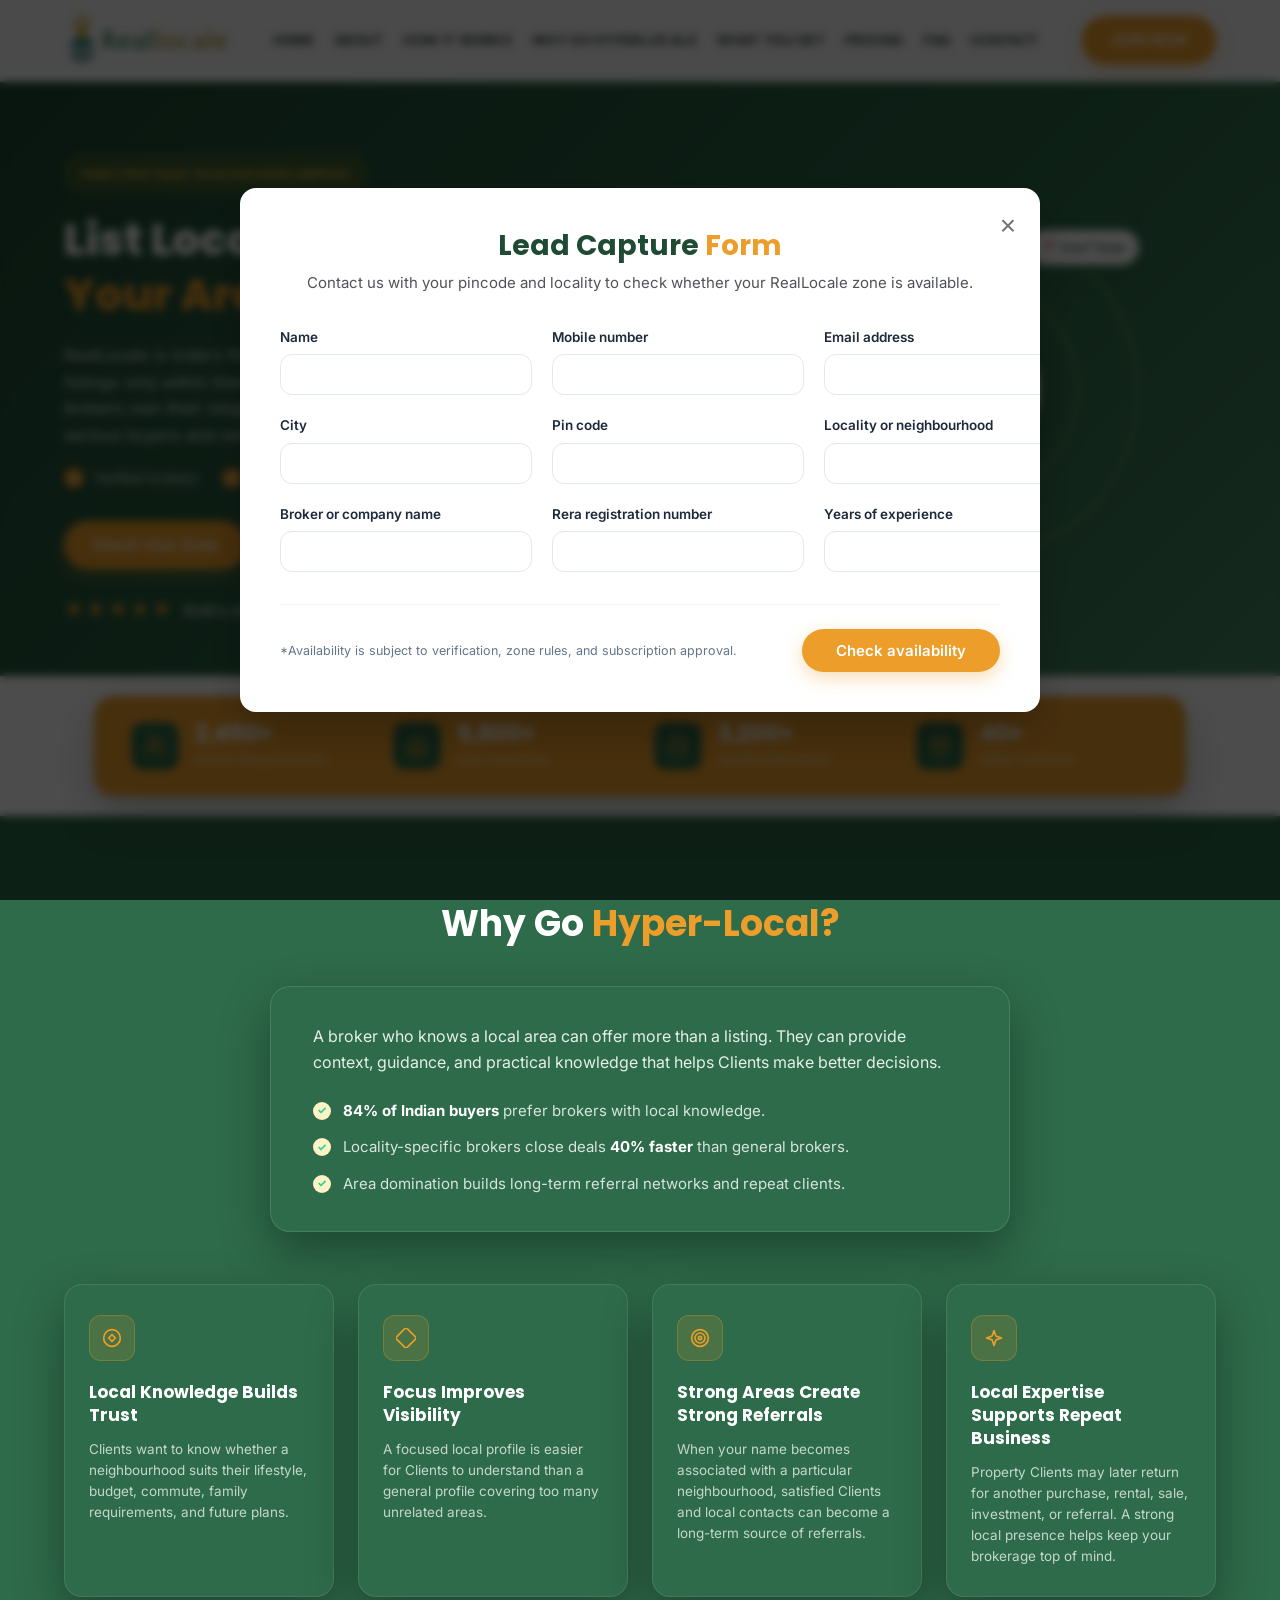
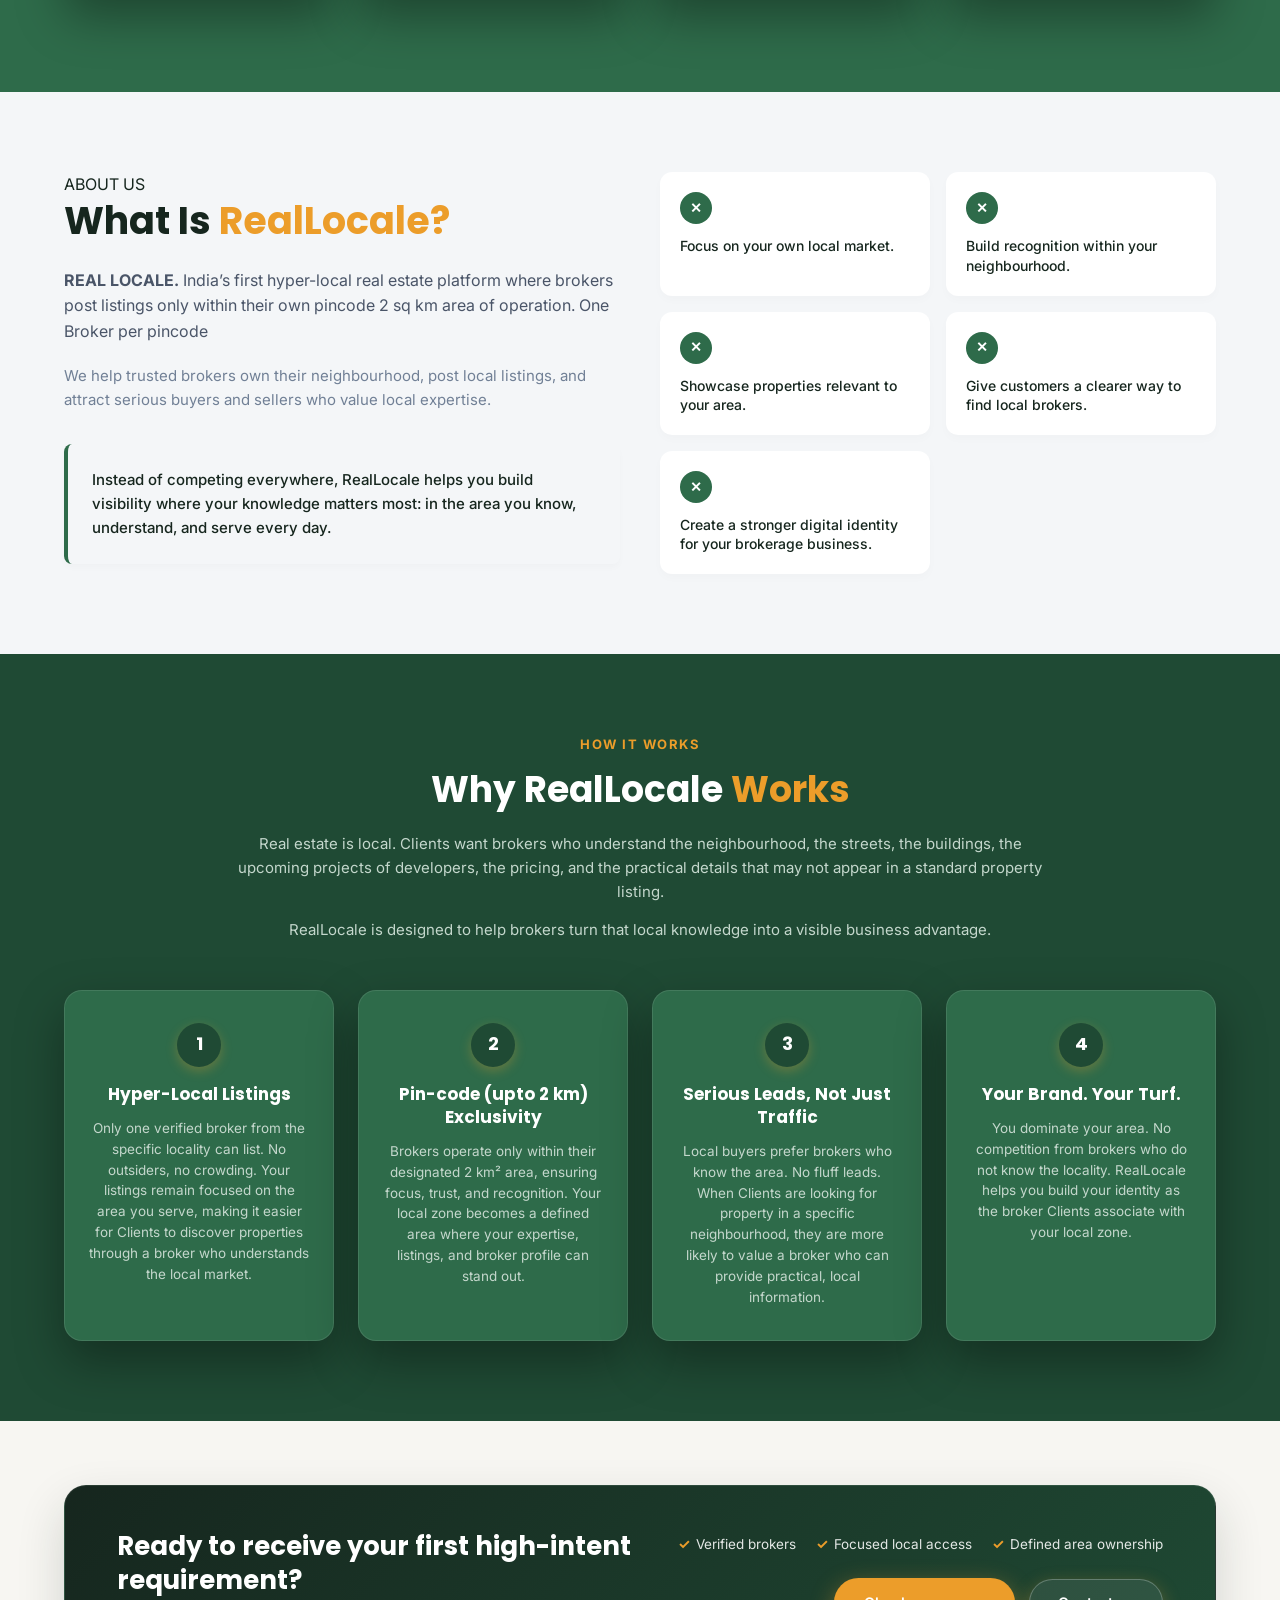
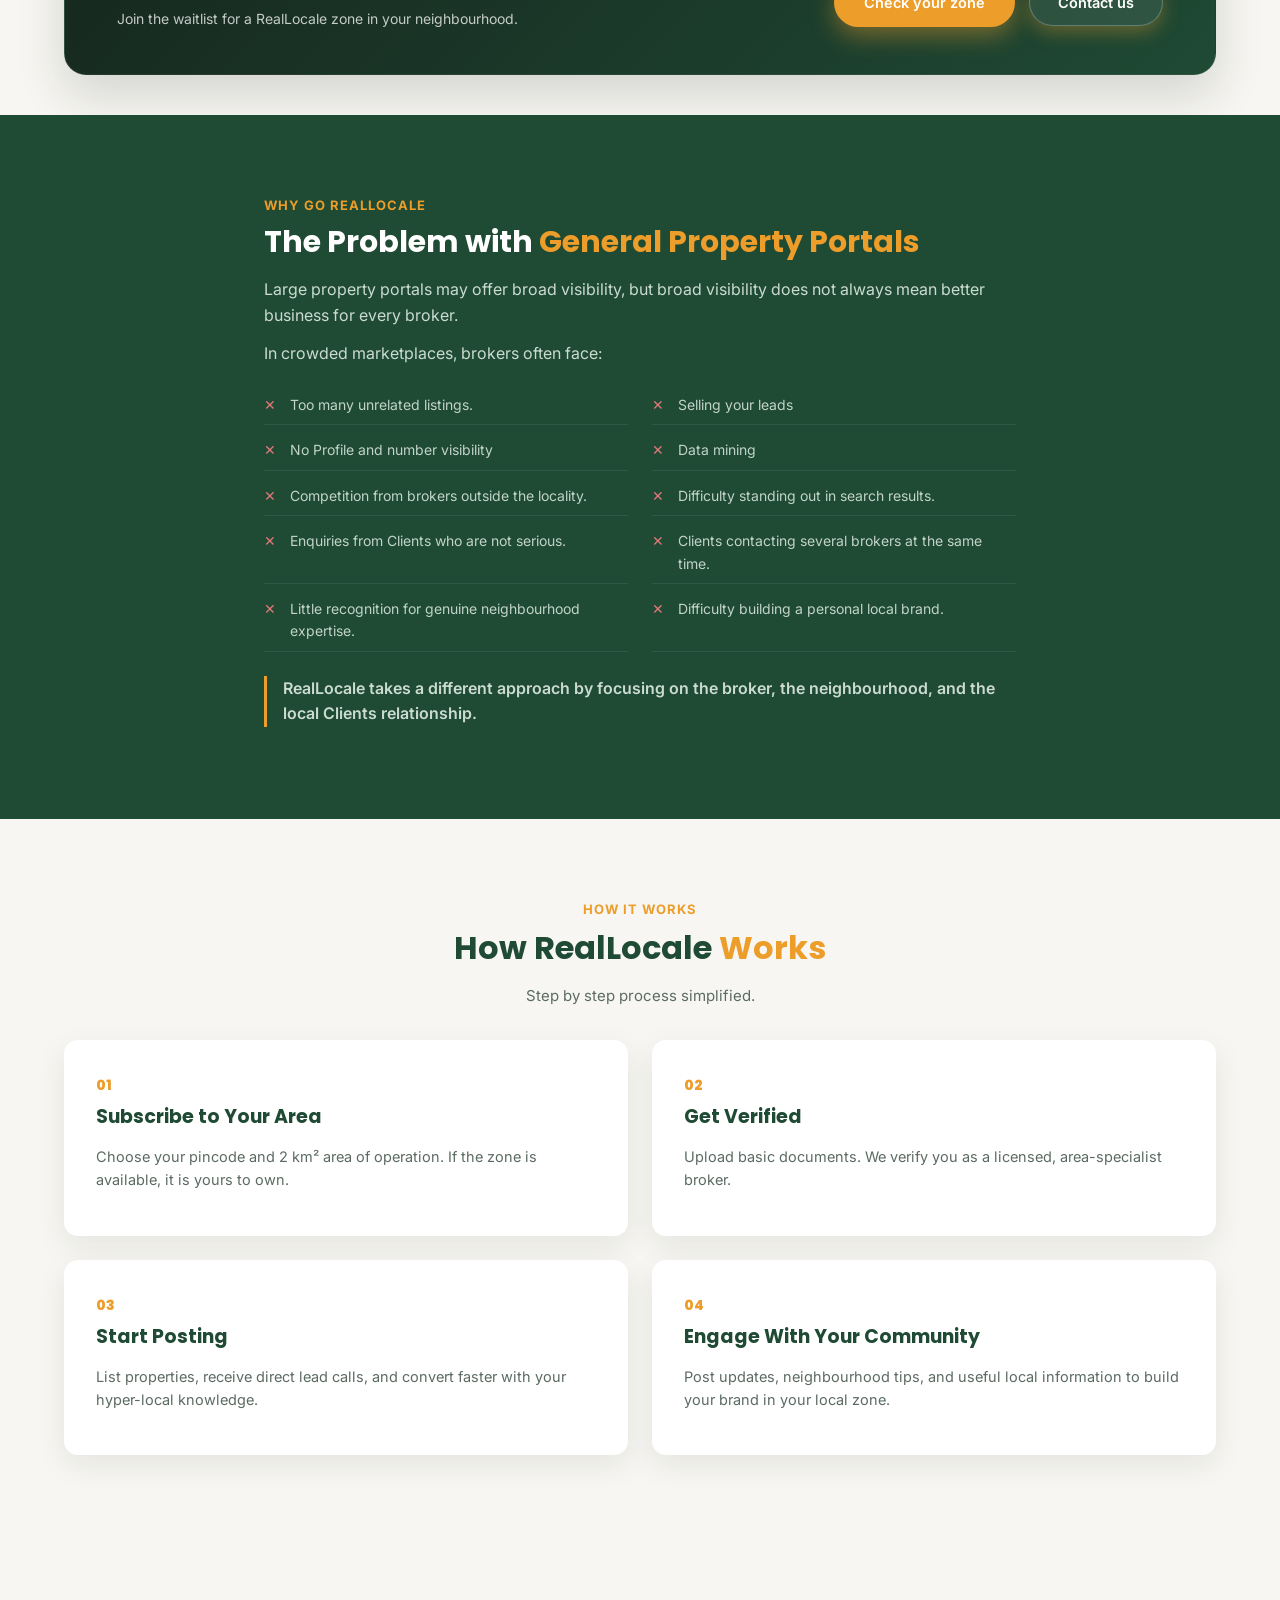
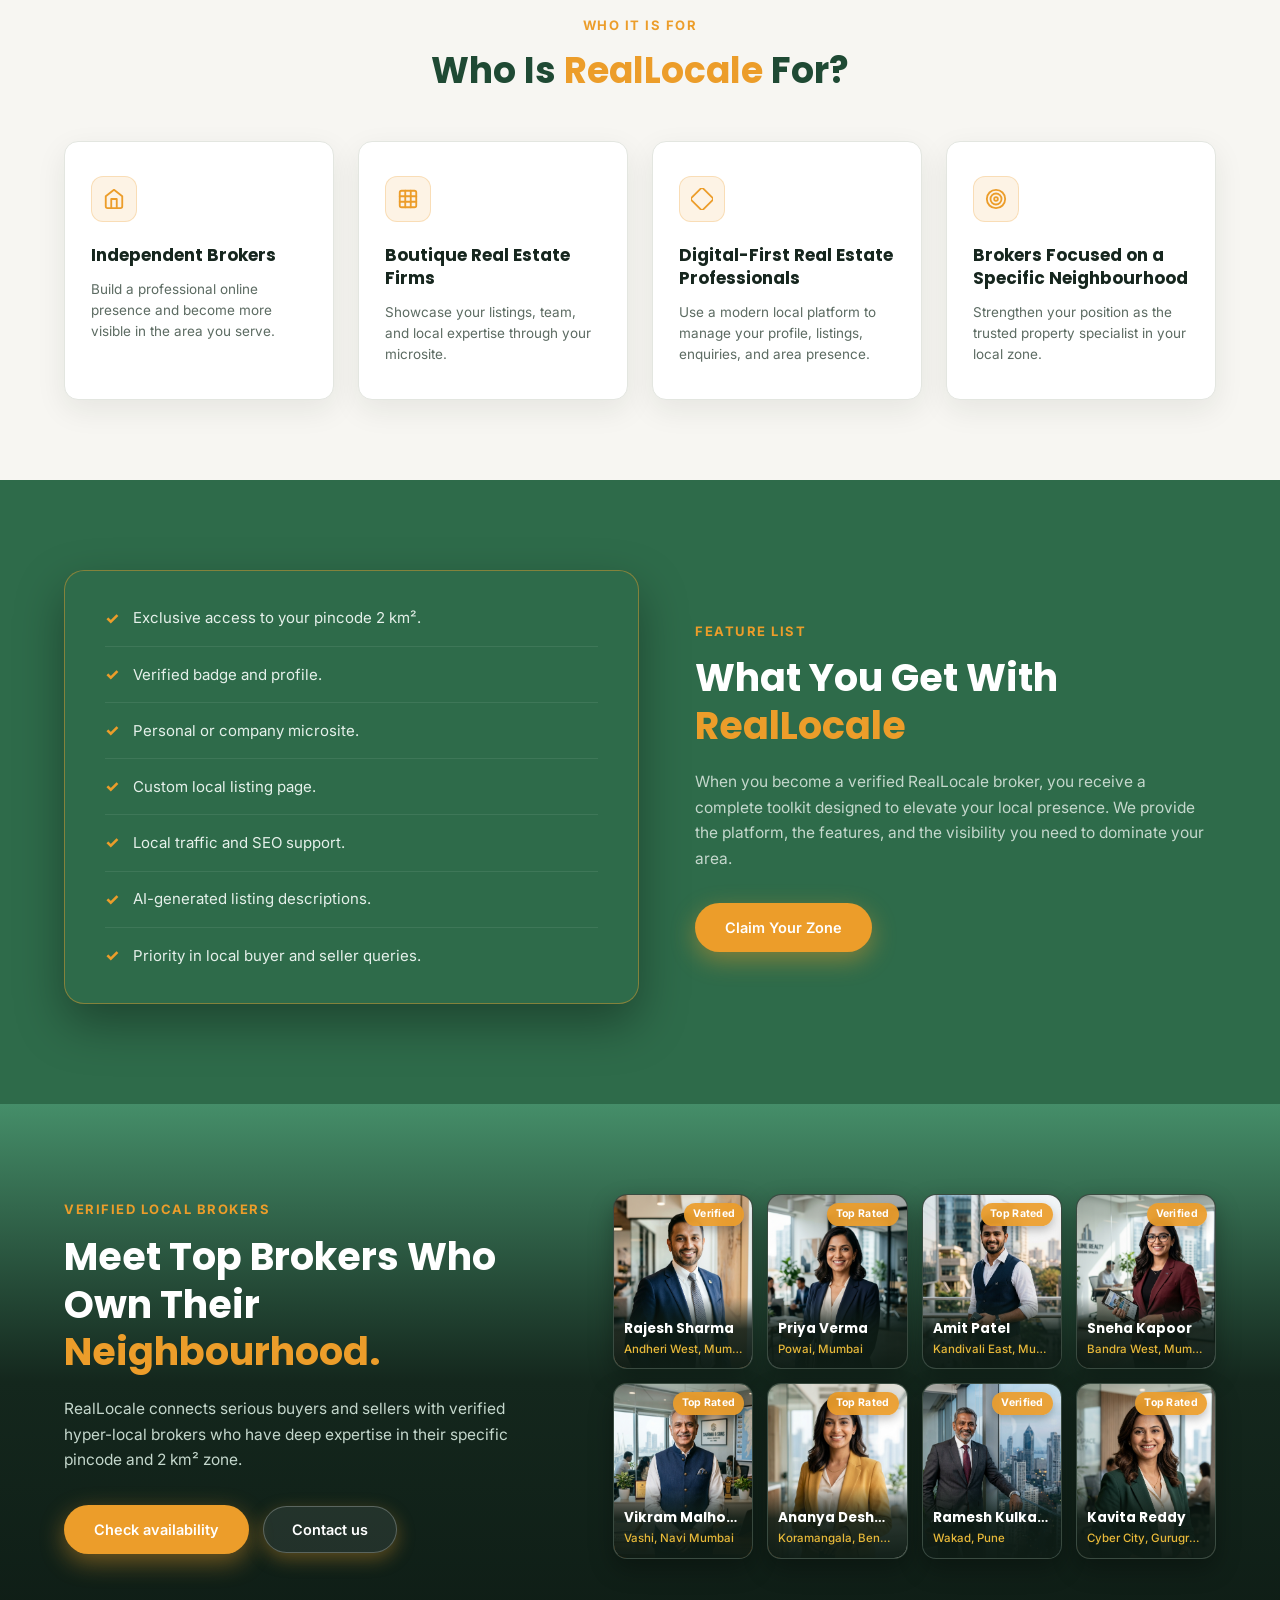
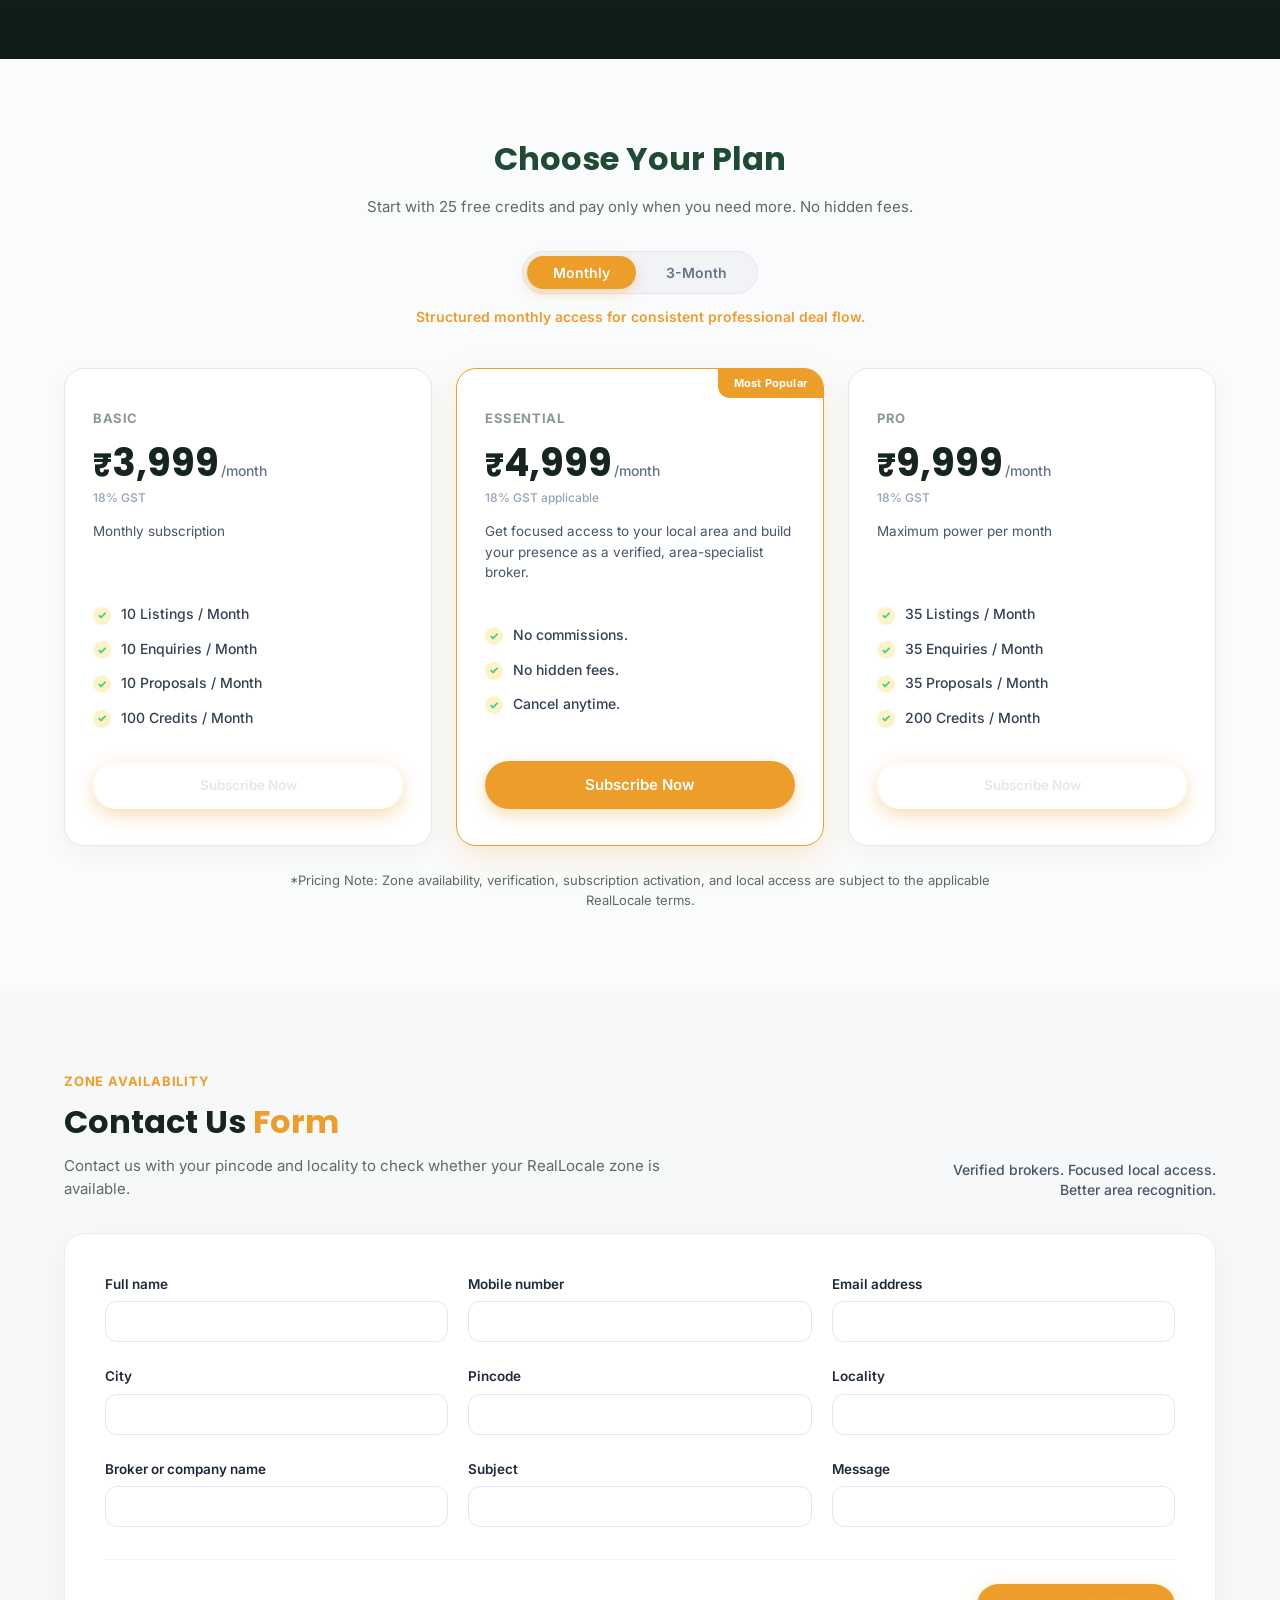
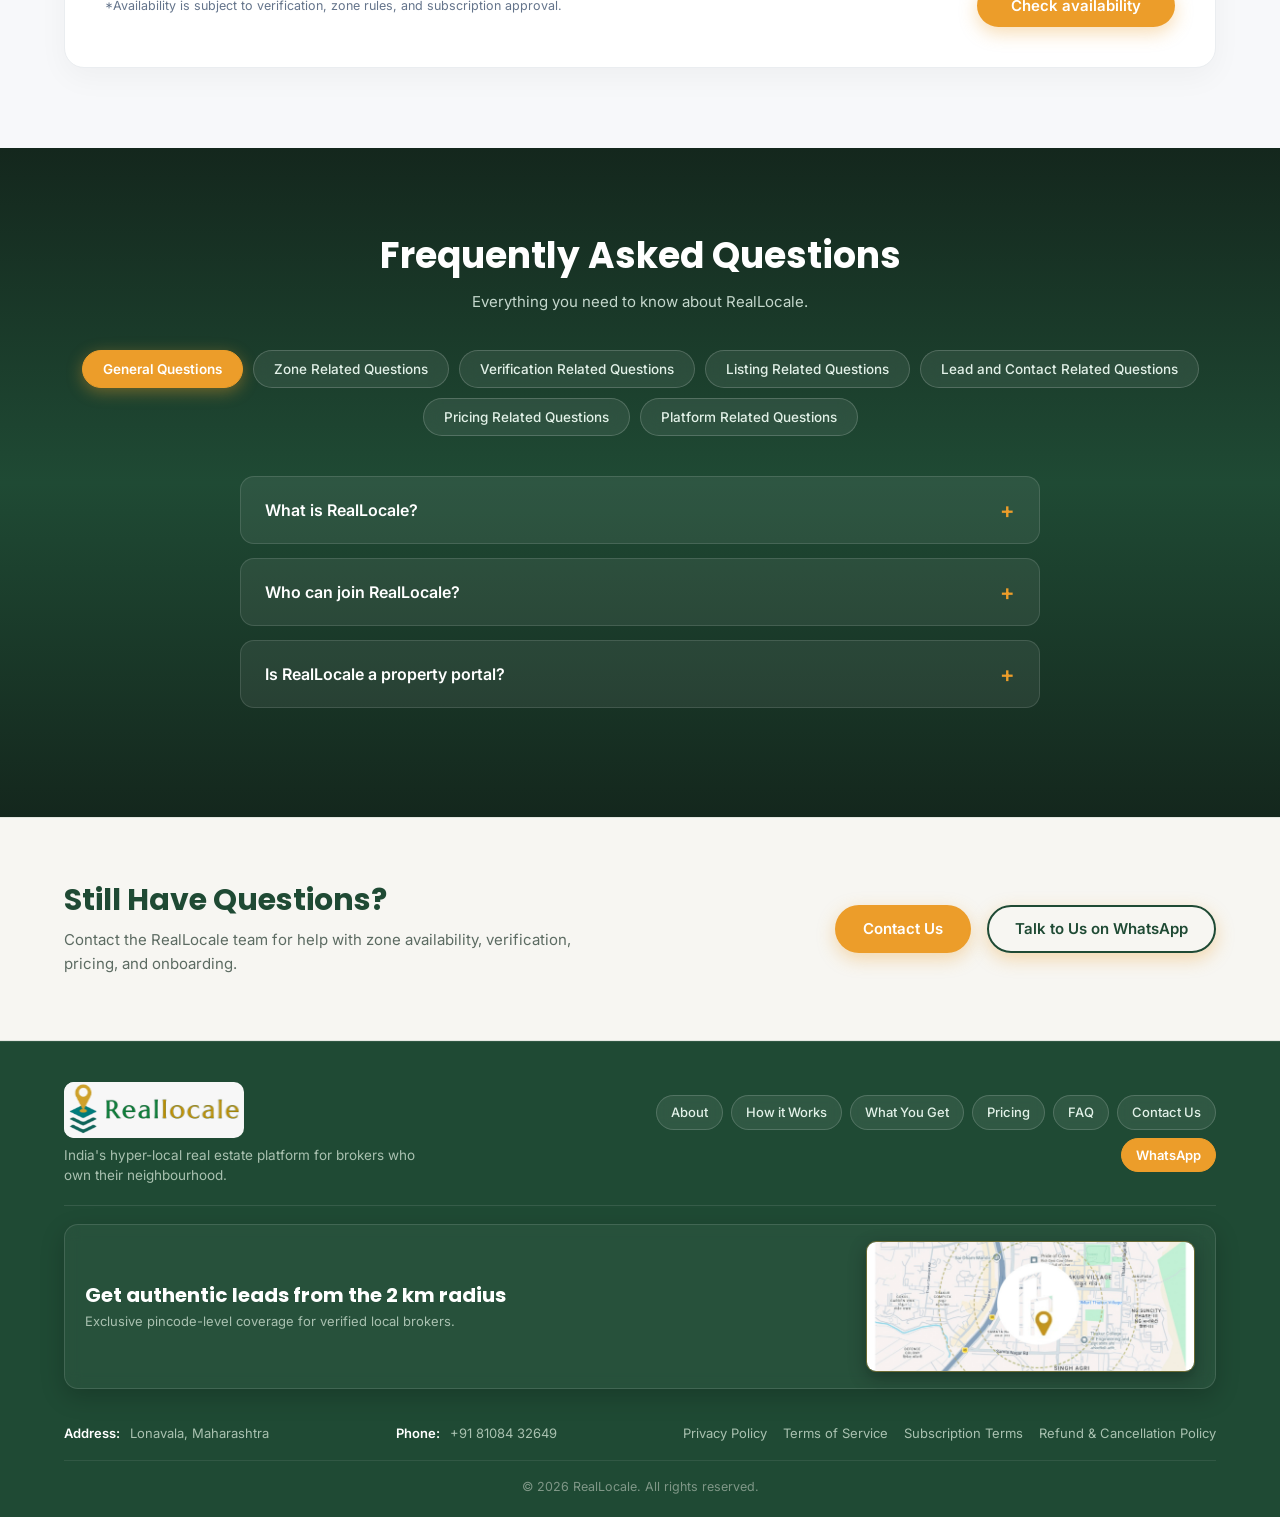
==== index.html @ e0f41b7f "text right popap code" ====
<!DOCTYPE html>
<html lang="en">

<head>
  <meta charset="UTF-8" />
  <meta name="viewport" content="width=device-width, initial-scale=1.0" />
  <title>RealLocale — List Local. Sell Fast. Own Your Area.</title>
  <meta name="description"
    content="RealLocale is India's first hyper-local real estate platform where brokers post listings only within their own pincode 2 sq km area of operation." />
  <link rel="icon" href="assets/favicon-icon.png" />
  <link rel="preconnect" href="https://fonts.googleapis.com">
  <link rel="preconnect" href="https://fonts.gstatic.com" crossorigin>
  <link
    href="https://fonts.googleapis.com/css2?family=Poppins:wght@500;600;700;800&family=Inter:wght@400;500;600;700&display=swap"
    rel="stylesheet">
  <link rel="stylesheet" href="css/style.css" />
</head>

<body>
  <!-- Header -->
  <header class="site-header" id="top">
    <div class="container header-inner">
      <a href="index.html" class="logo">
        <img src="assets/logo-mark.svg" alt="RealLocale" />
      </a>

      <nav class="main-nav" id="mainNav">
        <a href="index.html">Home</a>
        <a href="index.html#about">About</a>
        <a href="index.html#how-it-works">How it Works</a>
        <a href="index.html#why-hyperlocale">Why Go HyperLocale</a>
        <a href="index.html#what-you-get">What you get</a>
        <a href="index.html#pricing">Pricing</a>
        <a href="index.html#faq">FAQ</a>
        <a href="index.html#contact">Contact</a>
      </nav>

      <div class="header-actions">
        <a href="index.html#lead-form" class="btn btn-primary">Join Now</a>
        <button class="nav-toggle" id="navToggle" aria-label="Toggle menu">
          <span></span><span></span><span></span>
        </button>
      </div>
    </div>
  </header>
  <!-- Hero -->
  <section class="hero">
    <div class="container hero-inner">
      <div class="hero-copy">
        <span class="badge">India's first hyper-local real estate platform
        </span>
        <h1>List Local.Sell Fast. <span class="text-gold">Own Your Area.</span></h1>
        <p class="hero-lead">RealLocale is India's first hyper-local real estate platform where brokers post listings
          only within their own pincode 2 sq km area of operation. We help brokers own their neighbourhood, showcase
          local properties, and attract serious buyers and sellers who value genuine area expertise.</p>

        <ul class="hero-points">
          <li><span class="check">✓</span> Verified brokers</li>
          <li><span class="check">✓</span> Focused local access</li>
          <li><span class="check">✓</span> Better area recognition</li>
        </ul>

        <div class="hero-cta">
          <a href="#lead-form" class="btn btn-primary">Check Your Zone</a>
          <a href="#how-it-works" class="btn btn-outline-light">See the benefits</a>
        </div>
        <div class="rating">
          <span class="stars">★★★★★</span>
          <span>Build a stronger presence in the neighbourhood you know best</span>
        </div>
      </div>

      <div class="hero-visual">
        <div class="zone-card">
          <div class="zone-ring ring-1"></div>
          <div class="zone-ring ring-2"></div>
          <div class="zone-pin">
            <img src="assets/hero-home-logo.png" alt="RealLocale zone" />
          </div>
          <div class="float-card fc-1">📍 2 km² Zone</div>
          <div class="float-card fc-2">✓ 1 Broker / Pincode</div>
        </div>
      </div>
    </div>
  </section>
  <!-- wrap-custom-stats-wrap  -->
  <section class="wrap-custom-stats-wrap">
    <div class="container custom-stats-container">
      <div class="custom-stats-inner">
        <div class="stat-item">
          <div class="stat-icon-wrap">
            <svg xmlns="http://www.w3.org/2000/svg" width="22" height="22" viewBox="0 0 24 24" fill="none"
              stroke="currentColor" stroke-width="2" stroke-linecap="round" stroke-linejoin="round">
              <path d="M16 21v-2a4 4 0 0 0-4-4H6a4 4 0 0 0-4 4v2"></path>
              <circle cx="9" cy="7" r="4"></circle>
              <path d="M22 21v-2a4 4 0 0 0-3-3.87"></path>
              <path d="M16 3.13a4 4 0 0 1 0 7.75"></path>
            </svg>
          </div>
          <div class="stat-content">
            <h4>2,450+</h4>
            <p>Active Requirements</p>
          </div>
        </div>
        <div class="stat-item">
          <div class="stat-icon-wrap">
            <svg xmlns="http://www.w3.org/2000/svg" width="22" height="22" viewBox="0 0 24 24" fill="none"
              stroke="currentColor" stroke-width="2" stroke-linecap="round" stroke-linejoin="round">
              <path d="m3 9 9-7 9 7v11a2 2 0 0 1-2 2H5a2 2 0 0 1-2-2z"></path>
              <polyline points="9 22 9 12 15 12 15 22"></polyline>
            </svg>
          </div>
          <div class="stat-content">
            <h4>5,800+</h4>
            <p>Live Inventory</p>
          </div>
        </div>
        <div class="stat-item">
          <div class="stat-icon-wrap">
            <svg xmlns="http://www.w3.org/2000/svg" width="22" height="22" viewBox="0 0 24 24" fill="none"
              stroke="currentColor" stroke-width="2" stroke-linecap="round" stroke-linejoin="round">
              <path d="M22 11.08V12a10 10 0 1 1-5.93-9.14"></path>
              <polyline points="22 4 12 14.01 9 11.01"></polyline>
            </svg>
          </div>
          <div class="stat-content">
            <h4>3,200+</h4>
            <p>Verified Members</p>
          </div>
        </div>
        <div class="stat-item">
          <div class="stat-icon-wrap">
            <svg xmlns="http://www.w3.org/2000/svg" width="22" height="22" viewBox="0 0 24 24" fill="none"
              stroke="currentColor" stroke-width="2" stroke-linecap="round" stroke-linejoin="round">
              <path d="M21 10c0 7-9 13-9 13s-9-6-9-13a9 9 0 0 1 18 0z"></path>
              <circle cx="12" cy="10" r="3"></circle>
            </svg>
          </div>
          <div class="stat-content">
            <h4>40+</h4>
            <p>Cities Covered</p>
          </div>
        </div>
      </div>
    </div>
  </section>
  <!-- Why Hyperlocal -->
  <section class="hyperlocal-why" id="why-hyperlocale">
    <div class="container">
      <h2 class="section-title center">Why Go <span class="text-gold">Hyper-Local?</span></h2>

      <div class="hyperlocal-hero-card">
        <p class="hyperlocal-lead">A broker who knows a local area can offer more than a listing. They can provide
          context, guidance, and practical knowledge that helps Clients make better decisions.</p>
        <ul class="hyperlocal-bullet-list">
          <li><span class="check-icon">✓</span> <span><strong>84% of Indian buyers</strong> prefer brokers with local
              knowledge.</span></li>
          <li><span class="check-icon">✓</span> <span>Locality-specific brokers close deals <strong>40% faster</strong>
              than general brokers.</span></li>
          <li><span class="check-icon">✓</span> <span>Area domination builds long-term referral networks and repeat
              clients.</span></li>
        </ul>
      </div>

      <div class="reason-grid">
        <div class="reason-card">
          <div class="reason-icon-wrap">
            <svg xmlns="http://www.w3.org/2000/svg" width="20" height="20" viewBox="0 0 24 24" fill="none"
              stroke="currentColor" stroke-width="2" stroke-linecap="round" stroke-linejoin="round">
              <circle cx="12" cy="12" r="10"></circle>
              <polygon points="12 8 8 12 12 16 16 12 12 8"></polygon>
            </svg>
          </div>
          <h3>Local Knowledge Builds Trust</h3>
          <p>Clients want to know whether a neighbourhood suits their lifestyle, budget, commute, family requirements,
            and future plans.</p>
        </div>

        <div class="reason-card">
          <div class="reason-icon-wrap">
            <svg xmlns="http://www.w3.org/2000/svg" width="20" height="20" viewBox="0 0 24 24" fill="none"
              stroke="currentColor" stroke-width="2" stroke-linecap="round" stroke-linejoin="round">
              <rect x="3" y="3" width="18" height="18" rx="2" ry="2" transform="rotate(45 12 12)"></rect>
            </svg>
          </div>
          <h3>Focus Improves Visibility</h3>
          <p>A focused local profile is easier for Clients to understand than a general profile covering too many
            unrelated areas.</p>
        </div>

        <div class="reason-card">
          <div class="reason-icon-wrap">
            <svg xmlns="http://www.w3.org/2000/svg" width="20" height="20" viewBox="0 0 24 24" fill="none"
              stroke="currentColor" stroke-width="2" stroke-linecap="round" stroke-linejoin="round">
              <circle cx="12" cy="12" r="10"></circle>
              <circle cx="12" cy="12" r="6"></circle>
              <circle cx="12" cy="12" r="2"></circle>
            </svg>
          </div>
          <h3>Strong Areas Create Strong Referrals</h3>
          <p>When your name becomes associated with a particular neighbourhood, satisfied Clients and local contacts can
            become a long-term source of referrals.</p>
        </div>

        <div class="reason-card">
          <div class="reason-icon-wrap">
            <svg xmlns="http://www.w3.org/2000/svg" width="20" height="20" viewBox="0 0 24 24" fill="none"
              stroke="currentColor" stroke-width="2" stroke-linecap="round" stroke-linejoin="round">
              <path
                d="m12 3-1.9 5.8a2 2 0 0 1-1.3 1.3L3 12l5.8 1.9a2 2 0 0 1 1.3 1.3L12 21l1.9-5.8a2 2 0 0 1 1.3-1.3L21 12l-5.8-1.9a2 2 0 0 1-1.3-1.3Z">
              </path>
            </svg>
          </div>
          <h3>Local Expertise Supports Repeat Business</h3>
          <p>Property Clients may later return for another purchase, rental, sale, investment, or referral. A strong
            local presence helps keep your brokerage top of mind.</p>
        </div>
      </div>
    </div>
  </section>
  <!-- About -->
  <section class="problem-redesign" id="about">
    <div class="container problem-redesign-inner">
      <div class="problem-redesign-copy">
        <span class="eyebrow">ABOUT US</span>
        <h2>What Is <span class="text-gold">RealLocale?</span></h2>
        <p><strong>REAL LOCALE.</strong> India’s first hyper-local real estate platform where brokers post listings only
          within their own pincode 2 sq km area of operation. One Broker per pincode</p>
        <p class="sub-text">We help trusted brokers own their neighbourhood, post local listings, and attract serious
          buyers and sellers who value local expertise.</p>

        <div class="problem-callout">
          <p>Instead of competing everywhere, RealLocale helps you build visibility where your knowledge matters most:
            in the area you know, understand, and serve every day.</p>
        </div>
      </div>

      <div class="problem-cards-grid">
        <div class="problem-card">
          <div class="problem-icon"></div>
          <p>Focus on your own local market.</p>
        </div>
        <div class="problem-card">
          <div class="problem-icon"></div>
          <p>Build recognition within your neighbourhood.</p>
        </div>
        <div class="problem-card">
          <div class="problem-icon"></div>
          <p>Showcase properties relevant to your area.</p>
        </div>
        <div class="problem-card">
          <div class="problem-icon"></div>
          <p>Give customers a clearer way to find local brokers.</p>
        </div>
        <div class="problem-card">
          <div class="problem-icon"></div>
          <p>Create a stronger digital identity for your brokerage business.</p>
        </div>
      </div>
    </div>
  </section>
  <!-- How it works steps -->
  <section class="how-it-works" id="how-it-works">
    <div class="container">
      <span class="eyebrow center">HOW IT WORKS</span>
      <h2 class="section-title center">Why RealLocale <span class="text-gold">Works</span></h2>
      <p class="section-sub center">Real estate is local. Clients want brokers who understand the neighbourhood, the
        streets, the buildings, the upcoming projects of developers, the pricing, and the practical details that may not
        appear in a standard property listing.</p>
      <p class="section-sub center">RealLocale is designed to help brokers turn that local knowledge into a visible
        business advantage.</p>

      <div class="steps-grid">
        <div class="step-card">
          <div class="step-num">1</div>
          <h3>Hyper-Local Listings</h3>
          <p>Only one verified broker from the specific locality can list. No outsiders, no crowding. Your listings
            remain focused on the area you serve, making it easier for Clients to discover properties through a broker
            who understands the local market.</p>
        </div>
        <div class="step-card">
          <div class="step-num">2</div>
          <h3>Pin-code (upto 2 km) Exclusivity</h3>
          <p>Brokers operate only within their designated 2 km² area, ensuring focus, trust, and recognition. Your local
            zone becomes a defined area where your expertise, listings, and broker profile can stand out.</p>
        </div>
        <div class="step-card">
          <div class="step-num">3</div>
          <h3>Serious Leads, Not Just Traffic</h3>
          <p>Local buyers prefer brokers who know the area. No fluff leads. When Clients are looking for property in a
            specific neighbourhood, they are more likely to value a broker who can provide practical, local information.
          </p>
        </div>
        <div class="step-card">
          <div class="step-num">4</div>
          <h3>Your Brand. Your Turf.</h3>
          <p>You dominate your area. No competition from brokers who do not know the locality. RealLocale helps you
            build your identity as the broker Clients associate with your local zone.</p>
        </div>
      </div>
    </div>
  </section>
  <!-- Dark Content CTA Banner -->
  <section class="section-dark-content_sec">
    <div class="container">
      <div class="dark-content-banner">
        <div class="dark-content-left">
          <h2>Ready to receive your first high-intent requirement?</h2>
          <p>Join the waitlist for a RealLocale zone in your neighbourhood.</p>
        </div>
        <div class="dark-content-right">
          <ul class="dark-content-features">
            <li><span class="gold-check">✓</span> Verified brokers</li>
            <li><span class="gold-check">✓</span> Focused local access</li>
            <li><span class="gold-check">✓</span> Defined area ownership</li>
          </ul>
          <div class="dark-content-cta">
            <a href="#lead-form" class="btn btn-gold-glow">Check your zone</a>
            <a href="#contact" class="btn btn-outline-white">Contact us</a>
          </div>
        </div>
      </div>
    </div>
  </section>
  <section class="problem">
    <div class="container problem-inner">
      <div class="problem-copy">
        <span class="eyebrow text-white">Why Go RealLocale</span>
        <h2>The Problem with <span class="text-gold">General Property Portals</span></h2>
        <p>Large property portals may offer broad visibility, but broad visibility does not always mean better business
          for every broker.</p>
        <p>In crowded marketplaces, brokers often face:</p>
        <ul class="cross-list">
          <li>Too many unrelated listings.</li>
          <li>Selling your leads</li>
          <li>No Profile and number visibility</li>
          <li>Data mining</li>
          <li>Competition from brokers outside the locality.</li>
          <li>Difficulty standing out in search results.</li>
          <li>Enquiries from Clients who are not serious.</li>
          <li>Clients contacting several brokers at the same time.</li>
          <li>Little recognition for genuine neighbourhood expertise.</li>
          <li>Difficulty building a personal local brand.</li>
        </ul>
        <p class="callout">RealLocale takes a different approach by focusing on the broker, the neighbourhood, and the
          local Clients relationship.</p>
      </div>
    </div>
  </section>
  <section class="benefits">
    <div class="container">
      <span class="eyebrow center">How it Works</span>
      <h2 class="section-title center">How RealLocale <span class="text-gold">Works</span></h2>
      <p class="section-sub center">Step by step process simplified.</p>

      <div class="benefits-grid">
        <div class="benefit-card">
          <span class="benefit-num">01</span>
          <h3>Subscribe to Your Area</h3>
          <p>Choose your pincode and 2 km² area of operation. If the zone is available, it is yours to own.</p>
        </div>
        <div class="benefit-card">
          <span class="benefit-num">02</span>
          <h3>Get Verified</h3>
          <p>Upload basic documents. We verify you as a licensed, area-specialist broker.</p>
        </div>
        <div class="benefit-card">
          <span class="benefit-num">03</span>
          <h3>Start Posting</h3>
          <p>List properties, receive direct lead calls, and convert faster with your hyper-local knowledge.</p>
        </div>
        <div class="benefit-card">
          <span class="benefit-num">04</span>
          <h3>Engage With Your Community</h3>
          <p>Post updates, neighbourhood tips, and useful local information to build your brand in your local zone.</p>
        </div>
      </div>
    </div>
  </section>
  <!-- Who it's for -->
  <section class="who-for">
    <div class="container">
      <span class="eyebrow center">WHO IT IS FOR</span>
      <h2 class="section-title center">Who Is <span class="text-gold">RealLocale</span> For?</h2>

      <div class="who-grid">
        <div class="who-card">
          <div class="who-icon">
            <svg xmlns="http://www.w3.org/2000/svg" width="22" height="22" viewBox="0 0 24 24" fill="none"
              stroke="currentColor" stroke-width="2" stroke-linecap="round" stroke-linejoin="round">
              <path d="m3 9 9-7 9 7v11a2 2 0 0 1-2 2H5a2 2 0 0 1-2-2z"></path>
              <polyline points="9 22 9 12 15 12 15 22"></polyline>
            </svg>
          </div>
          <h3>Independent Brokers</h3>
          <p>Build a professional online presence and become more visible in the area you serve.</p>
        </div>
        <div class="who-card">
          <div class="who-icon">
            <svg xmlns="http://www.w3.org/2000/svg" width="22" height="22" viewBox="0 0 24 24" fill="none"
              stroke="currentColor" stroke-width="2" stroke-linecap="round" stroke-linejoin="round">
              <rect x="3" y="3" width="18" height="18" rx="2"></rect>
              <line x1="3" y1="9" x2="21" y2="9"></line>
              <line x1="3" y1="15" x2="21" y2="15"></line>
              <line x1="9" y1="3" x2="9" y2="21"></line>
              <line x1="15" y1="3" x2="15" y2="21"></line>
            </svg>
          </div>
          <h3>Boutique Real Estate Firms</h3>
          <p>Showcase your listings, team, and local expertise through your microsite.</p>
        </div>
        <div class="who-card">
          <div class="who-icon">
            <svg xmlns="http://www.w3.org/2000/svg" width="22" height="22" viewBox="0 0 24 24" fill="none"
              stroke="currentColor" stroke-width="2" stroke-linecap="round" stroke-linejoin="round">
              <rect x="3" y="3" width="18" height="18" rx="2" ry="2" transform="rotate(45 12 12)"></rect>
            </svg>
          </div>
          <h3>Digital-First Real Estate Professionals</h3>
          <p>Use a modern local platform to manage your profile, listings, enquiries, and area presence.</p>
        </div>
        <div class="who-card">
          <div class="who-icon">
            <svg xmlns="http://www.w3.org/2000/svg" width="22" height="22" viewBox="0 0 24 24" fill="none"
              stroke="currentColor" stroke-width="2" stroke-linecap="round" stroke-linejoin="round">
              <circle cx="12" cy="12" r="10"></circle>
              <circle cx="12" cy="12" r="6"></circle>
              <circle cx="12" cy="12" r="2"></circle>
            </svg>
          </div>
          <h3>Brokers Focused on a Specific Neighbourhood</h3>
          <p>Strengthen your position as the trusted property specialist in your local zone.</p>
        </div>
      </div>
    </div>
  </section>
  <!-- What You Get Section -->
  <section class="features" id="what-you-get">
    <div class="container features-container-inner">
      <!-- Left Column: Feature List Card -->
      <div class="features-list-card">
        <ul class="features-bullet-list">
          <li><span class="gold-check">✓</span> <span>Exclusive access to your pincode 2 km².</span></li>
          <li><span class="gold-check">✓</span> <span>Verified badge and profile.</span></li>
          <li><span class="gold-check">✓</span> <span>Personal or company microsite.</span></li>
          <li><span class="gold-check">✓</span> <span>Custom local listing page.</span></li>
          <li><span class="gold-check">✓</span> <span>Local traffic and SEO support.</span></li>
          <li><span class="gold-check">✓</span> <span>AI-generated listing descriptions.</span></li>
          <li><span class="gold-check">✓</span> <span>Priority in local buyer and seller queries.</span></li>
        </ul>
      </div>

      <!-- Right Column: Heading & Content -->
      <div class="features-copy">
        <span class="eyebrow">FEATURE LIST</span>
        <h2 class="section-title">What You Get With <span class="text-gold">RealLocale</span></h2>
        <p class="features-lead">When you become a verified RealLocale broker, you receive a complete toolkit designed
          to elevate your local presence. We provide the platform, the features, and the visibility you need to dominate
          your area.</p>
        <a href="#lead-form" class="btn btn-gold-glow">Claim Your Zone</a>
      </div>

    </div>
  </section>
  <!-- Local Advantage Gallery Section -->
  <section class="galary_img">
    <div class="container gallery-container-inner">
      <div class="gallery-copy">
        <span class="eyebrow">VERIFIED LOCAL BROKERS</span>
        <h2 class="section-title">Meet Top Brokers Who Own Their <span class="text-gold">Neighbourhood.</span></h2>
        <p class="gallery-lead">RealLocale connects serious buyers and sellers with verified hyper-local brokers who
          have deep expertise in their specific pincode and 2 km² zone.</p>
        <div class="gallery-cta">
          <a href="#lead-form" class="btn btn-gold-glow">Check availability</a>
          <a href="#contact" class="btn btn-outline-white">Contact us</a>
        </div>
      </div>

      <!-- Right 8-Broker Grid -->
      <div class="gallery-grid">
        <div class="gallery-card">
          <img src="assets/broker-1.jpg" alt="Rajesh Sharma" />
          <span class="gallery-badge">Verified</span>
          <div class="gallery-info">
            <h4 class="gallery-name">Rajesh Sharma</h4>
            <p class="gallery-location">Andheri West, Mumbai</p>
          </div>
        </div>
        <div class="gallery-card">
          <img src="assets/broker-2.jpg" alt="Priya Verma" />
          <span class="gallery-badge">Top Rated</span>
          <div class="gallery-info">
            <h4 class="gallery-name">Priya Verma</h4>
            <p class="gallery-location"> Powai, Mumbai</p>
          </div>
        </div>
        <div class="gallery-card">
          <img src="assets/broker-3.jpg" alt="Amit Patel" />
          <span class="gallery-badge">Top Rated</span>
          <div class="gallery-info">
            <h4 class="gallery-name">Amit Patel</h4>
            <p class="gallery-location"> Kandivali East, Mumbai</p>
          </div>
        </div>
        <div class="gallery-card">
          <img src="assets/broker-4.jpg" alt="Sneha Kapoor" />
          <span class="gallery-badge"> Verified</span>
          <div class="gallery-info">
            <h4 class="gallery-name">Sneha Kapoor</h4>
            <p class="gallery-location"> Bandra West, Mumbai</p>
          </div>
        </div>
        <div class="gallery-card">
          <img src="assets/broker-5.jpg" alt="Vikram Malhotra" />
          <span class="gallery-badge">Top Rated</span>
          <div class="gallery-info">
            <h4 class="gallery-name">Vikram Malhotra</h4>
            <p class="gallery-location"> Vashi, Navi Mumbai</p>
          </div>
        </div>
        <div class="gallery-card">
          <img src="assets/broker-6.jpg" alt="Ananya Deshmukh" />
          <span class="gallery-badge">Top Rated</span>
          <div class="gallery-info">
            <h4 class="gallery-name">Ananya Deshmukh</h4>
            <p class="gallery-location"> Koramangala, Bengaluru</p>
          </div>
        </div>
        <div class="gallery-card">
          <img src="assets/broker-7.jpg" alt="Ramesh Kulkarni" />
          <span class="gallery-badge">Verified</span>
          <div class="gallery-info">
            <h4 class="gallery-name">Ramesh Kulkarni</h4>
            <p class="gallery-location"> Wakad, Pune</p>
          </div>
        </div>
        <div class="gallery-card">
          <img src="assets/broker-8.jpg" alt="Kavita Reddy" />
          <span class="gallery-badge">Top Rated</span>
          <div class="gallery-info">
            <h4 class="gallery-name">Kavita Reddy</h4>
            <p class="gallery-location"> Cyber City, Gurugram</p>
          </div>
        </div>
      </div>

    </div>
  </section>
  <!-- Pricing -->
  <section class="pricing" id="pricing">
    <div class="container">
      <h2 class="section-title center">Choose Your Plan</h2>
      <p class="section-sub center">Start with 25 free credits and pay only when you need more. No hidden fees.</p>

      <!-- Billing Cycle Toggle Switcher -->
      <div class="pricing-toggle-wrap">
        <div class="pricing-toggle-pill" id="pricingToggle">
          <button class="pricing-toggle-btn active" data-cycle="monthly">Monthly</button>
          <button class="pricing-toggle-btn" data-cycle="quarterly">3-Month</button>
        </div>
      </div>
      <p class="pricing-toggle-subnote center">Structured monthly access for consistent professional deal flow.</p>

      <!-- Pricing Cards Grid -->
      <div class="pricing-grid-wrap monthly-active" id="pricingGrid">

        <!-- Card 1: BASIC -->
        <div class="pricing-plan-card">
          <div class="plan-header">
            <span class="plan-name">BASIC</span>
          </div>
          <!-- Price Monthly -->
          <div class="plan-price-block cycle-monthly">
            <div class="price-main">
              <span class="currency">₹</span><span class="amount">3,999</span><span class="period">/month</span>
            </div>
            <div class="price-gst">18% GST</div>
            <p class="plan-desc">Monthly subscription</p>
          </div>

          <!-- Price 3-Month -->
          <div class="plan-price-block cycle-quarterly">
            <div class="price-discount-row">
              <span class="strike-price">₹11,999</span>
              <span class="discount-badge">12.5% OFF</span>
            </div>
            <div class="price-main">
              <span class="currency">₹</span><span class="amount">10,499</span><span class="period">/3 months</span>
            </div>
            <div class="price-gst">18% GST</div>
            <p class="plan-desc">3 Month subscription</p>
          </div>

          <!-- Features List Monthly -->
          <ul class="plan-features cycle-monthly">
            <li><span class="check-icon">✓</span> 10 Listings / Month</li>
            <li><span class="check-icon">✓</span> 10 Enquiries / Month</li>
            <li><span class="check-icon">✓</span> 10 Proposals / Month</li>
            <li><span class="check-icon">✓</span> 100 Credits / Month</li>
          </ul>

          <!-- Features List 3-Month -->
          <ul class="plan-features cycle-quarterly">
            <li><span class="check-icon">✓</span> 10 Listings / Month</li>
            <li><span class="check-icon">✓</span> 10 Enquiries / Month</li>
            <li><span class="check-icon">✓</span> 10 Proposals / Month</li>
            <li><span class="check-icon">✓</span> 300 Credits (Upfront)</li>
          </ul>

          <div class="plan-cta">
            <a href="#lead-form" class="btn plan-btn plan-btn-secondary cycle-monthly">Subscribe Now</a>
            <a href="#lead-form" class="btn plan-btn plan-btn-secondary cycle-quarterly">Subscribe Quarterly</a>
          </div>
        </div>

        <!-- Card 2: ESSENTIAL (Featured / Most Popular) -->
        <div class="pricing-plan-card featured">
          <div class="popular-ribbon">Most Popular</div>

          <div class="plan-header">
            <span class="plan-name">ESSENTIAL</span>
          </div>

          <!-- Price Monthly -->
          <div class="plan-price-block cycle-monthly">
            <div class="price-main">
              <span class="currency">₹</span><span class="amount">4,999</span><span class="period">/month</span>
            </div>
            <div class="price-gst">18% GST applicable</div>
            <p class="plan-desc">Get focused access to your local area and build your presence as a verified,
              area-specialist broker.</p>
          </div>

          <!-- Price 3-Month -->
          <div class="plan-price-block cycle-quarterly">
            <div class="price-discount-row">
              <span class="strike-price">₹18,022</span>
              <span class="discount-badge">14% OFF</span>
            </div>
            <div class="price-main">
              <span class="currency">₹</span><span class="amount">15,499</span><span class="period">/3 months</span>
            </div>
            <div class="price-gst">18% GST</div>
            <p class="plan-desc">Best value quarterly plan</p>
          </div>

          <!-- Features List Monthly -->
          <ul class="plan-features cycle-monthly">
            <li><span class="check-icon">✓</span> No commissions.</li>
            <li><span class="check-icon">✓</span> No hidden fees.</li>
            <li><span class="check-icon">✓</span> Cancel anytime.</li>
          </ul>

          <!-- Features List 3-Month -->
          <ul class="plan-features cycle-quarterly">
            <li><span class="check-icon">✓</span> 20 Listings / Month</li>
            <li><span class="check-icon">✓</span> 20 Enquiries / Month</li>
            <li><span class="check-icon">✓</span> 20 Proposals / Month</li>
            <li><span class="check-icon">✓</span> 450 Credits (Upfront)</li>
          </ul>

          <div class="plan-cta">
            <a href="#lead-form" class="btn plan-btn plan-btn-primary cycle-monthly">Subscribe Now</a>
            <a href="#lead-form" class="btn plan-btn plan-btn-primary cycle-quarterly">Subscribe Quarterly</a>
          </div>
        </div>

        <!-- Card 3: PRO -->
        <div class="pricing-plan-card">
          <div class="plan-header">
            <span class="plan-name">PRO</span>
          </div>

          <!-- Price Monthly -->
          <div class="plan-price-block cycle-monthly">
            <div class="price-main">
              <span class="currency">₹</span><span class="amount">9,999</span><span class="period">/month</span>
            </div>
            <div class="price-gst">18% GST</div>
            <p class="plan-desc">Maximum power per month</p>
          </div>

          <!-- Price 3-Month -->
          <div class="plan-price-block cycle-quarterly">
            <div class="price-discount-row">
              <span class="strike-price">₹30,064</span>
              <span class="discount-badge">23.5% OFF</span>
            </div>
            <div class="price-main">
              <span class="currency">₹</span><span class="amount">22,999</span><span class="period">/3 months</span>
            </div>
            <div class="price-gst">18% GST</div>
            <p class="plan-desc">Maximum power for 3 months</p>
          </div>

          <!-- Features List Monthly -->
          <ul class="plan-features cycle-monthly">
            <li><span class="check-icon">✓</span> 35 Listings / Month</li>
            <li><span class="check-icon">✓</span> 35 Enquiries / Month</li>
            <li><span class="check-icon">✓</span> 35 Proposals / Month</li>
            <li><span class="check-icon">✓</span> 200 Credits / Month</li>
          </ul>

          <!-- Features List 3-Month -->
          <ul class="plan-features cycle-quarterly">
            <li><span class="check-icon">✓</span> 35 Listings / Month</li>
            <li><span class="check-icon">✓</span> 35 Enquiries / Month</li>
            <li><span class="check-icon">✓</span> 35 Proposals / Month</li>
            <li><span class="check-icon">✓</span> 600 Credits (Upfront)</li>
          </ul>

          <div class="plan-cta">
            <a href="#lead-form" class="btn plan-btn plan-btn-secondary cycle-monthly">Subscribe Now</a>
            <a href="#lead-form" class="btn plan-btn plan-btn-secondary cycle-quarterly">Subscribe Quarterly</a>
          </div>
        </div>

      </div>

      <p class="section-sub center small">*Pricing Note: Zone availability, verification, subscription activation, and
        local access are subject to the applicable RealLocale terms.</p>
    </div>
  </section>
  <!-- Zone Availability / Contact Section -->
  <section class="contact-zone-sec" id="contact">
    <div class="container" id="lead-form">
      <!-- Section Header with Left Title and Right Tagline -->
      <div class="zone-sec-header">
        <div class="zone-sec-header-left">
          <span class="eyebrow">ZONE AVAILABILITY</span>
          <h2 class="zone-sec-title">Contact Us <span class="text-gold">Form</span></h2>
          <p class="zone-sec-sub">Contact us with your pincode and locality to check whether your RealLocale zone is
            available.</p>
        </div>
        <div class="zone-sec-header-right">
          <p class="zone-tagline">Verified brokers. Focused local access. Better area recognition.</p>
        </div>
      </div>

      <!-- Form Card -->
      <div class="zone-form-card">
        <form class="zone-form" id="contactForm">
          <div class="zone-form-grid">
            <div class="form-field">
              <label for="zf-name">Full name</label>
              <input type="text" id="zf-name" name="name" required />
            </div>
            <div class="form-field">
              <label for="zf-mobile">Mobile number</label>
              <input type="tel" id="zf-mobile" name="mobile" required />
            </div>
            <div class="form-field">
              <label for="zf-email">Email address</label>
              <input type="email" id="zf-email" name="email" required />
            </div>
            <div class="form-field">
              <label for="zf-city">City</label>
              <input type="text" id="zf-city" name="city" required />
            </div>
            <div class="form-field">
              <label for="zf-pincode">Pincode</label>
              <input type="text" id="zf-pincode" name="pincode" required />
            </div>
            <div class="form-field">
              <label for="zf-locality">Locality</label>
              <input type="text" id="zf-locality" name="locality" required />
            </div>
            <div class="form-field">
              <label for="zf-broker">Broker or company name</label>
              <input type="text" id="zf-broker" name="broker" />
            </div>
            <div class="form-field">
              <label for="zf-subject">Subject</label>
              <input type="text" id="zf-subject" name="subject" required />
            </div>
            <div class="form-field">
              <label for="zf-message">Message</label>
              <input type="text" id="zf-message" name="message" required />
            </div>
          </div>

          <!-- Form Footer Row -->
          <div class="zone-form-footer">
            <p class="zone-footer-disclaimer">
              *Availability is subject to verification, zone rules, and subscription approval.
            </p>
            <div class="zone-footer-action">
              <button type="submit" class="btn btn-primary-gold zone-submit-btn">Check availability</button>
            </div>
          </div>
          <p class="form-success" id="contactSuccess">Thank you for reaching out! Our team will respond shortly.</p>
        </form>
      </div>

    </div>
  </section>
  <!-- FAQ -->
  <section class="faq" id="faq">
    <div class="container">
      <h2 class="section-title center">Frequently Asked Questions</h2>
      <p class="section-sub center">Everything you need to know about RealLocale.</p>

      <div class="faq-tabs" id="faqTabs">
        <button class="faq-tab active" data-tab="general">General Questions</button>
        <button class="faq-tab" data-tab="zone">Zone Related Questions</button>
        <button class="faq-tab" data-tab="verification">Verification Related Questions</button>
        <button class="faq-tab" data-tab="listing">Listing Related Questions</button>
        <button class="faq-tab" data-tab="leads">Lead and Contact Related Questions</button>
        <button class="faq-tab" data-tab="pricing-faq">Pricing Related Questions</button>
        <button class="faq-tab" data-tab="platform">Platform Related Questions</button>
      </div>

      <div class="faq-panels">
        <div class="faq-panel active" data-panel="general">
          <div class="faq-item">
            <button class="faq-q">What is RealLocale?</button>
            <div class="faq-a">
              <p>REAL LOCALE is India's first hyper-local real estate platform where brokers post listings only within
                their own 2 sq km area of operation.</p>
              <p>We help trusted brokers own their neighbourhood, post local listings, and attract serious buyers and
                sellers who value local expertise.</p>
            </div>
          </div>
          <div class="faq-item">
            <button class="faq-q">Who can join RealLocale?</button>
            <div class="faq-a">
              <p>RealLocale is designed for:</p>
              <ul>
                <li>Independent brokers.</li>
                <li>Boutique real estate firms.</li>
                <li>Digital-first real estate professionals.</li>
                <li>Brokers focused on a specific neighbourhood.</li>
                <li>Rental and property specialists.</li>
              </ul>
              <p>All applications are subject to verification and approval.</p>
            </div>
          </div>
          <div class="faq-item">
            <button class="faq-q">Is RealLocale a property portal?</button>
            <div class="faq-a">
              <p>RealLocale is a hyper-local platform for verified brokers, broker profiles, local listings, and
                customer enquiries.</p>
            </div>
          </div>
        </div>

        <div class="faq-panel" data-panel="zone">
          <div class="faq-item">
            <button class="faq-q">What is a local zone?</button>
            <div class="faq-a">
              <p>A local zone is the designated pincode and 2 km² area assigned to a broker for local property activity.
              </p>
            </div>
          </div>
          <div class="faq-item">
            <button class="faq-q">Can I choose my own area?</button>
            <div class="faq-a">
              <p>You can request your preferred pincode and locality. Approval depends on availability, zone rules,
                verification, and subscription terms.</p>
            </div>
          </div>
          <div class="faq-item">
            <button class="faq-q">How many brokers can claim one zone?</button>
            <div class="faq-a">
              <p>The current model states that only one broker per pincode 2 km² can claim a zone.</p>
              <p>The final number of brokers permitted in each area will be governed by RealLocale's operating policies.
              </p>
            </div>
          </div>
          <div class="faq-item">
            <button class="faq-q">Can I list properties outside my area?</button>
            <div class="faq-a">
              <p>RealLocale is designed around local-area focus. Your listing permissions may be limited to your
                approved zone.</p>
            </div>
          </div>
        </div>

        <div class="faq-panel" data-panel="verification">
          <div class="faq-item">
            <button class="faq-q">Why does RealLocale verify brokers?</button>
            <div class="faq-a">
              <p>Verification helps maintain trust, accountability, and quality within the local broker network.</p>
            </div>
          </div>
          <div class="faq-item">
            <button class="faq-q">What documents are required?</button>
            <div class="faq-a">
              <p>Applicants may be asked to provide identity details, business information, professional information,
                and other documents required by the verification process.</p>
            </div>
          </div>
          <div class="faq-item">
            <button class="faq-q">Will I receive a verified badge?</button>
            <div class="faq-a">
              <p>Approved brokers may receive a verified badge on their profile according to RealLocale's verification
                standards.</p>
            </div>
          </div>
        </div>

        <div class="faq-panel" data-panel="listing">
          <div class="faq-item">
            <button class="faq-q">How many properties can I list?</button>
            <div class="faq-a">
              <p>The number of listings at present is 30 but may depend on the applicable plan and platform rules. The
                broker should receive the final limit before subscription.</p>
            </div>
          </div>
          <div class="faq-item">
            <button class="faq-q">What types of properties can I post?</button>
            <div class="faq-a">
              <p>You may be able to post:</p>
              <ul>
                <li>Residential properties.</li>
                <li>Rental properties.</li>
                <li>Commercial properties.</li>
                <li>Land and plots.</li>
                <li>Other property categories supported by the platform.</li>
              </ul>
            </div>
          </div>
          <div class="faq-item">
            <button class="faq-q">Can I edit or remove my listings?</button>
            <div class="faq-a">
              <p>Yes. Approved brokers should be able to update, replace, pause, or remove listings according to
                platform rules.</p>
            </div>
          </div>
          <div class="faq-item">
            <button class="faq-q">Can I use AI-generated listing descriptions?</button>
            <div class="faq-a">
              <p>Yes. RealLocale may provide AI-assisted tools for creating listing descriptions. You are responsible
                for checking that all information is accurate before publishing.</p>
            </div>
          </div>
        </div>

        <div class="faq-panel" data-panel="leads">
          <div class="faq-item">
            <button class="faq-q">How can Clients contact me?</button>
            <div class="faq-a">
              <p>Clients may contact you through the contact options made available on your profile or property listing.
              </p>
            </div>
          </div>
          <div class="faq-item">
            <button class="faq-q">Does RealLocale share leads with other brokers?</button>
            <div class="faq-a">
              <p>RealLocale is designed around focused local broker access and direct customer contact. The final
                lead-distribution and enquiry rules will be stated in the platform terms.</p>
            </div>
          </div>
          <div class="faq-item">
            <button class="faq-q">Are leads guaranteed?</button>
            <div class="faq-a">
              <p>No platform can guarantee a specific number of enquiries, sales, rentals, or income. RealLocale is
                designed to improve local visibility and help Clients discover relevant brokers.</p>
            </div>
          </div>
        </div>

        <div class="faq-panel" data-panel="pricing-faq">
          <div class="faq-item">
            <button class="faq-q">How much does RealLocale cost?</button>
            <div class="faq-a">
              <p>The limited-time launch offer is ₹4,999 per month.</p>
            </div>
          </div>
          <div class="faq-item">
            <button class="faq-q">Does RealLocale charge commission?</button>
            <div class="faq-a">
              <p>The proposed model includes no commission sharing. RealLocale operates through subscription-based
                access.</p>
            </div>
          </div>
          <div class="faq-item">
            <button class="faq-q">Are there hidden fees?</button>
            <div class="faq-a">
              <p>No hidden fees should apply. Any applicable tax, upgrade, payment, or additional service charge should
                be displayed before payment.</p>
            </div>
          </div>
          <div class="faq-item">
            <button class="faq-q">Can I cancel my subscription?</button>
            <div class="faq-a">
              <p>You may cancel according to the subscription terms and cancellation policy.</p>
            </div>
          </div>
          <div class="faq-item">
            <button class="faq-q">What happens if my zone is unavailable?</button>
            <div class="faq-a">
              <p>Our team will inform you if the zone is unavailable. You may be placed on a waiting list or advised
                about other available options.</p>
            </div>
          </div>
        </div>

        <div class="faq-panel" data-panel="platform">
          <div class="faq-item">
            <button class="faq-q">Will I get a broker profile?</button>
            <div class="faq-a">
              <p>Yes. Approved brokers can receive a verified profile with their business details, service area,
                experience, property specialities, and listings.</p>
            </div>
          </div>
          <div class="faq-item">
            <button class="faq-q">Will I receive a microsite?</button>
            <div class="faq-a">
              <p>The RealLocale feature list includes a personal or company microsite, subject to the selected plan and
                platform availability.</p>
            </div>
          </div>
        </div>
      </div>
    </div>
  </section>
  <!-- Still have questions -->
  <section class="cta-banner">
    <div class="container cta-banner-inner">
      <div>
        <h2>Still Have Questions?</h2>
        <p>Contact the RealLocale team for help with zone availability, verification, pricing, and onboarding.</p>
      </div>
      <div class="cta-banner-actions">
        <a href="#contact" class="btn btn-primary">Contact Us</a>
        <a href="https://wa.me/918108432649" class="btn btn-outline-dark" target="_blank" rel="noopener">
          Talk to Us on WhatsApp
        </a>
      </div>
    </div>
  </section>
  <!-- Footer -->
  <footer class="site-footer">
    <div class="container">
      <div class="footer-top-wrap">
        <div class="footer-brand-block">
          <img src="assets/footer-logo.svg" alt="RealLocale" class="footer-logo" />
          <p class="footer-brand-tag">India's hyper-local real estate platform for brokers who own their neighbourhood.
          </p>
        </div>

        <!-- Sleek Pill Links Navigation (Matching FAQ style) -->
        <div class="footer-nav-pills">
          <a href="index.html#about" class="footer-pill">About</a>
          <a href="index.html#how-it-works" class="footer-pill">How it Works</a>
          <a href="index.html#what-you-get" class="footer-pill">What You Get</a>
          <a href="index.html#pricing" class="footer-pill">Pricing</a>
          <a href="index.html#faq" class="footer-pill">FAQ</a>
          <a href="index.html#contact" class="footer-pill">Contact Us</a>
          <a href="https://wa.me/918108432649" target="_blank" rel="noopener"
            class="footer-pill footer-pill-gold">WhatsApp</a>
        </div>
      </div>
      <!-- Footer Map Card Widget -->
      <div class="footer-map-widget">
        <div class="footer-map-content">
          <h3 class="footer-map-title">Get authentic leads from the 2 km radius</h3>
          <p class="footer-map-sub">Exclusive pincode-level coverage for verified local brokers.</p>
        </div>
        <a href="assets/mapimg.jpg" target="_blank" rel="noopener" class="footer-map-img-box">
          <img src="assets/mapimg.jpg" alt="Get authentic leads from the 2 km radius" />
        </a>
      </div>
      <!-- Contact Info & Legal Links Row -->
      <div class="footer-middle-row">
        <div class="footer-info-item">
          <strong>Address:</strong> Lonavala, Maharashtra
        </div>
        <div class="footer-info-item">
          <strong>Phone:</strong> +91 81084 32649
        </div>
        <div class="footer-legal-links">
          <a href="privacy-policy.html">Privacy Policy</a>
          <a href="terms-of-service.html">Terms of Service</a>
          <a href="subscription-terms.html">Subscription Terms</a>
          <a href="refund-cancellation.html">Refund &amp; Cancellation Policy</a>
        </div>
      </div>
      <div class="footer-bottom">
        <p>© 2026 RealLocale. All rights reserved.</p>
      </div>
    </div>
  </footer>

  <!-- Lead Capture Modal Popup -->
  <div class="modal-overlay" id="leadModal">
    <div class="modal-content">
      <button class="modal-close" id="closeModal">&times;</button>
      <div class="modal-header">
        <h2>Lead Capture <span class="text-gold">Form</span></h2>
        <p>Contact us with your pincode and locality to check whether your RealLocale zone is available.</p>
      </div>
      <form class="zone-form" id="popupLeadForm">
        <div class="zone-form-grid">
          <div class="form-field">
            <label for="pm-name">Name</label>
            <input type="text" id="pm-name" name="name" required />
          </div>
          <div class="form-field">
            <label for="pm-mobile">Mobile number</label>
            <input type="tel" id="pm-mobile" name="mobile" required />
          </div>
          <div class="form-field">
            <label for="pm-email">Email address</label>
            <input type="email" id="pm-email" name="email" required />
          </div>
          <div class="form-field">
            <label for="pm-city">City</label>
            <input type="text" id="pm-city" name="city" required />
          </div>
          <div class="form-field">
            <label for="pm-pincode">Pin code</label>
            <input type="text" id="pm-pincode" name="pincode" required />
          </div>
          <div class="form-field">
            <label for="pm-locality">Locality or neighbourhood</label>
            <input type="text" id="pm-locality" name="locality" required />
          </div>
          <div class="form-field">
            <label for="pm-broker">Broker or company name</label>
            <input type="text" id="pm-broker" name="broker" />
          </div>
          <div class="form-field">
            <label for="pm-rera">Rera registration number</label>
            <input type="text" id="pm-rera" name="rera" />
          </div>
          <div class="form-field">
            <label for="pm-exp">Years of experience</label>
            <input type="text" id="pm-exp" name="experience" />
          </div>
        </div>
        <div class="zone-form-footer" style="margin-top: 32px;">
          <p class="zone-footer-disclaimer">*Availability is subject to verification, zone rules, and subscription approval.</p>
          <div class="zone-footer-action">
            <button type="submit" class="btn btn-primary-gold zone-submit-btn">Check availability</button>
          </div>
        </div>
      </form>
    </div>
  </div>
  <script src="js/script.js"></script>
</body>

</html>
---- css/style.css ----
* {
  box-sizing: border-box;
  margin: 0;
  padding: 0;
}

:root {
  --green-dark: #1f4a34;
  --green: #2e6b4a;
  --green-light: #5a9e7a;
  --gold: #ec9d2a;
  --gold-light: #e8b93a;
  --cream: #f7f6f2;
  --white: #ffffff;
  --text: #16261e;
  --muted: #5c6b62;
  --border: #e3e6e0;
  --radius: 14px;
  --shadow: 0 10px 30px rgba(22, 38, 30, 0.08);
  --font-head: 'Poppins', sans-serif;
  --font-body: 'Inter', sans-serif;
}

html {
  scroll-behavior: smooth;
}

body {
  font-family: var(--font-body);
  color: var(--text);
  background: var(--white);
  line-height: 1.6;
}

img {
  max-width: 100%;
  display: block;
}

a {
  text-decoration: none;
  color: inherit;
}

ul {
  list-style: none;
  margin: 0;
  padding: 0;
}

h1,
h2,
h3 {
  font-family: var(--font-head);
  line-height: 1.25;
  margin: 0 0 16px;
  font-weight: 700;
}

p {
  margin: 0 0 12px;
}

.container {
  width: 100%;
  max-width: 1200px;
  margin: 0 auto;
  padding: 0 24px;
}

.text-gold {
  color: var(--gold);
}

/* ===== Buttons ===== */
.btn {
  display: inline-flex;
  align-items: center;
  justify-content: center;
  padding: 10px 26px;
  border-radius: 999px;
  font-weight: 600;
  font-size: 15px;
  cursor: pointer;
  border: 2px solid transparent;
  transition: all .2s ease;
  white-space: nowrap;
  font-family: var(--font-body);
  box-shadow: 0 6px 18px rgba(236, 157, 42, 0.35);
}

.btn-primary {
  background: var(--gold);
  color: var(--white);
}

.btn-primary:hover {
  background: var(--gold-light);
  transform: translateY(-2px);
}

.btn-outline-light {
  border-color: rgba(255, 255, 255, .5);
  color: #fff;
}

.btn-outline-light:hover {
  background: rgba(255, 255, 255, .12);
}

.btn-outline-dark {
  border-color: var(--green-dark);
  color: var(--green-dark);
}

.btn-outline-dark:hover {
  background: var(--green-dark);
  color: #fff;
}

.btn.full {
  width: 100%;
}

/* ===== Header ===== */
.site-header {
  position: sticky;
  top: 0;
  z-index: 1000;
  background: #f7f7f7;
  /* backdrop-filter: blur(12px); */
  /* -webkit-backdrop-filter: blur(12px); */
  border-bottom: 1px solid var(--border);
  transition: all 0.3s ease;
}

.stars {
  color: var(--gold);
  letter-spacing: 2px;
  font-size: 19px;
}

.rating {
  display: flex;
  align-items: center;
  gap: 10px;
  font-size: 13.5px;
  color: var(--text-muted);
}

.header-inner {
  display: flex;
  align-items: center;
  justify-content: space-between;
  padding: 14px 24px;
  gap: 20px;
  position: relative;
}

.logo {
  display: flex;
  align-items: center;
  gap: 10px;
  flex-shrink: 0;
}

.logo img {
  width: 165px;
  height: auto;
  transition: width 0.3s ease;
}

.logo span {
  font-family: var(--font-head);
  font-weight: 700;
  font-size: 20px;
  color: var(--green-dark);
}

.main-nav {
  display: flex;
  align-items: center;
  gap: 20px;
  flex-wrap: nowrap;
}

.main-nav a {
  font-size: 13.5px;
  font-weight: 600;
  color: var(--text);
  transition: all 0.2s ease;
  text-transform: uppercase;
  letter-spacing: 0.3px;
  position: relative;
  padding: 4px 0;
  white-space: nowrap;
}

.main-nav a::after {
  content: '';
  position: absolute;
  bottom: 0;
  left: 0;
  width: 0%;
  height: 2px;
  background: var(--gold);
  border-radius: 2px;
  transition: width 0.25s ease;
}

.main-nav a:hover {
  color: var(--gold);
}

.main-nav a:hover::after {
  width: 100%;
}

.header-actions {
  display: flex;
  align-items: center;
  gap: 14px;
  flex-shrink: 0;
}

.header-actions a {
  text-transform: uppercase;
  box-shadow: 0 6px 18px rgba(236, 157, 42, 0.35);
}

.nav-toggle {
  display: none;
  flex-direction: column;
  justify-content: center;
  align-items: center;
  gap: 5px;
  background: transparent;
  border: 1px solid var(--border);
  border-radius: 8px;
  cursor: pointer;
  padding: 8px;
  width: 42px;
  height: 42px;
  transition: all 0.25s ease;
}

.nav-toggle:hover {
  background: rgba(0, 0, 0, 0.04);
  border-color: var(--green-dark);
}

.nav-toggle span {
  display: block;
  width: 22px;
  height: 3px;
  background: var(--green-dark);
  border-radius: 2px;
  transition: transform 0.3s ease, opacity 0.3s ease, background-color 0.3s ease;
  transform-origin: center;
}

/* Animated Hamburger to X */
.nav-toggle.active span:nth-child(1) {
  transform: translateY(7px) rotate(45deg);
  background: var(--gold);
}

.nav-toggle.active span:nth-child(2) {
  opacity: 0;
  transform: scaleX(0);
}

.nav-toggle.active span:nth-child(3) {
  transform: translateY(-7px) rotate(-45deg);
  background: var(--gold);
}

/* ===== Hero ===== */
.hero {
  background: linear-gradient(135deg, var(--green-dark) 0%, var(--green) 60%, var(--green-light) 130%);
  color: #fff;
  padding: 72px 0 50px;
  overflow: hidden;
}

.hero-inner {
  display: grid;
  grid-template-columns: 1.1fr .9fr;
  gap: 56px;
  align-items: center;
}

.badge {
  display: inline-block;
  background: rgba(209, 160, 19, .16);
  color: var(--gold-light);
  border: 1px solid rgba(209, 160, 19, .4);
  padding: 8px 16px;
  border-radius: 999px;
  font-size: 13px;
  font-weight: 600;
  margin-bottom: 20px;
}

.hero h1 {
  font-size: 44px;
  font-weight: 800;
  color: #fff;
  margin-bottom: 20px;
}

.hero-lead {
  font-size: 16.5px;
  color: #e4ecE7;
  margin-bottom: 10px;
}

.hero-sub {
  font-size: 14.5px;
  color: #c4d3c9;
  margin-bottom: 22px;
}

.hero-points {
  display: flex;
  flex-wrap: wrap;
  gap: 16px 24px;
  margin-top: 19px;
  margin-bottom: 32px;
}

.hero-points li {
  display: flex;
  align-items: center;
  gap: 10px;
  font-size: 14px;
  color: #dbe8de;
}

.check {
  width: 20px;
  height: 20px;
  flex-shrink: 0;
  background: var(--gold);
  color: #fff;
  border-radius: 50%;
  display: flex;
  align-items: center;
  justify-content: center;
  font-size: 12px;
  font-weight: 700;
}

.hero-cta {
  display: flex;
  gap: 16px;
  flex-wrap: wrap;
  margin-bottom: 26px;
}

/* Hero visual */
.hero-visual {
  display: flex;
  justify-content: center;
}

.zone-card {
  position: relative;
  width: 340px;
  height: 340px;
  display: flex;
  align-items: center;
  justify-content: center;
}

.zone-ring {
  position: absolute;
  border: 2px dashed rgba(232, 185, 58, .5);
  border-radius: 50%;
}

@keyframes spin {
  from {
    transform: rotate(0deg);
  }

  to {
    transform: rotate(360deg);
  }
}

@keyframes spin-reverse {
  from {
    transform: rotate(0deg);
  }

  to {
    transform: rotate(-360deg);
  }
}

.ring-1 {
  width: 340px;
  height: 340px;
  animation: spin 30s linear infinite;
}

.ring-2 {
  width: 220px;
  height: 220px;
  animation: spin-reverse 20s linear infinite;
}

.zone-pin {
  position: relative;
  z-index: 2;
  width: 140px;
  height: 140px;
  border-radius: 50%;
  background: #f7f7f7;
  overflow: hidden;
  display: flex;
  align-items: center;
  justify-content: center;
  box-shadow: 0 20px 40px rgba(0, 0, 0, .25);
  padding: 16px;
}

.zone-pin img {
  width: 100%;
  height: 100%;
  object-fit: contain;
}

.float-card {
  position: absolute;
  background: #fff;
  color: var(--green-dark);
  font-size: 12px;
  font-weight: 600;
  padding: 8px 14px;
  border-radius: 50px;
  box-shadow: var(--shadow);
}

.fc-1 {
  top: 10px;
  right: 0;
}

.fc-2 {
  bottom: 10px;
  left: 0;
}

/* ===== Custom Stats Section ===== */
.wrap-custom-stats-wrap {
  position: relative;
  z-index: 20;
  margin-top: 20px;
  margin-bottom: 20px;
  padding: 0 16px;
}

.custom-stats-container {
  max-width: 1140px;
}

.custom-stats-inner {
  background: linear-gradient(135deg, #ec9d2a 0%, #ec9d2a 100%);
  border-radius: 20px;
  padding: 24px 36px;
  display: grid;
  grid-template-columns: repeat(4, 1fr);
  gap: 28px;
  align-items: center;
  box-shadow: 0 18px 45px rgba(15, 38, 26, 0.22), 0 4px 12px rgba(0, 0, 0, 0.08);
  border: 1px solid rgba(255, 255, 255, 0.08);
}

.stat-item {
  display: flex;
  align-items: center;
  gap: 16px;
}

.stat-icon-wrap {
  width: 48px;
  height: 48px;
  background: var(--green);
  border-radius: 12px;
  display: flex;
  align-items: center;
  justify-content: center;
  flex-shrink: 0;
  color: var(--gold);
  border: 1px solid rgba(236, 157, 42, 0.25);
  transition: transform 0.25s ease, background-color 0.25s ease, border-color 0.25s ease;
}

.stat-item:hover .stat-icon-wrap {
  transform: translateY(-2px);
  background: rgb(255, 255, 255);
  border-color: var(--gold);
}

.stat-icon-wrap svg {
  width: 22px;
  height: 22px;
  stroke: var(--gold);
}

.stat-content h4 {
  font-family: var(--font-head);
  font-size: 22px;
  font-weight: 700;
  color: var(--white);
  margin: 0 0 2px;
  line-height: 1.2;
}

.stat-content p {
  font-family: var(--font-body);
  font-size: 13.5px;
  color: rgba(255, 255, 255, 0.72);
  margin: 0;
  white-space: nowrap;
}

/* ===== Lead form section ===== */
.lead-form-section {
  padding: 72px 0;
  background: var(--cream);
}

.lead-inner {
  display: grid;
  grid-template-columns: .9fr 1.1fr;
  gap: 48px;
  align-items: flex-start;
}

.lead-copy {
  position: sticky;
  top: 93px;
}

.lead-copy h2 {
  font-size: 28px;
  color: var(--green-dark);
}

.lead-copy p {
  color: var(--muted);
}

.fine-print {
  font-size: 12.5px;
  color: #8a988f;
}

.lead-form {
  background: #fff;
  padding: 32px;
  border-radius: var(--radius);
  box-shadow: var(--shadow);
}

.form-grid {
  display: grid;
  grid-template-columns: 1fr 1fr;
  gap: 16px;
  margin-bottom: 20px;
}

.form-field {
  display: flex;
  flex-direction: column;
  gap: 6px;
}

.form-field.full {
  grid-column: 1 / -1;
}

.form-field label {
  font-size: 13px;
  font-weight: 600;
  color: var(--text);
}

.form-field input,
.form-field textarea {
  padding: 11px 14px;
  border: 1px solid var(--border);
  border-radius: 8px;
  font-family: var(--font-body);
  font-size: 14px;
  color: var(--text);
  background: #fbfbfa;
}

.form-field input:focus,
.form-field textarea:focus {
  outline: 2px solid var(--gold-light);
  border-color: var(--gold);
}

.form-success {
  display: none;
  margin-top: 14px;
  padding: 12px 16px;
  background: #e9f6ee;
  color: var(--green-dark);
  border-radius: 8px;
  font-size: 13.5px;
  text-align: center;
}

.form-success.show {
  display: block;
}

/* ===== Why Go Hyper-Local Section ===== */
.hyperlocal-why {
  padding: 85px 0 95px;
  /* background: linear-gradient(180deg, #0e1c15 0%, #14271d 50%, #0e1c15 100%); */
  background-color: var(--green);
  color: var(--white);
  position: relative;
}

.hyperlocal-why .section-title {
  color: #ffffff !important;
  font-size: 36px;
  margin-bottom: 40px;
}

.hyperlocal-hero-card {
  max-width: 740px;
  margin: 0 auto 52px;
  background: var(--green) !important;
  border: 1px solid rgba(255, 255, 255, 0.12);
  border-radius: 20px;
  padding: 36px 42px;
  box-shadow: 0 20px 48px rgba(0, 0, 0, 0.35);
}

.hyperlocal-lead {
  font-family: var(--font-body);
  font-size: 16px;
  color: #e5f0ea !important;
  line-height: 1.65;
  margin-bottom: 24px;
}

.hyperlocal-bullet-list {
  display: flex;
  flex-direction: column;
  gap: 14px;
  list-style: none;
  padding: 0;
  margin: 0;
}

.hyperlocal-bullet-list li {
  display: flex;
  align-items: flex-start;
  gap: 12px;
  font-size: 15px;
  color: #d6e5dd !important;
  line-height: 1.5;
}

.hyperlocal-bullet-list li strong {
  color: #ffffff !important;
}

.check-icon {
  color: #34d399 !important;
  font-weight: 800;
  font-size: 17px;
  line-height: 1;
  margin-top: 2px;
  flex-shrink: 0;
}

.reason-grid {
  display: grid;
  grid-template-columns: repeat(4, 1fr);
  gap: 24px;
}

.reason-card {
  background: var(--green) !important;
  border: 1px solid rgba(255, 255, 255, 0.1);
  border-radius: 18px;
  padding: 30px 24px;
  display: flex;
  flex-direction: column;
  transition: transform 0.3s ease, border-color 0.3s ease, box-shadow 0.3s ease;
  box-shadow: 0 20px 48px rgba(0, 0, 0, 0.35);
}

.reason-card:hover {
  transform: translateY(-6px);
  border-color: rgba(236, 157, 42, 0.5);
  box-shadow: 0 18px 40px rgba(0, 0, 0, 0.4);
}

.reason-icon-wrap {
  width: 46px;
  height: 46px;
  background: rgba(236, 157, 42, 0.15);
  border: 1px solid rgba(236, 157, 42, 0.3);
  border-radius: 12px;
  display: flex;
  align-items: center;
  justify-content: center;
  margin-bottom: 20px;
  color: var(--gold);
  flex-shrink: 0;
  transition: background-color 0.3s ease, transform 0.3s ease;
}

.reason-card:hover .reason-icon-wrap {
  background: rgba(236, 157, 42, 0.28);
  transform: scale(1.06);
}

.reason-icon-wrap svg {
  stroke: var(--gold);
}

.reason-card h3 {
  font-family: var(--font-head);
  font-size: 17px;
  font-weight: 700;
  color: #ffffff !important;
  line-height: 1.35;
  margin: 0 0 12px;
}

.reason-card p {
  font-family: var(--font-body);
  font-size: 13.5px;
  color: #c4d7cc !important;
  line-height: 1.55;
  margin: 0;
}

/* ===== How RealLocale Works Section ===== */
.how-it-works {
  padding: 85px 0 95px;
  background: linear-gradient(180deg, #0e1c15 0%, #14271d 50%, #0e1c15 100%);
  color: var(--white);
  position: relative;
}

.how-it-works .eyebrow {
  color: var(--gold) !important;
  font-size: 13px;
  font-weight: 700;
  letter-spacing: 1.5px;
  text-transform: uppercase;
  margin-bottom: 12px;
  display: block;
  text-align: center;
}

.how-it-works .section-title {
  color: #ffffff !important;
  font-size: 36px;
  margin-bottom: 20px;
}

.how-it-works .section-sub {
  color: #c4d7cc !important;
  max-width: 820px;
  font-size: 15px;
  margin: 0 auto 14px;
  text-align: center;
  line-height: 1.6;
}

.how-it-works .step-sub-lead {
  color: #ffffff !important;
  font-weight: 600;
  font-size: 16.5px;
  margin-bottom: 16px;
}

.steps-grid {
  display: grid;
  grid-template-columns: repeat(4, 1fr);
  gap: 24px;
  margin-top: 48px;
}

.step-card {
  background: var(--green) !important;
  border: 1px solid rgba(255, 255, 255, 0.1);
  border-radius: 18px;
  padding: 32px 24px;
  display: flex;
  flex-direction: column;
  align-items: flex-start;
  box-shadow: 0 20px 48px rgba(0, 0, 0, 0.35);
  transition: transform 0.3s ease, border-color 0.3s ease, box-shadow 0.3s ease;
}

.step-card:hover {
  transform: translateY(-6px);
  border-color: rgba(236, 157, 42, 0.5);
  box-shadow: 0 24px 50px rgba(0, 0, 0, 0.45);
}

.step-num {
  width: 38px;
  height: 38px;
  background: var(--gold);
  color: #ffffff;
  border-radius: 50%;
  display: flex;
  align-items: center;
  justify-content: center;
  font-family: var(--font-head);
  font-weight: 700;
  font-size: 16px;
  margin-bottom: 20px;
  flex-shrink: 0;
  box-shadow: 0 4px 12px rgba(236, 157, 42, 0.3);
}

.step-card h3 {
  font-family: var(--font-head);
  font-size: 17px;
  font-weight: 700;
  color: #ffffff !important;
  line-height: 1.35;
  margin: 0 0 12px;
  width: 100%;
  text-align: center;
}

.step-card p {
  font-family: var(--font-body);
  font-size: 13.5px;
  color: #c4d7cc !important;
  text-align: center;
  line-height: 1.55;
  margin: 0;
}

/* ===== Section Dark Content Banner ===== */
.section-dark-content_sec {
  padding: 64px 0px 40px 0px;
  background: var(--cream);
}

.dark-content-banner {
  background: linear-gradient(135deg, var(--text) 0%, var(--green-dark) 100%);
  border-radius: 22px;
  padding: 44px 52px;
  display: flex;
  align-items: center;
  justify-content: space-between;
  gap: 36px;
  box-shadow: 0 20px 48px rgba(22, 38, 30, 0.16);
  border: 1px solid rgba(255, 255, 255, 0.08);
}

.dark-content-left {
  max-width: 520px;
}

.dark-content-left h2 {
  font-family: var(--font-head);
  font-size: 26px;
  font-weight: 700;
  color: var(--white);
  line-height: 1.3;
  margin: 0 0 10px;
}

.dark-content-left p {
  font-family: var(--font-body);
  font-size: 14px;
  color: rgba(255, 255, 255, 0.75);
  margin: 0;
}

.dark-content-right {
  display: flex;
  flex-direction: column;
  align-items: flex-end;
  gap: 22px;
}

.dark-content-features {
  display: flex;
  align-items: center;
  gap: 20px;
  list-style: none;
  padding: 0;
  margin: 0;
  flex-wrap: wrap;
}

.dark-content-features li {
  display: flex;
  align-items: center;
  gap: 6px;
  font-size: 13.5px;
  color: rgba(255, 255, 255, 0.88);
  white-space: nowrap;
}

.gold-check {
  color: var(--gold);
  font-weight: 700;
  font-size: 14px;
}

.dark-content-cta {
  display: flex;
  align-items: center;
  gap: 14px;
  flex-wrap: wrap;
}

.btn-gold-glow {
  background: var(--gold);
  color: var(--white);
  box-shadow: 0 8px 24px rgba(236, 157, 42, 0.45);
  border-radius: 999px;
  padding: 11px 28px;
  font-weight: 600;
  font-size: 14.5px;
  transition: transform 0.2s ease, background-color 0.2s ease, box-shadow 0.2s ease;
}

.btn-gold-glow:hover {
  background: var(--gold-light);
  transform: translateY(-2px);
  box-shadow: 0 12px 28px rgba(236, 157, 42, 0.55);
}

.btn-outline-white {
  background: rgba(255, 255, 255, 0.08);
  border: 1px solid rgba(255, 255, 255, 0.25);
  color: var(--white);
  border-radius: 999px;
  padding: 11px 28px;
  font-weight: 600;
  font-size: 14.5px;
  transition: transform 0.2s ease, background-color 0.2s ease, border-color 0.2s ease;
}

.btn-outline-white:hover {
  background: rgba(255, 255, 255, 0.18);
  border-color: rgba(255, 255, 255, 0.4);
  transform: translateY(-2px);
}

/* ===== Who Is RealLocale For Section ===== */
.who-for {
  padding: 85px 0 95px;
  background: var(--cream);
}

.who-for .eyebrow {
  color: var(--gold) !important;
  font-size: 13px;
  font-weight: 700;
  letter-spacing: 1.5px;
  text-transform: uppercase;
  margin-bottom: 12px;
  display: block;
  text-align: center;
}

.who-for .section-title {
  color: var(--green-dark) !important;
  font-size: 36px;
  margin-bottom: 48px;
  text-align: center;
}

.who-grid {
  display: grid;
  grid-template-columns: repeat(4, 1fr);
  gap: 24px;
}



.who-icon {
  width: 46px;
  height: 46px;
  background: rgba(236, 157, 42, 0.12);
  border: 1px solid rgba(236, 157, 42, 0.25);
  border-radius: 12px;
  display: flex;
  align-items: center;
  justify-content: center;
  margin-bottom: 22px;
  color: var(--gold);
  flex-shrink: 0;
  transition: background-color 0.3s ease, transform 0.3s ease;
}







.who-card {

  border-radius: var(--radius);
  background: var(--white);
  border: 1px solid var(--border);
  padding: 34px 26px;
  display: flex;
  flex-direction: column;
  box-shadow: var(--shadow);
  transition: transform 0.3s ease, border-color 0.3s ease, box-shadow 0.3s ease;
}

.who-card:hover {
  transform: translateY(-6px);
  border-color: rgba(236, 157, 42, 0.4);
  box-shadow: 0 16px 40px rgba(22, 38, 30, 0.1);
}



.who-card:hover .who-icon {
  background: rgba(236, 157, 42, 0.22);
  transform: scale(1.06);
}

.who-icon svg {
  width: 22px;
  height: 22px;
  stroke: var(--gold);
}

.who-card h3 {
  font-family: var(--font-head);
  font-size: 17px;
  font-weight: 700;
  color: var(--text) !important;
  line-height: 1.35;
  margin: 0 0 12px;
}

.who-card p {
  font-family: var(--font-body);
  font-size: 13.5px;
  color: var(--muted) !important;
  line-height: 1.55;
  margin: 0;
}

/* ===== What You Get Section ===== */
.features {
  padding: 90px 0 100px;
  background: linear-gradient(135deg, var(--green) 0%, var(--green) 60%, var(--green) 130%);
  color: var(--white);
  position: relative;
}

.features-container-inner {
  display: grid;
  grid-template-columns: 1.05fr 0.95fr;
  gap: 56px;
  align-items: center;
}

/* Left Card */
.features-list-card {
  background: var(--green) !important;
  border: 1.5px solid rgba(236, 157, 42, 0.45);
  border-radius: 20px;
  padding: 36px 40px;
  box-shadow: 0 20px 48px rgba(0, 0, 0, 0.35);
  transition: border-color 0.3s ease, box-shadow 0.3s ease;
}

.features-list-card:hover {
  border-color: var(--gold);
  box-shadow: 0 24px 54px rgba(0, 0, 0, 0.45);
}

.features-bullet-list {
  display: flex;
  flex-direction: column;
  list-style: none;
  padding: 0;
  margin: 0;
}

.features-bullet-list li {
  display: flex;
  align-items: center;
  gap: 14px;
  padding: 16px 0;
  border-bottom: 1px solid rgba(255, 255, 255, 0.08);
  font-family: var(--font-body);
  font-size: 15px;
  color: #e5f0ea !important;
  line-height: 1.45;
}

.features-bullet-list li:last-child {
  border-bottom: none;
  padding-bottom: 0;
}

.features-bullet-list li:first-child {
  padding-top: 0;
}

.features-bullet-list .gold-check {
  color: var(--gold) !important;
  font-weight: 800;
  font-size: 16px;
  flex-shrink: 0;
}

/* Right Copy */
.features-copy {
  display: flex;
  flex-direction: column;
  align-items: flex-start;
}

.features-copy .eyebrow {
  color: var(--gold) !important;
  font-size: 13px;
  font-weight: 700;
  letter-spacing: 1.5px;
  text-transform: uppercase;
  margin-bottom: 12px;
  display: block;
}

.features-copy .section-title {
  color: #ffffff !important;
  font-size: 38px;
  line-height: 1.25;
  margin-bottom: 20px;
  text-align: left;
}

.features-lead {
  font-family: var(--font-body);
  font-size: 15.5px;
  color: #c4d7cc !important;
  line-height: 1.65;
  margin-bottom: 32px;
}

/* ===== Local Advantage Gallery Section ===== */
.galary_img {
  padding: 90px 0 100px;
  background: linear-gradient(180deg, #458e69 0%, #14271d 50%, #0e1c15 100%);
  color: var(--white);
  position: relative;
}

.gallery-container-inner {
  display: grid;
  grid-template-columns: 0.9fr 1.1fr;
  gap: 56px;
  align-items: center;
}

.gallery-copy {
  display: flex;
  flex-direction: column;
  align-items: flex-start;
}

.gallery-copy .eyebrow {
  color: var(--gold) !important;
  font-size: 13px;
  font-weight: 700;
  letter-spacing: 1.5px;
  text-transform: uppercase;
  margin-bottom: 14px;
  display: block;
}

.gallery-copy .section-title {
  color: #ffffff !important;
  font-size: 38px;
  line-height: 1.25;
  margin-bottom: 20px;
  text-align: left;
}

.gallery-lead {
  font-family: var(--font-body);
  font-size: 15.5px;
  color: #c4d7cc !important;
  line-height: 1.65;
  margin-bottom: 32px;
  max-width: 480px;
}

.gallery-cta {
  display: flex;
  align-items: center;
  gap: 14px;
  flex-wrap: wrap;
}

/* 8 Image Grid (Verified Local Brokers) */
.gallery-grid {
  display: grid;
  grid-template-columns: repeat(4, 1fr);
  gap: 14px;
}

.gallery-card {
  position: relative;
  overflow: hidden;
  border-radius: 14px;
  aspect-ratio: 4 / 5;
  border: 1px solid rgba(255, 255, 255, 0.15);
  box-shadow: 0 10px 25px rgba(0, 0, 0, 0.3);
  background: #172c20;
  display: flex;
  flex-direction: column;
  justify-content: flex-end;
  transition: transform 0.3s ease, border-color 0.3s ease;
}

.gallery-card:hover {
  transform: translateY(-4px);
  border-color: rgba(236, 157, 42, 0.6);
}

.gallery-card img {
  position: absolute;
  top: 0;
  left: 0;
  width: 100%;
  height: 100%;
  object-fit: cover;
  display: block;
  transition: transform 0.4s ease;
}

.gallery-card:hover img {
  transform: scale(1.08);
}

.gallery-badge {
  position: absolute;
  top: 8px;
  right: 8px;
  background: rgba(236, 157, 42, 0.92);
  color: #ffffff;
  font-size: 10.5px;
  font-weight: 700;
  padding: 3px 9px;
  border-radius: 999px;
  letter-spacing: 0.3px;
  pointer-events: none;
  z-index: 2;
  box-shadow: 0 4px 10px rgba(0, 0, 0, 0.25);
  backdrop-filter: blur(4px);
}

.gallery-info {
  position: relative;
  z-index: 2;
  padding: 24px 10px 10px;
  background: linear-gradient(180deg, rgba(14, 28, 21, 0) 0%, rgba(14, 28, 21, 0.88) 45%, rgba(14, 28, 21, 0.98) 100%);
  width: 100%;
  box-sizing: border-box;
}

.gallery-name {
  font-family: var(--font-head);
  font-size: 13.5px;
  font-weight: 700;
  color: #ffffff;
  margin: 0 0 2px;
  line-height: 1.25;
  white-space: nowrap;
  overflow: hidden;
  text-overflow: ellipsis;
}

.gallery-location {
  font-family: var(--font-body);
  font-size: 11.5px;
  color: var(--gold-light);
  margin: 0;
  white-space: nowrap;
  overflow: hidden;
  text-overflow: ellipsis;
  font-weight: 500;
}

/* ===== Section titles ===== */
.section-title {
  font-size: 32px;
  font-weight: 700;
  color: var(--green-dark);
}

.section-title.center {
  text-align: center;
  max-width: 760px;
  margin-left: auto;
  margin-right: auto;
}

.section-sub {
  color: var(--muted);
  font-size: 15px;
  max-width: 740px;
  margin: 0 auto 32px;
}

.section-sub11 {
  justify-content: center;
}

.section-sub11 li {
  color: var(--muted);
}

.section-sub.center {
  text-align: center;
}

.section-sub.small {
  margin-top: 24px;
  margin-bottom: 0;
  font-size: 13px;
}

.problem .eyebrow {
  color: var(--gold);
  font-weight: 700;
  font-size: 13px;
  letter-spacing: 1px;
  text-transform: uppercase;
  display: block;
  margin-bottom: 8px;
}



.benefits .eyebrow {
  color: var(--gold);
  font-weight: 700;
  font-size: 13px;
  letter-spacing: 1px;
  text-transform: uppercase;
  display: block;
  margin-bottom: 8px;
}

.eyebrow.center {
  text-align: center;
}

/* ===== Problem Redesign (Replacing About) ===== */
.problem-redesign {
  padding: 80px 0;
  background: #f4f6f8;
}

.problem-redesign-inner {
  display: grid;
  grid-template-columns: 1fr 1fr;
  gap: 40px;
  align-items: flex-start;
}

.problem-redesign-copy h2 {
  font-size: 38px;
  color: var(--text);
  margin-bottom: 24px;
  line-height: 1.2;
}

.problem-redesign-copy p {
  color: #4a5568;
  font-size: 16px;
  margin-bottom: 20px;
}

.problem-redesign-copy .sub-text {
  color: #718096;
  font-size: 15px;
}

.problem-callout {
  border-left: 4px solid var(--green);
  padding: 24px;
  border-radius: 8px;
  margin-top: 32px;
  box-shadow: 0 4px 6px rgba(0, 0, 0, 0.02);
}

.problem-callout p {
  margin: 0;
  color: var(--text);
  font-weight: 500;
  font-size: 15px;
}

.problem-cards-grid {
  display: grid;
  grid-template-columns: 1fr 1fr;
  gap: 16px;
}

.problem-card {
  background: #fff;
  padding: 20px;
  border-radius: 12px;
  box-shadow: 0 4px 10px rgba(0, 0, 0, 0.02);
  display: flex;
  flex-direction: column;
  align-items: flex-start;
}

.problem-card p {
  margin: 0;
  font-size: 14px;
  font-weight: 500;
  color: var(--text);
  line-height: 1.4;
}

.problem-card .problem-icon {
  width: 32px;
  height: 32px;
  background: var(--green);
  color: #fff;
  border-radius: 50px;
  display: flex;
  align-items: center;
  justify-content: center;
  font-size: 14px;
  font-weight: 700;
  margin-bottom: 12px;
}

.problem-card .problem-icon::after {
  content: "✕";
}



/* ===== Benefits ===== */
.benefits {
  padding: 80px 0;
  background: var(--cream);
}

.benefits-grid {
  display: grid;
  grid-template-columns: repeat(2, 1fr);
  gap: 24px;
}

.benefit-card {
  background: #fff;
  border-radius: var(--radius);
  padding: 32px;
  box-shadow: var(--shadow);
}

.benefit-num {
  font-family: var(--font-head);
  font-size: 14px;
  font-weight: 800;
  color: var(--gold);
}

.benefit-card h3 {
  font-size: 19px;
  margin-top: 8px;
  color: var(--green-dark);
}

.benefit-card p {
  color: var(--muted);
  font-size: 14.5px;
}

/* ===== Problem ===== */
.problem {
  padding: 80px 0;
  background: var(--green-dark);
  color: #fff;
}

.problem-inner {
  max-width: 800px;
  margin: 0 auto;
}

.problem-copy h2 {
  color: #fff;
  font-size: 30px;
}

.problem-copy>p {
  color: #cbdccf;
}

.cross-list {
  display: grid;
  grid-template-columns: 1fr 1fr;
  gap: 6px 24px;
  margin: 20px 0 24px;
}

.cross-list li {
  position: relative;
  padding: 8px 0 8px 26px;
  font-size: 14px;
  color: #c1d4c6;
  border-bottom: 1px solid rgba(255, 255, 255, .08);
}

.cross-list li::before {
  content: "✕";
  position: absolute;
  left: 0;
  color: #e07a7a;
}

.callout {
  font-size: 16px;
  font-weight: 600;
  color: var(--gold-light);
  border-left: 3px solid var(--gold);
  padding-left: 16px;
}

/* ===== How it works ===== */
.how-it-works {
  padding: 80px 0;
  background: var(--green-dark);
}

.steps-grid {
  display: grid;
  grid-template-columns: repeat(4, 1fr);
  gap: 24px;
}

/* .step-card {
  background-color: var(--green);
  border-radius: var(--radius);
  padding: 28px;
  text-align: center;
} */

.step-num {
  width: 44px;
  height: 44px;
  background: var(--green-dark);
  color: var(--white);
  border-radius: 50%;
  display: flex;
  align-items: center;
  justify-content: center;
  font-family: var(--font-head);
  font-weight: 700;
  font-size: 18px;
  margin: 0 auto 16px;
}




/* ===== Who it's for ===== */
.who-for {
  padding: 80px 0;
  background: var(--cream);
}

.who-grid {
  display: grid;
  grid-template-columns: repeat(4, 1fr);
  gap: 24px;
}




/* ===== Features ===== */

.features-grid {
  display: grid;
  grid-template-columns: repeat(3, 1fr);
  gap: 24px;
}

.feature-card {
  background: #fff;
  border-radius: var(--radius);
  padding: 28px;
  transition: .2s;
  box-shadow: var(--shadow);
}

.feature-card:hover {
  transform: translateY(-4px);
}

.feature-icon {
  font-size: 26px;
  margin-bottom: 12px;
}

.feature-card h3 {
  font-size: 16.5px;
  color: var(--green-dark);
}

.feature-card p {
  color: var(--muted);
  font-size: 13.5px;
}

/* ===== Pricing ===== */
.pricing {
  padding: 80px 0;
  background: #fafbfc;
}

/* Pricing Toggle Pill Switcher */
.pricing-toggle-wrap {
  display: flex;
  justify-content: center;
  margin-bottom: 12px;
}

.pricing-toggle-pill {
  display: inline-flex;
  align-items: center;
  background: #f1f3f6;
  border-radius: 999px;
  padding: 4px;
  gap: 4px;
  border: 1px solid #e5e7eb;
}

.pricing-toggle-btn {
  padding: 8px 26px;
  border-radius: 999px;
  font-family: var(--font-body);
  font-size: 14px;
  font-weight: 600;
  border: none;
  background: transparent;
  color: #64748b;
  cursor: pointer;
  transition: all 0.25s ease;
}

.pricing-toggle-btn.active {
  background: var(--gold);
  color: #ffffff;
  box-shadow: 0 4px 12px rgba(236, 157, 42, 0.35);
}

.pricing-toggle-subnote {
  color: var(--gold);
  font-size: 14px;
  font-weight: 600;
  margin-bottom: 40px;
  text-align: center;
}

/* Pricing Grid Layout */
.pricing-grid-wrap {
  display: grid;
  grid-template-columns: repeat(3, 1fr);
  gap: 24px;
  align-items: stretch;
  margin-bottom: 24px;
}

.pricing-plan-card {
  background: #ffffff;
  border-radius: 20px;
  border: 1px solid #e2e8f0;
  padding: 36px 28px;
  display: flex;
  flex-direction: column;
  position: relative;
  box-shadow: 0 8px 24px rgba(0, 0, 0, 0.04);
  transition: transform 0.3s ease, box-shadow 0.3s ease;
}

.pricing-plan-card:hover {
  transform: translateY(-4px);
  box-shadow: 0 16px 36px rgba(0, 0, 0, 0.08);
}

.pricing-plan-card.featured {
  border: 1.5px solid var(--gold);
  box-shadow: 0 12px 32px rgba(236, 157, 42, 0.18);
}

.popular-ribbon {
  position: absolute;
  top: 0;
  right: 0;
  background: var(--gold);
  color: #ffffff;
  font-size: 11px;
  font-weight: 700;
  padding: 6px 16px;
  border-bottom-left-radius: 12px;
  border-top-right-radius: 18px;
  letter-spacing: 0.2px;
}

.plan-header {
  margin-bottom: 12px;
}

.plan-name {
  font-size: 13px;
  font-weight: 700;
  letter-spacing: 0.6px;
  color: #8a988f;
  text-transform: uppercase;
}

.plan-price-block {
  margin-bottom: 16px;
}

.price-discount-row {
  display: flex;
  align-items: center;
  gap: 8px;
  margin-bottom: 4px;
  min-height: 24px;
}

.strike-price {
  text-decoration: line-through;
  color: #94a3b8;
  font-size: 14px;
  font-weight: 500;
}

.discount-badge {
  background: #dcfce7;
  color: #16a34a;
  font-size: 11px;
  font-weight: 700;
  padding: 2px 8px;
  border-radius: 999px;
}

.price-main {
  font-family: var(--font-head);
  font-size: 38px;
  font-weight: 700;
  color: var(--text);
  line-height: 1.1;
  display: flex;
  align-items: baseline;
}

.price-main .currency {
  font-size: 32px;
  font-weight: 700;
}

.price-main .period {
  font-family: var(--font-body);
  font-size: 14px;
  font-weight: 500;
  color: #64748b;
  margin-left: 2px;
}

.price-gst {
  font-size: 12px;
  color: #94a3b8;
  margin-top: 4px;
  font-weight: 500;
}

.plan-desc {
  font-size: 13.5px;
  color: #475569;
  line-height: 1.5;
  margin-top: 14px;
  margin-bottom: 20px;
  min-height: 40px;
}

.plan-features {
  list-style: none;
  padding: 0;
  margin: 0 0 28px 0;
  flex-grow: 1;
}

.plan-features li {
  font-size: 14px;
  color: #334155;
  padding: 6px 0;
  display: flex;
  align-items: center;
  gap: 10px;
  font-weight: 500;
}

.check-icon {
  width: 18px;
  height: 18px;
  border-radius: 50%;
  background: #fef3c7;
  color: var(--gold);
  display: inline-flex;
  align-items: center;
  justify-content: center;
  font-size: 11px;
  font-weight: 800;
  flex-shrink: 0;
}

.plan-cta {
  margin-top: auto;
}

.plan-btn {
  width: 100%;
  padding: 12px 20px;
  border-radius: 999px;
  font-size: 15px;
  font-weight: 600;
  text-align: center;
  justify-content: center;
  display: flex;
  transition: all 0.2s ease;
}

.plan-btn-primary {
  background: var(--gold);
  color: #ffffff;
  border: none;
  box-shadow: 0 6px 16px rgba(236, 157, 42, 0.35);
}

.plan-btn-primary:hover {
  background: var(--gold-light);
  transform: translateY(-2px);
  box-shadow: 0 8px 20px rgba(236, 157, 42, 0.45);
}

.plan-btn-secondary {
  background: transparent;
  color: #e2e8f0;
  border: none;
  font-size: 13.5px;
}

.plan-btn-secondary:hover {
  color: #94a3b8;
}

/* Visibility Toggles based on Active Cycle */
.pricing-grid-wrap.monthly-active .cycle-quarterly {
  display: none !important;
}

.pricing-grid-wrap.monthly-active .cycle-monthly {
  display: block;
}

.pricing-grid-wrap.monthly-active ul.cycle-monthly {
  display: flex;
  flex-direction: column;
}

.pricing-grid-wrap.quarterly-active .cycle-monthly {
  display: none !important;
}

.pricing-grid-wrap.quarterly-active .cycle-quarterly {
  display: block;
}

.pricing-grid-wrap.quarterly-active ul.cycle-quarterly {
  display: flex;
  flex-direction: column;
}



/* ===== FAQ ===== */
.faq {
  padding: 85px 0 95px;
  background-color: var(--green);
  background: linear-gradient(180deg, #14271d 0%, #1f4a34 50%, #14271d 100%);
  color: #ffffff;
}

.faq .section-title {
  color: #ffffff !important;
  font-size: 36px;
  margin-bottom: 12px;
}

.faq .section-sub {
  color: #c4d7cc !important;
  font-size: 15px;
  max-width: 740px;
  margin: 0 auto 36px;
}

.faq-tabs {
  display: flex;
  flex-wrap: wrap;
  gap: 10px;
  justify-content: center;
  margin-bottom: 40px;
}

.faq-tab {
  border: 1px solid rgba(255, 255, 255, 0.18);
  background: rgba(255, 255, 255, 0.08);
  color: #e2f1e8;
  padding: 10px 20px;
  border-radius: 999px;
  font-size: 13.5px;
  font-weight: 500;
  cursor: pointer;
  font-family: var(--font-body);
  transition: all 0.25s ease;
  backdrop-filter: blur(8px);
}

.faq-tab:hover {
  background: rgba(255, 255, 255, 0.18);
  color: #ffffff;
  border-color: rgba(255, 255, 255, 0.35);
}

.faq-tab.active {
  background: var(--gold);
  color: #ffffff;
  border-color: var(--gold);
  font-weight: 600;
  box-shadow: 0 4px 16px rgba(236, 157, 42, 0.4);
}

.faq-panel {
  display: none;
  max-width: 800px;
  margin: 0 auto;
}

.faq-panel.active {
  display: block;
}

.faq-item {
  background: rgba(255, 255, 255, 0.07);
  border-radius: 14px;
  margin-bottom: 14px;
  overflow: hidden;
  border: 1px solid rgba(255, 255, 255, 0.12);
  transition: background-color 0.25s ease, border-color 0.25s ease, box-shadow 0.25s ease;
}

.faq-item:hover {
  background: rgba(255, 255, 255, 0.1);
  border-color: rgba(236, 157, 42, 0.4);
}

.faq-q {
  width: 100%;
  text-align: left;
  background: none;
  border: none;
  padding: 20px 24px;
  font-size: 16px;
  font-weight: 600;
  font-family: var(--font-body);
  cursor: pointer;
  display: flex;
  justify-content: space-between;
  align-items: center;
  color: #ffffff;
}

.faq-q::after {
  content: "+";
  font-size: 22px;
  font-weight: 600;
  color: var(--gold);
  transition: transform 0.2s ease, color 0.2s ease;
}

.faq-item.open {
  background: rgba(255, 255, 255, 0.11);
  border-color: rgba(236, 157, 42, 0.6);
  box-shadow: 0 10px 30px rgba(0, 0, 0, 0.25);
}

.faq-item.open .faq-q::after {
  content: "−";
  color: var(--gold-light);
}

.faq-a {
  max-height: 0;
  overflow: hidden;
  transition: max-height 0.3s ease, padding 0.3s ease;
  padding: 0 24px;
}

.faq-item.open .faq-a {
  padding-bottom: 22px;
}

.faq-a p {
  color: #c4d7cc;
  font-size: 14.5px;
  line-height: 1.65;
  margin: 0 0 10px;
}

.faq-a p:last-child {
  margin-bottom: 0;
}

.faq-a ul {
  margin: 10px 0 14px 20px;
  color: #c4d7cc;
  font-size: 14px;
}

.faq-a li {
  margin-bottom: 6px;
  list-style-type: disc;
}

/* ===== CTA banner ===== */
.cta-banner {
  background: var(--cream);
  color: var(--text);
  padding: 64px 0;
  border-top: 1px solid var(--border);
  border-bottom: 1px solid var(--border);
}

.cta-banner-inner {
  display: flex;
  justify-content: space-between;
  align-items: center;
  gap: 32px;
  flex-wrap: wrap;
}

.cta-banner h2 {
  color: var(--green-dark);
  font-size: 30px;
  font-weight: 700;
  max-width: 480px;
  margin-bottom: 8px;
}

.cta-banner p {
  color: var(--muted);
  font-size: 15px;
  margin: 0;
  max-width: 540px;
}

.cta-banner-actions {
  display: flex;
  gap: 16px;
  align-items: center;
  flex-wrap: wrap;
}

.cta-banner .btn-outline-light {
  border-color: var(--green-dark);
  color: var(--green-dark);
}

.cta-banner .btn-outline-light:hover {
  background: var(--green-dark);
  color: #fff;
}

/* ===== Zone Availability / Contact Section ===== */
.contact-zone-sec {
  padding: 80px 0;
  background: #f7f8fa;
}

.zone-sec-header {
  display: flex;
  justify-content: space-between;
  align-items: flex-end;
  gap: 32px;
  margin-bottom: 32px;
}

.zone-sec-header-left {
  max-width: 620px;
}

.zone-sec-header-left .eyebrow {
  color: var(--gold);
  font-size: 13px;
  font-weight: 700;
  letter-spacing: 0.8px;
  text-transform: uppercase;
  margin-bottom: 10px;
  display: block;
}

.zone-sec-title {
  font-family: var(--font-head);
  font-size: 32px;
  font-weight: 700;
  color: var(--text);
  line-height: 1.25;
  margin: 0 0 12px;
}

.zone-sec-sub {
  color: #5c6b62;
  font-size: 15px;
  line-height: 1.55;
  margin: 0;
}

.zone-sec-header-right {
  max-width: 280px;
  text-align: right;
  flex-shrink: 0;
}

.zone-tagline {
  font-size: 14px;
  color: #475569;
  font-weight: 500;
  line-height: 1.45;
  margin: 0;
}

/* Card Form Container */
.zone-form-card {
  background: #ffffff;
  border-radius: 20px;
  padding: 40px;
  box-shadow: 0 10px 30px rgba(0, 0, 0, 0.04);
  border: 1px solid #eaedf0;
}

.zone-form-grid {
  display: grid;
  grid-template-columns: repeat(3, 1fr);
  gap: 24px 20px;
}

.zone-form-grid .form-field {
  display: flex;
  flex-direction: column;
  gap: 6px;
}

.zone-form-grid label {
  font-size: 13.5px;
  font-weight: 600;
  color: #1e293b;
}

.zone-form-grid input {
  padding: 11px 16px;
  border: 1px solid #e2e8f0;
  border-radius: 12px;
  font-family: var(--font-body);
  font-size: 14px;
  color: var(--text);
  background: #ffffff;
  transition: border-color 0.2s ease, box-shadow 0.2s ease;
}

.zone-form-grid input:focus {
  outline: none;
  border-color: var(--gold);
  box-shadow: 0 0 0 3px rgba(236, 157, 42, 0.18);
}

.zone-form-footer {
  margin-top: 32px;
  padding-top: 24px;
  border-top: 1px solid #f1f5f9;
  display: flex;
  align-items: center;
  justify-content: space-between;
  gap: 24px;
}

.zone-footer-disclaimer {
  font-size: 12.5px;
  color: #64748b;
  line-height: 1.55;
  margin: 0;
  max-width: 580px;
}

.zone-submit-btn {
  background: var(--gold);
  color: #ffffff;
  font-weight: 600;
  font-size: 15px;
  padding: 12px 34px;
  border-radius: 999px;
  border: none;
  cursor: pointer;
  box-shadow: 0 6px 18px rgba(236, 157, 42, 0.35);
  transition: all 0.2s ease;
  white-space: nowrap;
}

.zone-submit-btn:hover {
  background: var(--gold-light);
  transform: translateY(-2px);
  box-shadow: 0 8px 22px rgba(236, 157, 42, 0.45);
}


/* ===== Legal Pages ===== */
.legal-page {
  padding: 120px 0 80px;
  background: var(--cream);
  min-height: calc(100vh - 300px);
}

.legal-page .container {
  max-width: 800px;
  background: var(--white);
  padding: 64px;
  border-radius: var(--radius);
  box-shadow: var(--shadow);
}

.legal-back {
  display: inline-block;
  font-size: 14px;
  font-weight: 600;
  color: var(--gold);
  margin-bottom: 24px;
  text-decoration: none;
  transition: 0.2s ease;
}

.legal-back:hover {
  color: var(--green-dark);
  transform: translateX(-4px);
}

.legal-page h1 {
  font-size: 42px;
  color: var(--green-dark);
  margin-bottom: 16px;
  letter-spacing: -1px;
}

.legal-page .updated {
  font-size: 15px;
  color: var(--muted);
  margin-bottom: 48px;
  padding-bottom: 32px;
  border-bottom: 1px solid var(--border);
  line-height: 1.6;
}

.legal-page h2 {
  font-size: 24px;
  color: var(--green-dark);
  margin-top: 48px;
  margin-bottom: 20px;
}

.legal-page p {
  color: var(--text);
  line-height: 1.7;
  margin-bottom: 20px;
  font-size: 16px;
}

/* ===== Footer ===== */
.site-footer {
  background: var(--green-dark);
  color: #cbdccf;
  padding: 40px 0 20px;
  border-top: 1px solid rgba(255, 255, 255, 0.08);
}

.footer-top-wrap {
  display: flex;
  justify-content: space-between;
  align-items: center;
  gap: 24px;
  padding-bottom: 20px;
  border-bottom: 1px solid rgba(255, 255, 255, 0.1);
  flex-wrap: wrap;
}

.footer-brand-block {
  max-width: 380px;
}

.footer-logo {
  width: 180px;
  margin-bottom: 8px;
  border-radius: 10px;
}

.footer-brand-tag {
  color: #a9c1b0;
  font-size: 13.5px;
  line-height: 1.45;
  margin: 0;
}

/* Category Pill Links (Matching FAQ Pills) */
.footer-nav-pills {
  display: flex;
  flex-wrap: wrap;
  gap: 8px;
  align-items: center;
  justify-content: flex-end;
  margin-left: auto;
  max-width: 650px;
}

.footer-pill {
  display: inline-flex;
  align-items: center;
  padding: 6px 14px;
  border-radius: 999px;
  background: rgba(255, 255, 255, 0.08);
  border: 1px solid rgba(255, 255, 255, 0.16);
  color: #e2f1e8;
  font-size: 13px;
  font-weight: 500;
  transition: all 0.25s ease;
  backdrop-filter: blur(6px);
}

.footer-pill:hover {
  background: rgba(255, 255, 255, 0.18);
  color: #ffffff;
  border-color: rgba(255, 255, 255, 0.35);
  transform: translateY(-2px);
}

.footer-pill-gold {
  background: var(--gold);
  color: #ffffff;
  border-color: var(--gold);
  font-weight: 600;
}

.footer-pill-gold:hover {
  background: var(--gold-light);
  color: #ffffff;
  box-shadow: 0 4px 14px rgba(236, 157, 42, 0.4);
}

/* ===== Footer Map Card Widget ===== */
.footer-map-widget {
  background: rgba(255, 255, 255, 0.04);
  border: 1px solid rgba(255, 255, 255, 0.12);
  border-radius: 14px;
  padding: 16px 20px;
  margin: 18px 0;
  display: flex;
  align-items: center;
  justify-content: space-between;
  gap: 20px;
  backdrop-filter: blur(8px);
  box-shadow: 0 8px 24px rgba(0, 0, 0, 0.2);
  transition: transform 0.3s ease, border-color 0.3s ease;
}

.footer-map-widget:hover {
  border-color: rgba(236, 157, 42, 0.4);
}

.footer-map-content {
  max-width: 540px;
}

.footer-map-title {
  font-family: var(--font-head);
  font-size: 20px;
  font-weight: 700;
  color: #ffffff;
  margin: 0 0 4px;
  line-height: 1.3;
}

.footer-map-sub {
  font-family: var(--font-body);
  font-size: 13px;
  color: #a9c1b0;
  margin: 0;
  line-height: 1.45;
}

.footer-map-img-box {
  width: 329px;
  height: 131px;
  border-radius: 10px;
  overflow: hidden;
  border: 1.5px solid rgba(236, 157, 42, 0.35);
  box-shadow: 0 6px 18px rgba(0, 0, 0, 0.3);
  flex-shrink: 0;
}

.footer-map-img-box img {
  width: 100%;
  height: 100%;
  object-fit: cover;
  display: block;
  transition: transform 0.3s ease;
}

.footer-map-img-box:hover img {
  transform: scale(1.05);
}


/* Middle Row: Contact Info & Legal Links */
.footer-middle-row {
  display: flex;
  justify-content: space-between;
  align-items: center;
  padding: 16px 0;
  border-bottom: 1px solid rgba(255, 255, 255, 0.08);
  gap: 18px;
  flex-wrap: wrap;
  font-size: 13px;
  color: #a9c1b0;
}

.footer-info-item strong {
  color: #ffffff;
  font-weight: 600;
  margin-right: 6px;
}

.footer-legal-links {
  display: flex;
  gap: 16px;
  flex-wrap: wrap;
}

.footer-legal-links a {
  color: #a9c1b0;
  transition: color 0.2s ease;
}

.footer-legal-links a:hover {
  color: var(--gold);
}

.footer-bottom {
  padding-top: 16px;
  text-align: center;
  font-size: 12.5px;
  color: #7f9787;
}

.footer-bottom p {
  margin: 0;
}

/* ===== Legal pages ===== */
.legal-page {
  padding: 64px 0 96px;
}

.legal-page h1 {
  font-size: 32px;
  color: var(--green-dark);
  margin-bottom: 8px;
}

.legal-page .updated {
  color: var(--muted);
  font-size: 13px;
  margin-bottom: 40px;
}

.legal-page h2 {
  font-size: 19px;
  color: var(--green-dark);
  margin-top: 36px;
}

.legal-page p {
  color: var(--muted);
  font-size: 14.5px;
}

.legal-back {
  display: inline-block;
  margin-bottom: 24px;
  font-size: 13.5px;
  color: var(--gold);
  font-weight: 600;
}

/* Popup Modal Styles */
.modal-overlay {
  position: fixed;
  top: 0;
  left: 0;
  width: 100%;
  height: 100%;
  background: rgba(0, 0, 0, 0.7);
  backdrop-filter: blur(4px);
  z-index: 9999;
  display: flex;
  align-items: center;
  justify-content: center;
  opacity: 0;
  visibility: hidden;
  transition: opacity 0.3s ease, visibility 0.3s ease;
}

.modal-overlay.active {
  opacity: 1;
  visibility: visible;
}

.modal-content {
  background: #fff;
  border-radius: 16px;
  width: 90%;
  max-width: 800px;
  max-height: 90vh;
  overflow-y: auto;
  position: relative;
  padding: 40px;
  box-shadow: 0 20px 40px rgba(0, 0, 0, 0.2);
  transform: translateY(20px);
  transition: transform 0.3s ease;
}

.modal-overlay.active .modal-content {
  transform: translateY(0);
}

.modal-close {
  position: absolute;
  top: 20px;
  right: 20px;
  background: transparent;
  border: none;
  font-size: 28px;
  color: #71717a;
  cursor: pointer;
  transition: color 0.2s;
  padding: 4px;
  line-height: 1;
}

.modal-close:hover {
  color: #18181b;
}

.modal-header {
  margin-bottom: 32px;
  text-align: center;
}

.modal-header h2 {
  font-size: 28px;
  color: var(--green-dark);
  margin-bottom: 8px;
}

.modal-header p {
  color: #52525b;
  font-size: 15px;
}

.modal-content .zone-form-grid {
  display: grid;
  grid-template-columns: repeat(3, 1fr);
  gap: 20px;
  margin-bottom: 24px;
}

/* ===== Responsive ===== */
/* ===== Medium Laptop Header Fix ===== */
@media (max-width: 1199px) and (min-width: 992px) {
  .header-inner {
    padding: 12px 15px;
    gap: 14px;
  }

  .logo img {
    width: 145px;
  }

  .main-nav {
    gap: 14px;
  }

  .main-nav a {
    font-size: 12.5px;
    letter-spacing: 0.2px;
  }

  .header-actions .btn-primary {
    padding: 8px 18px;
    font-size: 13.5px;
  }
}

@media (max-width:960px) {

  .hero-inner,
  .lead-inner,
  .about-inner,
  .contact-inner {
    grid-template-columns: 1fr;
  }

  .hero-visual {
    order: -1;
    margin-bottom: 20px;
  }

  .benefits-grid,
  .reason-grid,
  .features-grid,
  .stats-grid,
  .steps-grid,
  .who-grid {
    grid-template-columns: repeat(2, 1fr);
  }

  .footer-grid {
    grid-template-columns: 1fr 1fr;
  }

  .cross-list {
    grid-template-columns: 1fr;
  }
}

@media (max-width: 991px) {
  .problem-redesign-inner {
    grid-template-columns: 1fr;
  }

  .pricing-grid-wrap {
    grid-template-columns: 1fr;
    max-width: 440px;
    margin-left: auto;
    margin-right: auto;
  }

  .zone-sec-header {
    flex-direction: column;
    align-items: flex-start;
    gap: 16px;
  }

  .zone-sec-header-right {
    text-align: left;
    max-width: 100%;
  }

  .zone-form-grid {
    grid-template-columns: repeat(2, 1fr);
  }

  .zone-form-footer {
    flex-direction: column;
    align-items: flex-start;
    gap: 16px;
  }

  .zone-submit-btn {
    width: 100%;
  }

  .header-inner {
    padding: 12px 20px;
  }

  .logo img {
    width: 145px;
  }

  .nav-toggle {
    display: flex;
  }

  .main-nav {
    position: absolute;
    top: 100%;
    left: 0;
    right: 0;
    background: #ffffff;
    flex-direction: column;
    align-items: stretch;
    padding: 16px 20px 24px;
    gap: 4px;
    border-bottom: 3px solid var(--gold);
    box-shadow: 0 16px 36px rgba(0, 0, 0, 0.12);
    display: none;
    opacity: 0;
    transform: translateY(-8px);
    transition: opacity 0.25s ease, transform 0.25s ease;
    max-height: calc(100vh - 80px);
    overflow-y: auto;
  }

  .main-nav.open {
    display: flex;
    opacity: 1;
    transform: translateY(0);
  }

  .main-nav a {
    font-size: 14.5px;
    font-weight: 600;
    padding: 12px 16px;
    border-radius: 8px;
    color: var(--text);
    border-bottom: 1px solid rgba(0, 0, 0, 0.04);
    display: flex;
    align-items: center;
    justify-content: space-between;
    transition: all 0.2s ease;
  }

  .main-nav a:last-child {
    border-bottom: none;
  }

  .main-nav a::after {
    display: none;
  }

  .main-nav a:hover,
  .main-nav a:active {
    background: rgba(236, 157, 42, 0.08);
    color: var(--green-dark);
    padding-left: 20px;
  }

  .header-actions .btn-primary {
    padding: 8px 18px;
    font-size: 13.5px;
  }

  .reason-grid,
  .steps-grid,
  .who-grid {
    grid-template-columns: repeat(2, 1fr);
    gap: 20px;
  }
}

@media (max-width: 768px) {
  .footer-map-widget {
    flex-direction: column;
    align-items: flex-start;
    padding: 16px;
    gap: 14px;
  }

  .footer-map-content {
    max-width: 100%;
  }

  .footer-map-title {
    font-size: 16px;
  }

  .footer-map-img-box {
    width: 100%;
    height: 140px;
  }

  .modal-content .zone-form-grid {
    grid-template-columns: 1fr;
  }

  .modal-content {
    padding: 30px 20px;
  }
}

@media (max-width:720px) {

  .features,
  .galary_img,
  .pricing,
  .contact-zone-sec,
  .faq,
  .cta-banner {
    padding: 50px 0px;
  }

  .hero h1 {
    font-size: 30px;
  }

  .form-grid {
    grid-template-columns: 1fr;
  }

  .benefits-grid,
  .reason-grid,
  .features-grid,
  .stats-grid,
  .steps-grid,
  .who-grid,
  .footer-grid {
    grid-template-columns: 1fr;

  }

  .footer-grid {
    grid-template-columns: 1fr;
    gap: 0px;

  }

  .cta-banner-inner {
    flex-direction: column;
    align-items: flex-start;
  }

  .zone-card {
    width: 260px;
    height: 260px;
  }

  .ring-1 {
    width: 260px;
    height: 260px;
  }

  .ring-2 {
    width: 170px;
    height: 170px;
  }

  .zone-pin {
    width: 110px;
    height: 110px;
  }

  .legal-page .container {
    padding: 32px 24px;
  }

  .legal-page h1 {
    font-size: 32px;
  }

  .wrap-custom-stats-wrap {
    margin-top: 24px;
    margin-bottom: 24px;
  }

  .custom-stats-inner {
    grid-template-columns: repeat(2, 1fr);
    padding: 20px 22px;

  }
}

/* ===== Tablet & Mobile Header (991px and under) ===== */
@media (max-width: 576px) {
  .problem-cards-grid {
    grid-template-columns: 1fr;
  }

  .footer-nav-pills {
    justify-content: start;
  }


  .zone-form-card {
    padding: 24px 20px;
  }

  .zone-form-grid {
    grid-template-columns: 1fr;
  }

  .zone-sec-title {
    font-size: 24px;
  }
}

@media (max-width: 520px) {
  .custom-stats-inner {
    grid-template-columns: 1fr;
    gap: 16px;
    padding: 18px 20px;
  }

  .hyperlocal-why {
    padding: 50px 0 60px;
  }

  .hyperlocal-why .section-title {
    font-size: 26px;
  }

  .hyperlocal-hero-card {
    padding: 24px 20px;
    margin-bottom: 32px;
  }

  .reason-grid,
  .steps-grid,
  .who-grid {
    grid-template-columns: 1fr;
    gap: 16px;
  }

  .how-it-works {
    padding: 55px 0 65px;
  }

  .how-it-works .section-title {
    font-size: 26px;
  }

  .dark-content-banner {
    flex-direction: column;
    align-items: flex-start;
    padding: 32px 24px;
    gap: 24px;
  }

  .dark-content-right {
    align-items: flex-start;
    width: 100%;
  }

  .dark-content-features {
    flex-direction: column;
    align-items: flex-start;
    gap: 8px;
  }

  .dark-content-cta {
    width: 100%;
  }

  .dark-content-cta .btn {
    width: 100%;
    text-align: center;
    justify-content: center;
  }

  .features-container-inner {
    grid-template-columns: 1fr;
    gap: 36px;
  }

  .features-copy .section-title {
    font-size: 28px;
  }

  .features-list-card {
    padding: 28px 22px;
  }

  .features-copy .btn {
    width: 100%;
    text-align: center;
    justify-content: center;
  }

  .gallery-container-inner {
    grid-template-columns: 1fr;
    gap: 36px;
  }

  .gallery-copy .section-title {
    font-size: 28px;
  }

  .gallery-grid {
    grid-template-columns: repeat(2, 1fr);
    gap: 12px;
  }

  .gallery-cta {
    width: 100%;
    flex-direction: column;
  }

  .gallery-cta .btn {
    width: 100%;
    text-align: center;
    justify-content: center;
  }
}
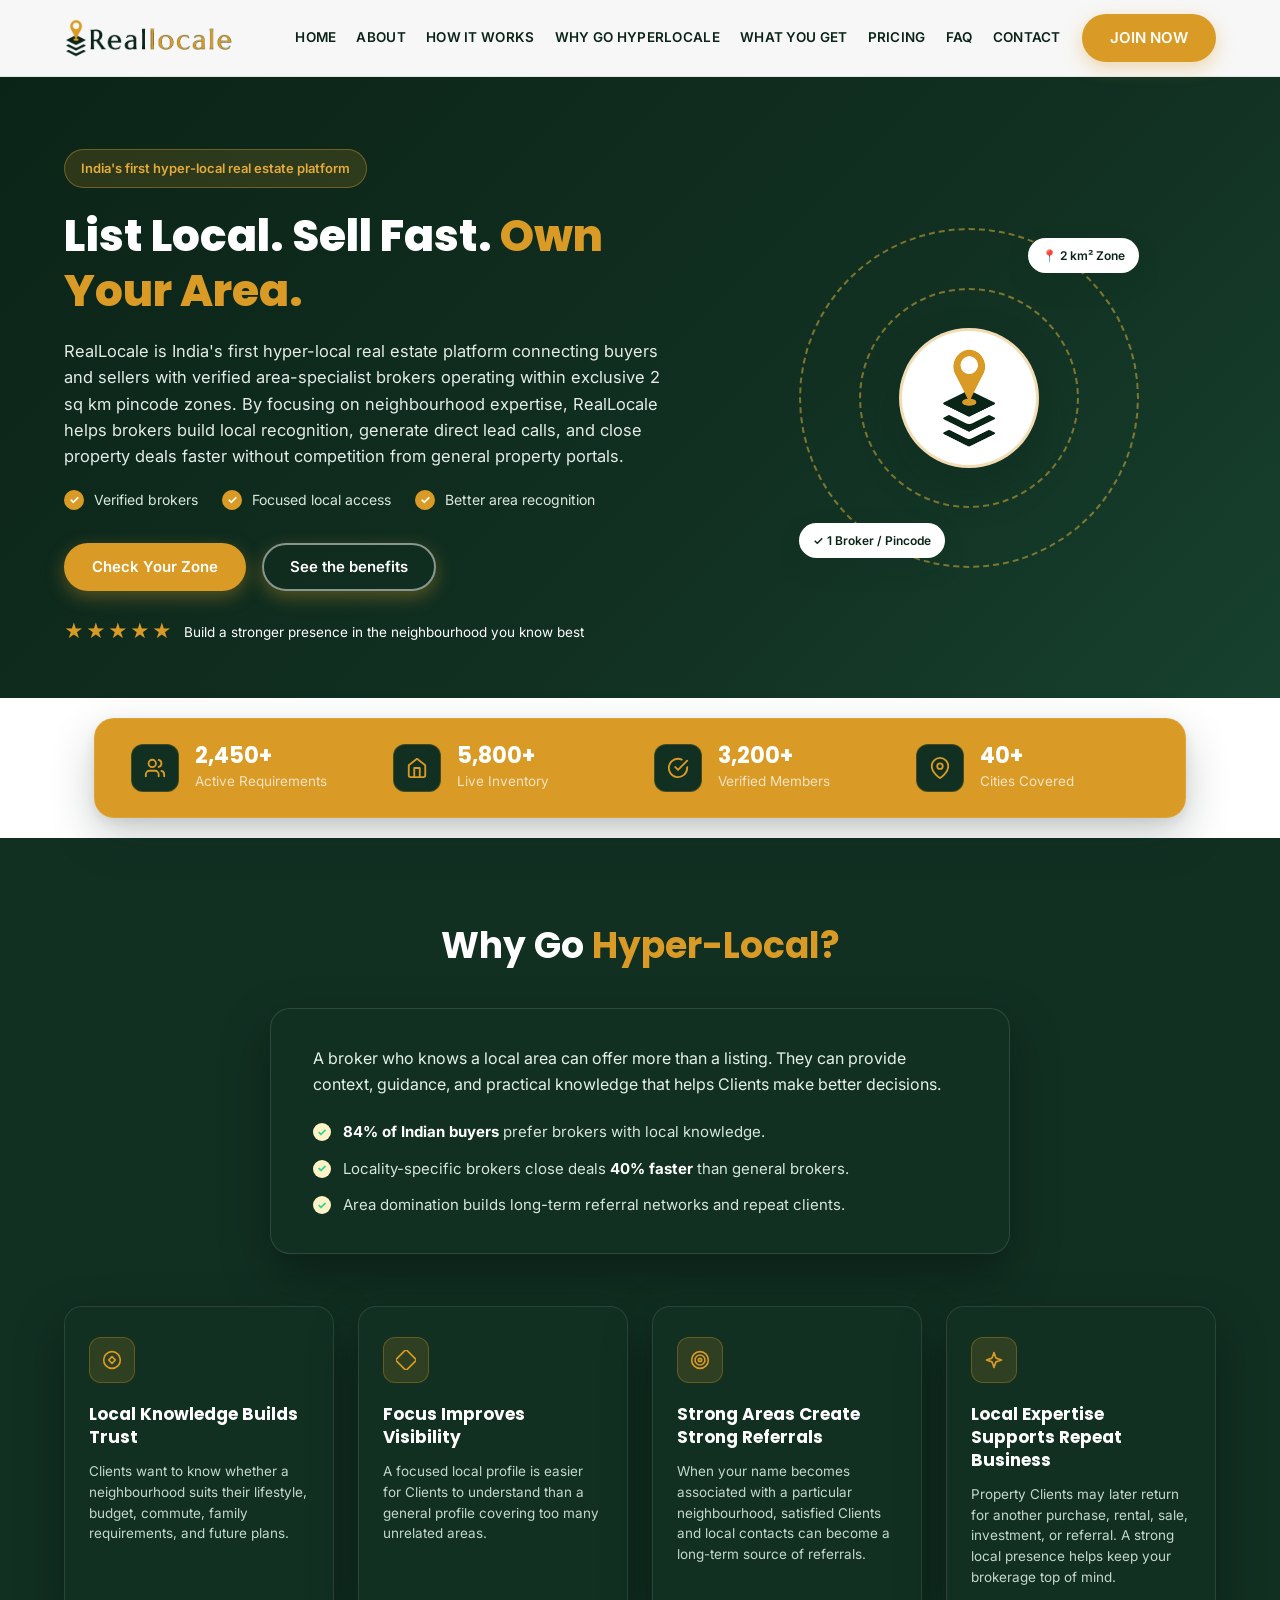
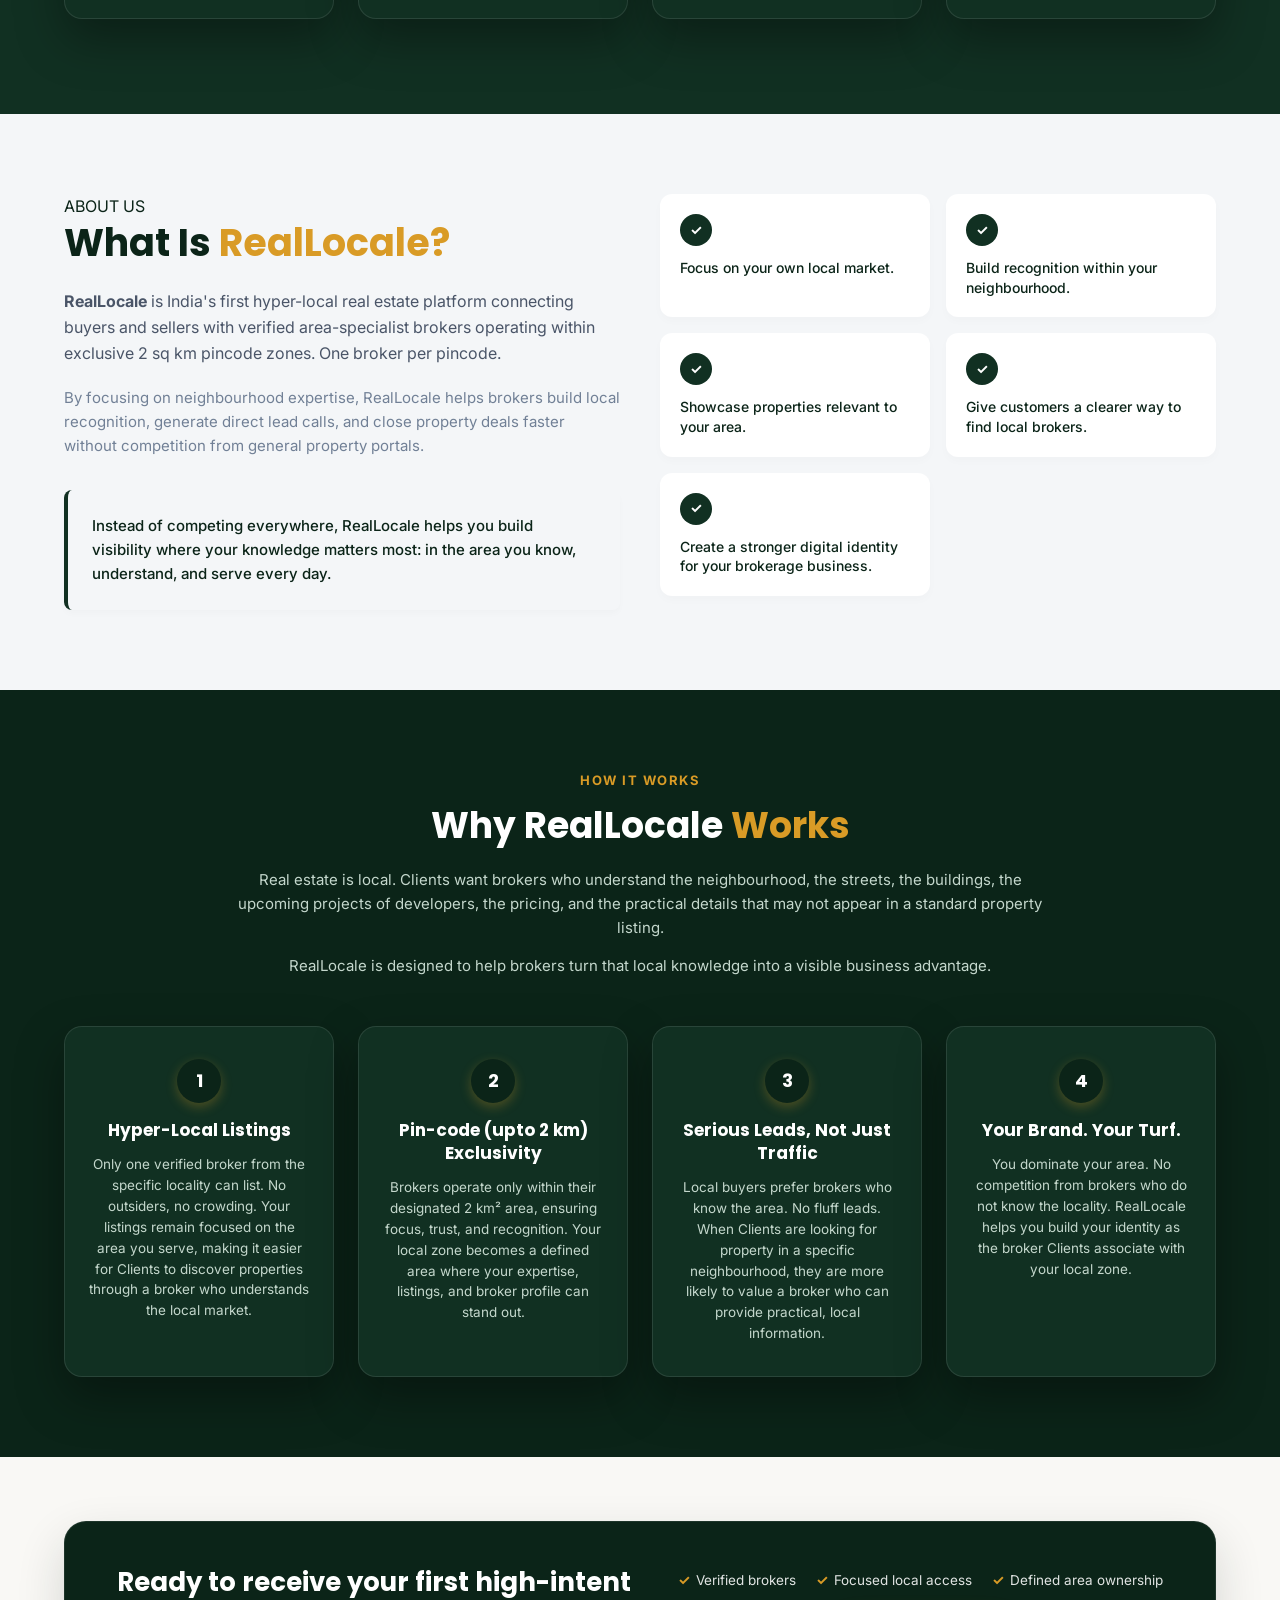
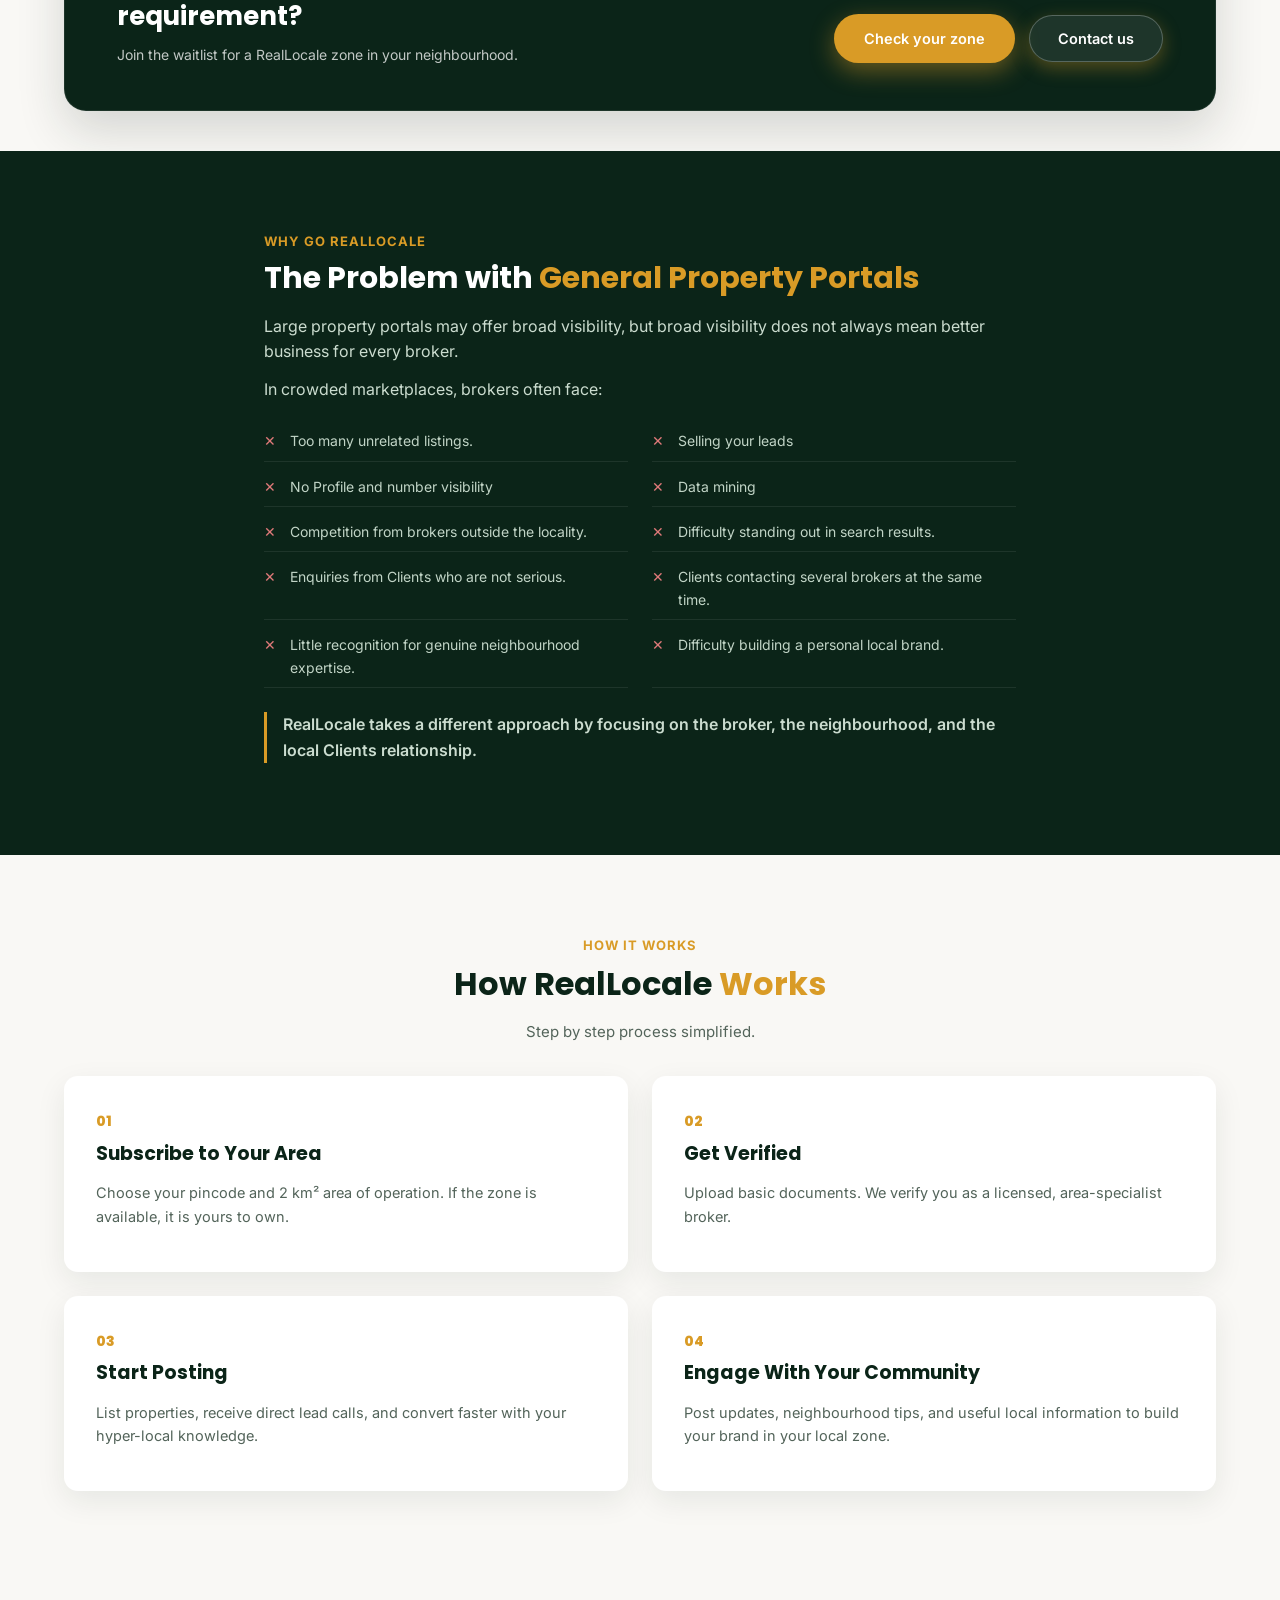
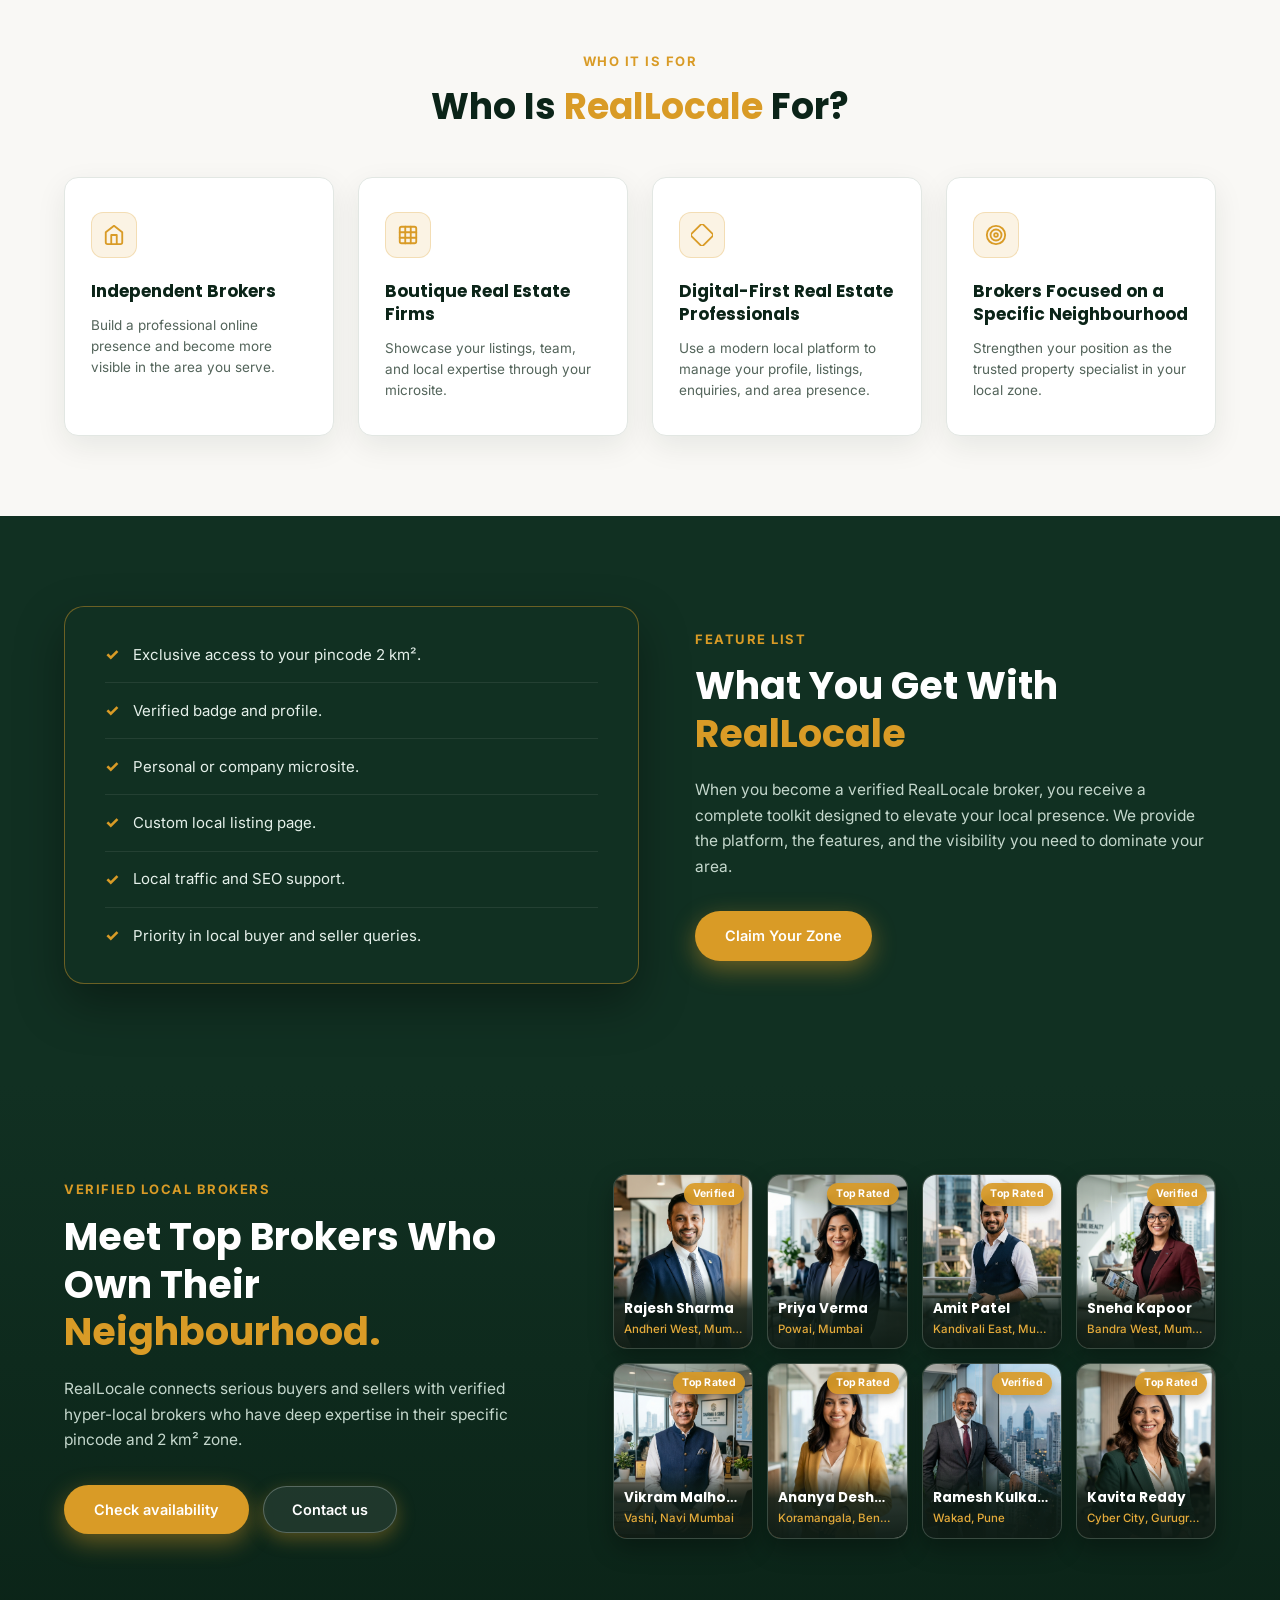
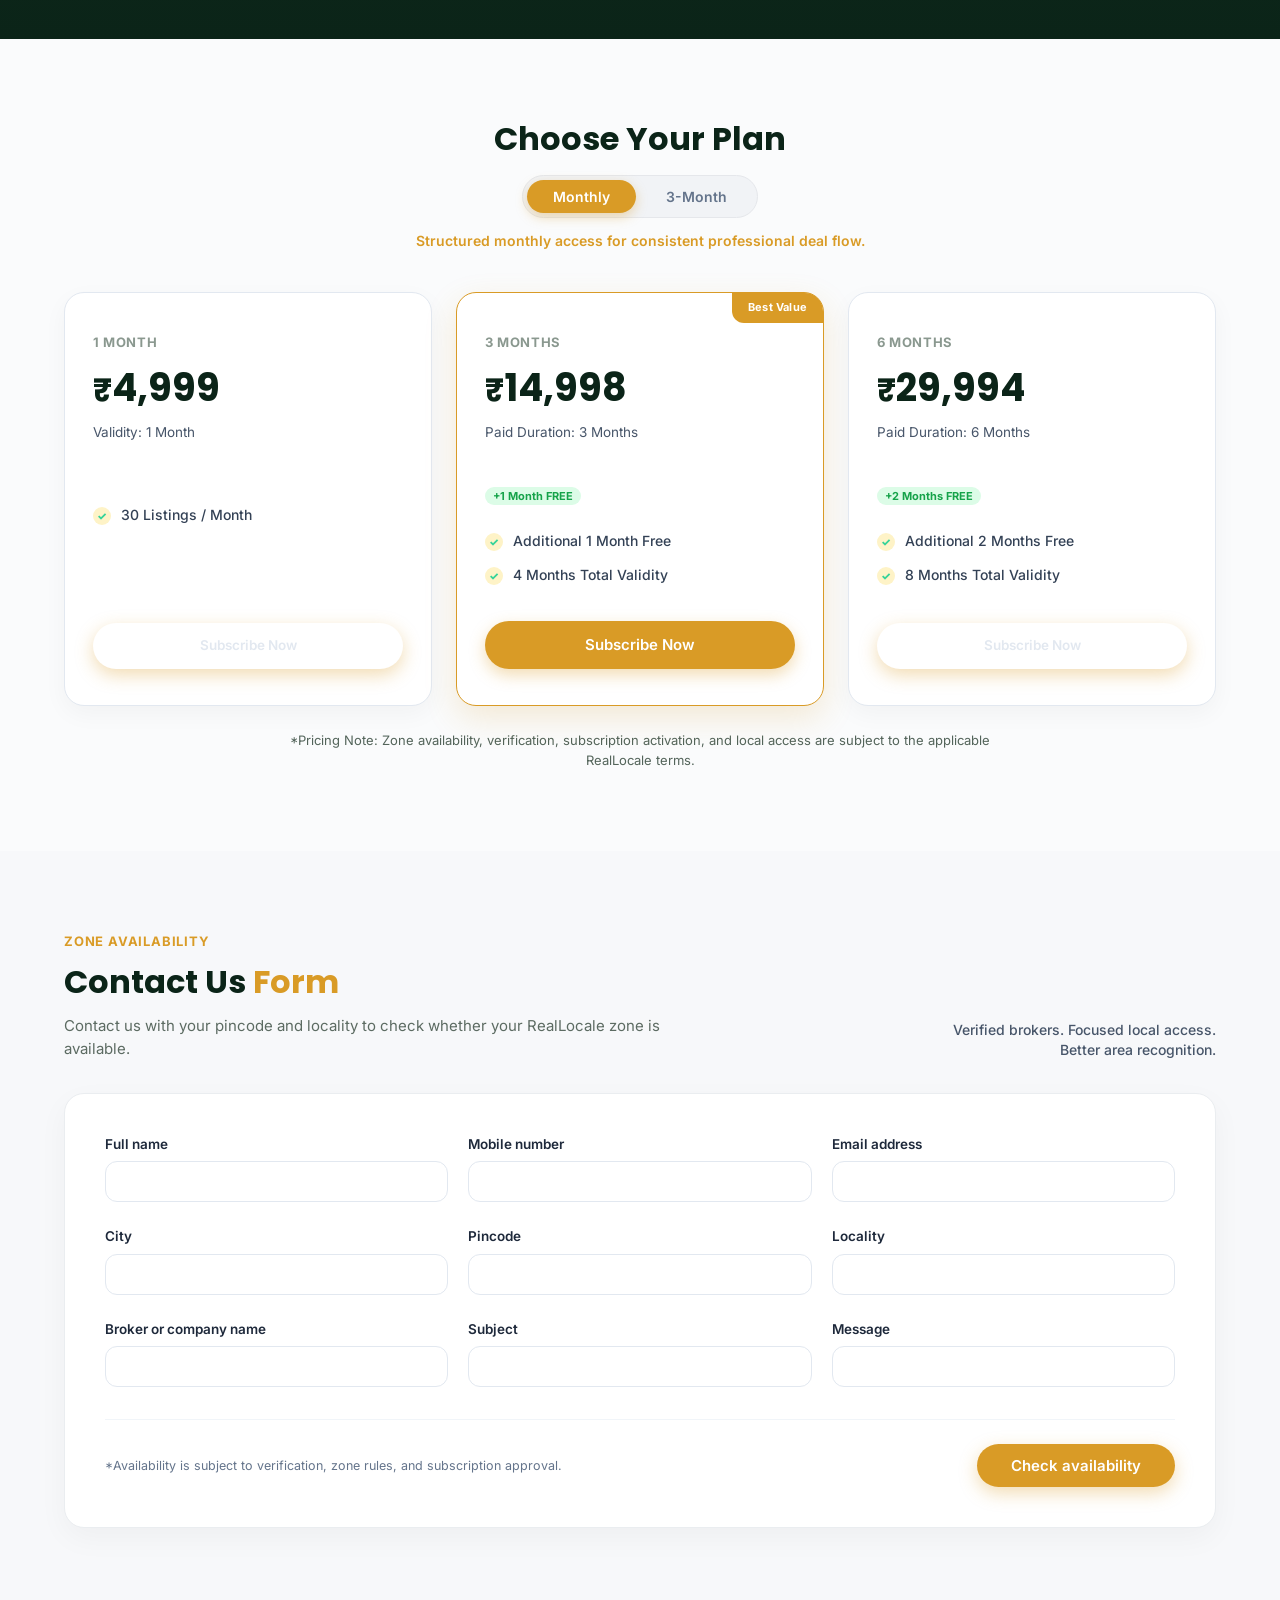
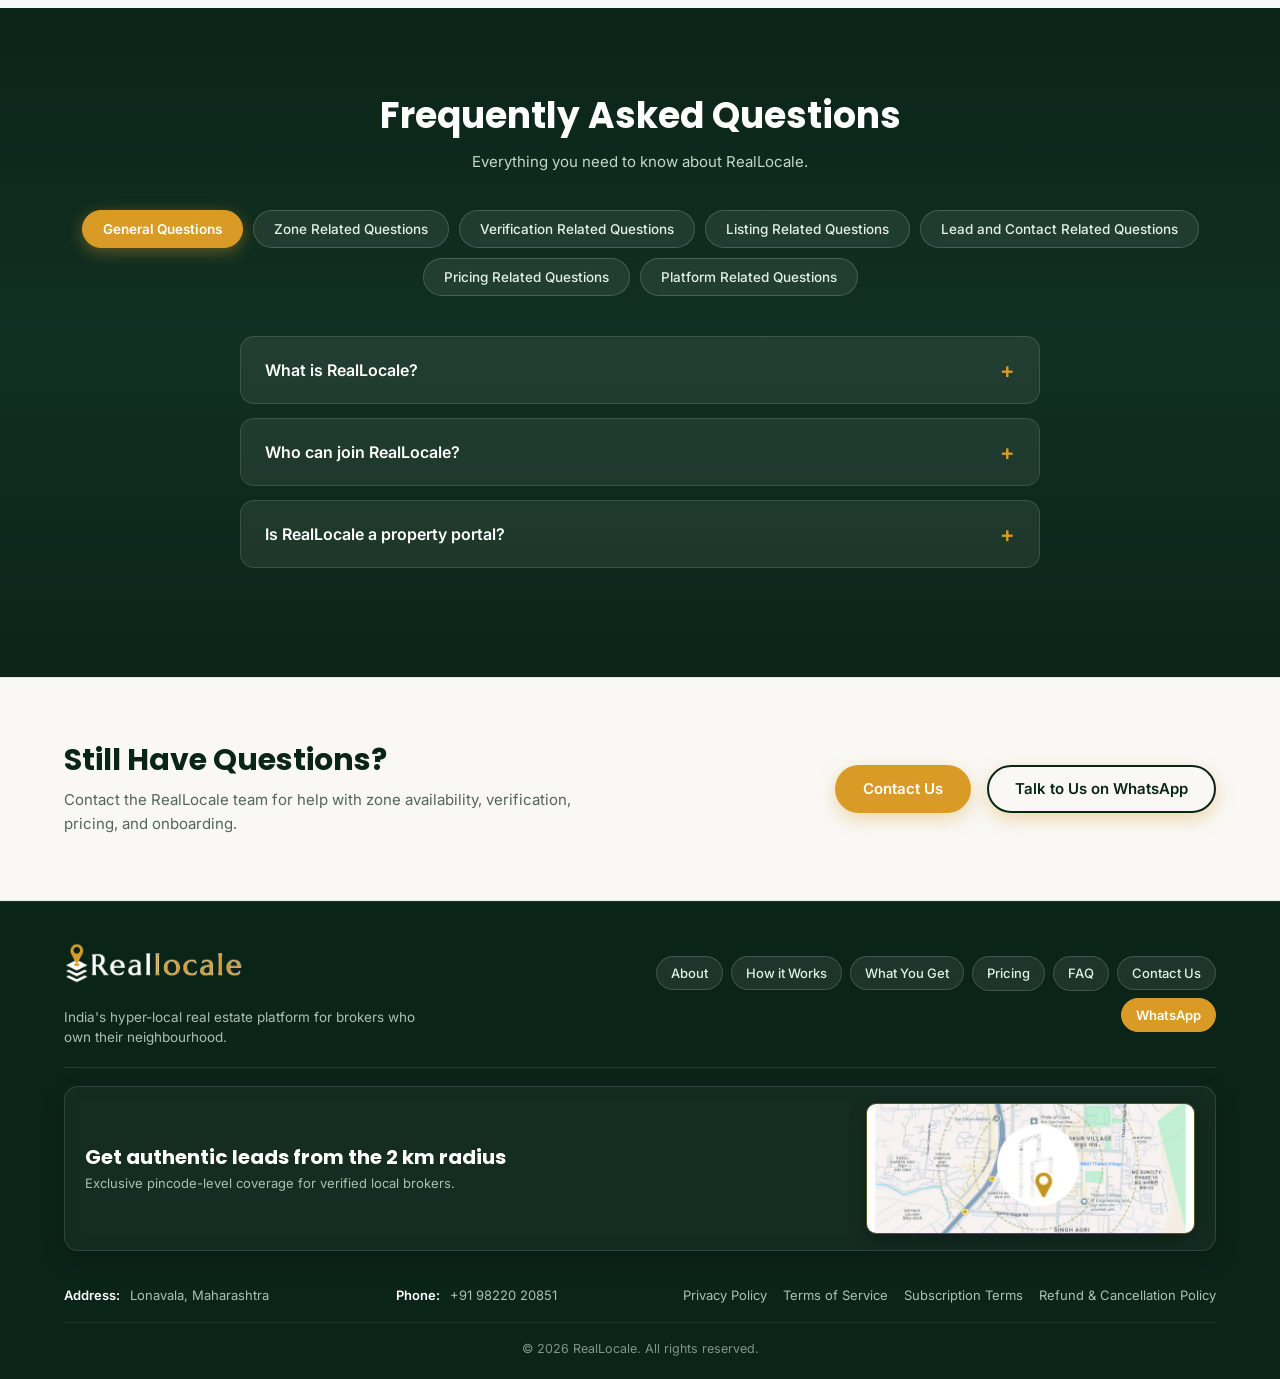
==== commit b5f25026: "clien side issue fix" ====
--- a/index.html
+++ b/index.html
@@ -49,10 +49,11 @@
       <div class="hero-copy">
         <span class="badge">India's first hyper-local real estate platform
         </span>
-        <h1>List Local.Sell Fast. <span class="text-gold">Own Your Area.</span></h1>
-        <p class="hero-lead">RealLocale is India's first hyper-local real estate platform where brokers post listings
-          only within their own pincode 2 sq km area of operation. We help brokers own their neighbourhood, showcase
-          local properties, and attract serious buyers and sellers who value genuine area expertise.</p>
+        <h1>List Local. Sell Fast. <span class="text-gold">Own Your Area.</span></h1>
+        <p class="hero-lead">RealLocale is India's first hyper-local real estate platform connecting buyers and sellers
+          with verified area-specialist brokers operating within exclusive 2 sq km pincode zones. By focusing on
+          neighbourhood expertise, RealLocale helps brokers build local recognition, generate direct lead calls, and
+          close property deals faster without competition from general property portals.</p>
 
         <ul class="hero-points">
           <li><span class="check">✓</span> Verified brokers</li>
@@ -224,10 +225,10 @@
       <div class="problem-redesign-copy">
         <span class="eyebrow">ABOUT US</span>
         <h2>What Is <span class="text-gold">RealLocale?</span></h2>
-        <p><strong>REAL LOCALE.</strong> India’s first hyper-local real estate platform where brokers post listings only
-          within their own pincode 2 sq km area of operation. One Broker per pincode</p>
-        <p class="sub-text">We help trusted brokers own their neighbourhood, post local listings, and attract serious
-          buyers and sellers who value local expertise.</p>
+        <p><strong>RealLocale</strong> is India's first hyper-local real estate platform connecting buyers and sellers
+          with verified area-specialist brokers operating within exclusive 2 sq km pincode zones. One broker per pincode.</p>
+        <p class="sub-text">By focusing on neighbourhood expertise, RealLocale helps brokers build local recognition,
+          generate direct lead calls, and close property deals faster without competition from general property portals.</p>
 
         <div class="problem-callout">
           <p>Instead of competing everywhere, RealLocale helps you build visibility where your knowledge matters most:
@@ -445,7 +446,6 @@
           <li><span class="gold-check">✓</span> <span>Personal or company microsite.</span></li>
           <li><span class="gold-check">✓</span> <span>Custom local listing page.</span></li>
           <li><span class="gold-check">✓</span> <span>Local traffic and SEO support.</span></li>
-          <li><span class="gold-check">✓</span> <span>AI-generated listing descriptions.</span></li>
           <li><span class="gold-check">✓</span> <span>Priority in local buyer and seller queries.</span></li>
         </ul>
       </div>
@@ -550,7 +550,7 @@
   <section class="pricing" id="pricing">
     <div class="container">
       <h2 class="section-title center">Choose Your Plan</h2>
-      <p class="section-sub center">Start with 25 free credits and pay only when you need more. No hidden fees.</p>
+      <!-- <p class="section-sub center">Start with 25 free credits and pay only when you need more. No hidden fees.</p> -->
 
       <!-- Billing Cycle Toggle Switcher -->
       <div class="pricing-toggle-wrap">
@@ -562,164 +562,104 @@
       <p class="pricing-toggle-subnote center">Structured monthly access for consistent professional deal flow.</p>
 
       <!-- Pricing Cards Grid -->
+
       <div class="pricing-grid-wrap monthly-active" id="pricingGrid">
 
-        <!-- Card 1: BASIC -->
+        <!-- Card 1: 1 MONTH -->
         <div class="pricing-plan-card">
           <div class="plan-header">
-            <span class="plan-name">BASIC</span>
-          </div>
-          <!-- Price Monthly -->
-          <div class="plan-price-block cycle-monthly">
+            <span class="plan-name">1 MONTH</span>
+          </div>
+
+          <div class="plan-price-block">
             <div class="price-main">
-              <span class="currency">₹</span><span class="amount">3,999</span><span class="period">/month</span>
-            </div>
-            <div class="price-gst">18% GST</div>
-            <p class="plan-desc">Monthly subscription</p>
-          </div>
-
-          <!-- Price 3-Month -->
-          <div class="plan-price-block cycle-quarterly">
-            <div class="price-discount-row">
-              <span class="strike-price">₹11,999</span>
-              <span class="discount-badge">12.5% OFF</span>
-            </div>
+              <span class="currency">₹</span>
+              <span class="amount">4,999</span>
+            </div>
+
+            <p class="plan-desc">Validity: 1 Month</p>
+          </div>
+
+          <ul class="plan-features">
+            <li><span class="check-icon">✓</span> 30 Listings / Month</li>
+          </ul>
+
+          <div class="plan-cta">
+            <a href="#lead-form" class="btn plan-btn plan-btn-secondary">
+              Subscribe Now
+            </a>
+          </div>
+        </div>
+
+
+        <!-- Card 2: 3 MONTHS -->
+        <div class="pricing-plan-card featured">
+          <div class="popular-ribbon">Best Value</div>
+
+          <div class="plan-header">
+            <span class="plan-name">3 MONTHS</span>
+          </div>
+
+          <div class="plan-price-block">
             <div class="price-main">
-              <span class="currency">₹</span><span class="amount">10,499</span><span class="period">/3 months</span>
-            </div>
-            <div class="price-gst">18% GST</div>
-            <p class="plan-desc">3 Month subscription</p>
-          </div>
-
-          <!-- Features List Monthly -->
-          <ul class="plan-features cycle-monthly">
-            <li><span class="check-icon">✓</span> 10 Listings / Month</li>
-            <li><span class="check-icon">✓</span> 10 Enquiries / Month</li>
-            <li><span class="check-icon">✓</span> 10 Proposals / Month</li>
-            <li><span class="check-icon">✓</span> 100 Credits / Month</li>
+              <span class="currency">₹</span>
+              <span class="amount">14,998</span>
+            </div>
+
+            <p class="plan-desc">Paid Duration: 3 Months</p>
+
+            <div class="discount-badge">+1 Month FREE</div>
+          </div>
+
+          <ul class="plan-features">
+            <li><span class="check-icon">✓</span> Additional 1 Month Free</li>
+            <li><span class="check-icon">✓</span> 4 Months Total Validity</li>
           </ul>
 
-          <!-- Features List 3-Month -->
-          <ul class="plan-features cycle-quarterly">
-            <li><span class="check-icon">✓</span> 10 Listings / Month</li>
-            <li><span class="check-icon">✓</span> 10 Enquiries / Month</li>
-            <li><span class="check-icon">✓</span> 10 Proposals / Month</li>
-            <li><span class="check-icon">✓</span> 300 Credits (Upfront)</li>
-          </ul>
-
           <div class="plan-cta">
-            <a href="#lead-form" class="btn plan-btn plan-btn-secondary cycle-monthly">Subscribe Now</a>
-            <a href="#lead-form" class="btn plan-btn plan-btn-secondary cycle-quarterly">Subscribe Quarterly</a>
-          </div>
-        </div>
-
-        <!-- Card 2: ESSENTIAL (Featured / Most Popular) -->
-        <div class="pricing-plan-card featured">
-          <div class="popular-ribbon">Most Popular</div>
-
-          <div class="plan-header">
-            <span class="plan-name">ESSENTIAL</span>
-          </div>
-
-          <!-- Price Monthly -->
-          <div class="plan-price-block cycle-monthly">
-            <div class="price-main">
-              <span class="currency">₹</span><span class="amount">4,999</span><span class="period">/month</span>
-            </div>
-            <div class="price-gst">18% GST applicable</div>
-            <p class="plan-desc">Get focused access to your local area and build your presence as a verified,
-              area-specialist broker.</p>
-          </div>
-
-          <!-- Price 3-Month -->
-          <div class="plan-price-block cycle-quarterly">
-            <div class="price-discount-row">
-              <span class="strike-price">₹18,022</span>
-              <span class="discount-badge">14% OFF</span>
-            </div>
-            <div class="price-main">
-              <span class="currency">₹</span><span class="amount">15,499</span><span class="period">/3 months</span>
-            </div>
-            <div class="price-gst">18% GST</div>
-            <p class="plan-desc">Best value quarterly plan</p>
-          </div>
-
-          <!-- Features List Monthly -->
-          <ul class="plan-features cycle-monthly">
-            <li><span class="check-icon">✓</span> No commissions.</li>
-            <li><span class="check-icon">✓</span> No hidden fees.</li>
-            <li><span class="check-icon">✓</span> Cancel anytime.</li>
-          </ul>
-
-          <!-- Features List 3-Month -->
-          <ul class="plan-features cycle-quarterly">
-            <li><span class="check-icon">✓</span> 20 Listings / Month</li>
-            <li><span class="check-icon">✓</span> 20 Enquiries / Month</li>
-            <li><span class="check-icon">✓</span> 20 Proposals / Month</li>
-            <li><span class="check-icon">✓</span> 450 Credits (Upfront)</li>
-          </ul>
-
-          <div class="plan-cta">
-            <a href="#lead-form" class="btn plan-btn plan-btn-primary cycle-monthly">Subscribe Now</a>
-            <a href="#lead-form" class="btn plan-btn plan-btn-primary cycle-quarterly">Subscribe Quarterly</a>
-          </div>
-        </div>
-
-        <!-- Card 3: PRO -->
+            <a href="#lead-form" class="btn plan-btn plan-btn-primary">
+              Subscribe Now
+            </a>
+          </div>
+        </div>
+
+
+        <!-- Card 3: 6 MONTHS -->
         <div class="pricing-plan-card">
           <div class="plan-header">
-            <span class="plan-name">PRO</span>
-          </div>
-
-          <!-- Price Monthly -->
-          <div class="plan-price-block cycle-monthly">
+            <span class="plan-name">6 MONTHS</span>
+          </div>
+
+          <div class="plan-price-block">
             <div class="price-main">
-              <span class="currency">₹</span><span class="amount">9,999</span><span class="period">/month</span>
-            </div>
-            <div class="price-gst">18% GST</div>
-            <p class="plan-desc">Maximum power per month</p>
-          </div>
-
-          <!-- Price 3-Month -->
-          <div class="plan-price-block cycle-quarterly">
-            <div class="price-discount-row">
-              <span class="strike-price">₹30,064</span>
-              <span class="discount-badge">23.5% OFF</span>
-            </div>
-            <div class="price-main">
-              <span class="currency">₹</span><span class="amount">22,999</span><span class="period">/3 months</span>
-            </div>
-            <div class="price-gst">18% GST</div>
-            <p class="plan-desc">Maximum power for 3 months</p>
-          </div>
-
-          <!-- Features List Monthly -->
-          <ul class="plan-features cycle-monthly">
-            <li><span class="check-icon">✓</span> 35 Listings / Month</li>
-            <li><span class="check-icon">✓</span> 35 Enquiries / Month</li>
-            <li><span class="check-icon">✓</span> 35 Proposals / Month</li>
-            <li><span class="check-icon">✓</span> 200 Credits / Month</li>
+              <span class="currency">₹</span>
+              <span class="amount">29,994</span>
+            </div>
+
+            <p class="plan-desc">Paid Duration: 6 Months</p>
+
+            <div class="discount-badge">+2 Months FREE</div>
+          </div>
+
+          <ul class="plan-features">
+            <li><span class="check-icon">✓</span> Additional 2 Months Free</li>
+            <li><span class="check-icon">✓</span> 8 Months Total Validity</li>
           </ul>
 
-          <!-- Features List 3-Month -->
-          <ul class="plan-features cycle-quarterly">
-            <li><span class="check-icon">✓</span> 35 Listings / Month</li>
-            <li><span class="check-icon">✓</span> 35 Enquiries / Month</li>
-            <li><span class="check-icon">✓</span> 35 Proposals / Month</li>
-            <li><span class="check-icon">✓</span> 600 Credits (Upfront)</li>
-          </ul>
-
           <div class="plan-cta">
-            <a href="#lead-form" class="btn plan-btn plan-btn-secondary cycle-monthly">Subscribe Now</a>
-            <a href="#lead-form" class="btn plan-btn plan-btn-secondary cycle-quarterly">Subscribe Quarterly</a>
-          </div>
-        </div>
-
-      </div>
-
-      <p class="section-sub center small">*Pricing Note: Zone availability, verification, subscription activation, and
-        local access are subject to the applicable RealLocale terms.</p>
-    </div>
+            <a href="#lead-form" class="btn plan-btn plan-btn-secondary">
+              Subscribe Now
+            </a>
+          </div>
+        </div>
+
+      </div>
+
+      <p class="section-sub center small">
+        *Pricing Note: Zone availability, verification, subscription activation,
+        and local access are subject to the applicable RealLocale terms.
+      </p>
+
   </section>
   <!-- Zone Availability / Contact Section -->
   <section class="contact-zone-sec" id="contact">
@@ -1068,7 +1008,8 @@
           <strong>Address:</strong> Lonavala, Maharashtra
         </div>
         <div class="footer-info-item">
-          <strong>Phone:</strong> +91 81084 32649
+          <strong>Phone:</strong>
+          <a href="tel:+919822020851">+91 98220 20851</a>
         </div>
         <div class="footer-legal-links">
           <a href="privacy-policy.html">Privacy Policy</a>
@@ -1088,7 +1029,7 @@
     <div class="modal-content">
       <button class="modal-close" id="closeModal">&times;</button>
       <div class="modal-header">
-        <h2>Lead Capture <span class="text-gold">Form</span></h2>
+        <h2>Zone Availability <span class="text-gold">Form</span></h2>
         <p>Contact us with your pincode and locality to check whether your RealLocale zone is available.</p>
       </div>
       <form class="zone-form" id="popupLeadForm">
@@ -1131,7 +1072,8 @@
           </div>
         </div>
         <div class="zone-form-footer" style="margin-top: 32px;">
-          <p class="zone-footer-disclaimer">*Availability is subject to verification, zone rules, and subscription approval.</p>
+          <p class="zone-footer-disclaimer">*Availability is subject to verification, zone rules, and subscription
+            approval.</p>
           <div class="zone-footer-action">
             <button type="submit" class="btn btn-primary-gold zone-submit-btn">Check availability</button>
           </div>
--- a/css/style.css
+++ b/css/style.css
@@ -5,18 +5,25 @@
 }
 
 :root {
-  --green-dark: #1f4a34;
-  --green: #2e6b4a;
-  --green-light: #5a9e7a;
-  --gold: #ec9d2a;
-  --gold-light: #e8b93a;
-  --cream: #f7f6f2;
+  /* Brand Palette from Brand Book */
+  --obsidian-black: #0B2418;
+  --obsidian-secondary: #113022;
+  --antique-gold: #D99B26;
+  --pure-white: #ffffff;
+
+  /* Theme mappings */
+  --green-dark: #0B2418;
+  --green: #113022;
+  --green-light: #1c4d37;
+  --gold: #D99B26;
+  --gold-light: #e5ab3b;
+  --cream: #f9f8f5;
   --white: #ffffff;
-  --text: #16261e;
-  --muted: #5c6b62;
-  --border: #e3e6e0;
+  --text: #0B2418;
+  --muted: #53645a;
+  --border: #e2e7e3;
   --radius: 14px;
-  --shadow: 0 10px 30px rgba(22, 38, 30, 0.08);
+  --shadow: 0 10px 30px rgba(11, 36, 24, 0.08);
   --font-head: 'Poppins', sans-serif;
   --font-body: 'Inter', sans-serif;
 }
@@ -86,7 +93,7 @@
   transition: all .2s ease;
   white-space: nowrap;
   font-family: var(--font-body);
-  box-shadow: 0 6px 18px rgba(236, 157, 42, 0.35);
+  box-shadow: 0 6px 18px rgba(217, 155, 38, 0.35);
 }
 
 .btn-primary {
@@ -158,15 +165,19 @@
 }
 
 .logo {
-  display: flex;
-  align-items: center;
-  gap: 10px;
+  display: inline-flex;
+  align-items: center;
   flex-shrink: 0;
+  margin-right: 40px; /* Rule 1: 40px clear space between logo and navigation */
 }
 
 .logo img {
-  width: 165px;
-  height: auto;
+  width: 170px;
+  min-width: 104px; /* Rule 2: Minimum width 104px */
+  max-width: 100%;
+  height: auto; /* Rule 3: Maintain aspect ratio, no stretch */
+  object-fit: contain; /* Rule 3: No distortion */
+  display: block;
   transition: width 0.3s ease;
 }
 
@@ -225,7 +236,7 @@
 
 .header-actions a {
   text-transform: uppercase;
-  box-shadow: 0 6px 18px rgba(236, 157, 42, 0.35);
+  box-shadow: 0 6px 18px rgba(217, 155, 38, 0.35);
 }
 
 .nav-toggle {
@@ -292,9 +303,9 @@
 
 .badge {
   display: inline-block;
-  background: rgba(209, 160, 19, .16);
+  background: rgba(217, 155, 38, 0.16);
   color: var(--gold-light);
-  border: 1px solid rgba(209, 160, 19, .4);
+  border: 1px solid rgba(217, 155, 38, 0.4);
   padding: 8px 16px;
   border-radius: 999px;
   font-size: 13px;
@@ -417,12 +428,13 @@
   width: 140px;
   height: 140px;
   border-radius: 50%;
-  background: #f7f7f7;
+  background: var(--white);
+  border: 3px solid rgba(217, 155, 38, 0.35);
   overflow: hidden;
   display: flex;
   align-items: center;
   justify-content: center;
-  box-shadow: 0 20px 40px rgba(0, 0, 0, .25);
+  box-shadow: 0 20px 40px rgba(11, 36, 24, 0.25);
   padding: 16px;
 }
 
@@ -467,7 +479,7 @@
 }
 
 .custom-stats-inner {
-  background: linear-gradient(135deg, #ec9d2a 0%, #ec9d2a 100%);
+  background: linear-gradient(135deg, #D99B26 0%, #D99B26 100%);
   border-radius: 20px;
   padding: 24px 36px;
   display: grid;
@@ -494,7 +506,7 @@
   justify-content: center;
   flex-shrink: 0;
   color: var(--gold);
-  border: 1px solid rgba(236, 157, 42, 0.25);
+  border: 1px solid rgba(217, 155, 38, 0.25);
   transition: transform 0.25s ease, background-color 0.25s ease, border-color 0.25s ease;
 }
 
@@ -624,7 +636,7 @@
 /* ===== Why Go Hyper-Local Section ===== */
 .hyperlocal-why {
   padding: 85px 0 95px;
-  /* background: linear-gradient(180deg, #0e1c15 0%, #14271d 50%, #0e1c15 100%); */
+  /* background: linear-gradient(180deg, #0B2418 0%, #113022 50%, #0B2418 100%); */
   background-color: var(--green);
   color: var(--white);
   position: relative;
@@ -704,15 +716,15 @@
 
 .reason-card:hover {
   transform: translateY(-6px);
-  border-color: rgba(236, 157, 42, 0.5);
+  border-color: rgba(217, 155, 38, 0.5);
   box-shadow: 0 18px 40px rgba(0, 0, 0, 0.4);
 }
 
 .reason-icon-wrap {
   width: 46px;
   height: 46px;
-  background: rgba(236, 157, 42, 0.15);
-  border: 1px solid rgba(236, 157, 42, 0.3);
+  background: rgba(217, 155, 38, 0.15);
+  border: 1px solid rgba(217, 155, 38, 0.3);
   border-radius: 12px;
   display: flex;
   align-items: center;
@@ -724,7 +736,7 @@
 }
 
 .reason-card:hover .reason-icon-wrap {
-  background: rgba(236, 157, 42, 0.28);
+  background: rgba(217, 155, 38, 0.28);
   transform: scale(1.06);
 }
 
@@ -752,7 +764,7 @@
 /* ===== How RealLocale Works Section ===== */
 .how-it-works {
   padding: 85px 0 95px;
-  background: linear-gradient(180deg, #0e1c15 0%, #14271d 50%, #0e1c15 100%);
+  background: linear-gradient(180deg, #0B2418 0%, #113022 50%, #0B2418 100%);
   color: var(--white);
   position: relative;
 }
@@ -811,7 +823,7 @@
 
 .step-card:hover {
   transform: translateY(-6px);
-  border-color: rgba(236, 157, 42, 0.5);
+  border-color: rgba(217, 155, 38, 0.5);
   box-shadow: 0 24px 50px rgba(0, 0, 0, 0.45);
 }
 
@@ -829,7 +841,7 @@
   font-size: 16px;
   margin-bottom: 20px;
   flex-shrink: 0;
-  box-shadow: 0 4px 12px rgba(236, 157, 42, 0.3);
+  box-shadow: 0 4px 12px rgba(217, 155, 38, 0.3);
 }
 
 .step-card h3 {
@@ -932,7 +944,7 @@
 .btn-gold-glow {
   background: var(--gold);
   color: var(--white);
-  box-shadow: 0 8px 24px rgba(236, 157, 42, 0.45);
+  box-shadow: 0 8px 24px rgba(217, 155, 38, 0.45);
   border-radius: 999px;
   padding: 11px 28px;
   font-weight: 600;
@@ -943,7 +955,7 @@
 .btn-gold-glow:hover {
   background: var(--gold-light);
   transform: translateY(-2px);
-  box-shadow: 0 12px 28px rgba(236, 157, 42, 0.55);
+  box-shadow: 0 12px 28px rgba(217, 155, 38, 0.55);
 }
 
 .btn-outline-white {
@@ -998,8 +1010,8 @@
 .who-icon {
   width: 46px;
   height: 46px;
-  background: rgba(236, 157, 42, 0.12);
-  border: 1px solid rgba(236, 157, 42, 0.25);
+  background: rgba(217, 155, 38, 0.12);
+  border: 1px solid rgba(217, 155, 38, 0.25);
   border-radius: 12px;
   display: flex;
   align-items: center;
@@ -1030,14 +1042,14 @@
 
 .who-card:hover {
   transform: translateY(-6px);
-  border-color: rgba(236, 157, 42, 0.4);
+  border-color: rgba(217, 155, 38, 0.4);
   box-shadow: 0 16px 40px rgba(22, 38, 30, 0.1);
 }
 
 
 
 .who-card:hover .who-icon {
-  background: rgba(236, 157, 42, 0.22);
+  background: rgba(217, 155, 38, 0.22);
   transform: scale(1.06);
 }
 
@@ -1082,7 +1094,7 @@
 /* Left Card */
 .features-list-card {
   background: var(--green) !important;
-  border: 1.5px solid rgba(236, 157, 42, 0.45);
+  border: 1.5px solid rgba(217, 155, 38, 0.45);
   border-radius: 20px;
   padding: 36px 40px;
   box-shadow: 0 20px 48px rgba(0, 0, 0, 0.35);
@@ -1166,7 +1178,7 @@
 /* ===== Local Advantage Gallery Section ===== */
 .galary_img {
   padding: 90px 0 100px;
-  background: linear-gradient(180deg, #458e69 0%, #14271d 50%, #0e1c15 100%);
+  background: linear-gradient(180deg, #113022 0%, #0B2418 100%);
   color: var(--white);
   position: relative;
 }
@@ -1241,7 +1253,7 @@
 
 .gallery-card:hover {
   transform: translateY(-4px);
-  border-color: rgba(236, 157, 42, 0.6);
+  border-color: rgba(217, 155, 38, 0.6);
 }
 
 .gallery-card img {
@@ -1263,7 +1275,7 @@
   position: absolute;
   top: 8px;
   right: 8px;
-  background: rgba(236, 157, 42, 0.92);
+  background: rgba(217, 155, 38, 0.92);
   color: #ffffff;
   font-size: 10.5px;
   font-weight: 700;
@@ -1458,7 +1470,7 @@
 }
 
 .problem-card .problem-icon::after {
-  content: "✕";
+  content: "✓";
 }
 
 
@@ -1677,7 +1689,7 @@
 .pricing-toggle-btn.active {
   background: var(--gold);
   color: #ffffff;
-  box-shadow: 0 4px 12px rgba(236, 157, 42, 0.35);
+  box-shadow: 0 4px 12px rgba(217, 155, 38, 0.35);
 }
 
 .pricing-toggle-subnote {
@@ -1716,7 +1728,7 @@
 
 .pricing-plan-card.featured {
   border: 1.5px solid var(--gold);
-  box-shadow: 0 12px 32px rgba(236, 157, 42, 0.18);
+  box-shadow: 0 12px 32px rgba(217, 155, 38, 0.18);
 }
 
 .popular-ribbon {
@@ -1768,6 +1780,7 @@
   background: #dcfce7;
   color: #16a34a;
   font-size: 11px;
+  display: inline;
   font-weight: 700;
   padding: 2px 8px;
   border-radius: 999px;
@@ -1863,13 +1876,13 @@
   background: var(--gold);
   color: #ffffff;
   border: none;
-  box-shadow: 0 6px 16px rgba(236, 157, 42, 0.35);
+  box-shadow: 0 6px 16px rgba(217, 155, 38, 0.35);
 }
 
 .plan-btn-primary:hover {
   background: var(--gold-light);
   transform: translateY(-2px);
-  box-shadow: 0 8px 20px rgba(236, 157, 42, 0.45);
+  box-shadow: 0 8px 20px rgba(217, 155, 38, 0.45);
 }
 
 .plan-btn-secondary {
@@ -1916,7 +1929,7 @@
 .faq {
   padding: 85px 0 95px;
   background-color: var(--green);
-  background: linear-gradient(180deg, #14271d 0%, #1f4a34 50%, #14271d 100%);
+  background: linear-gradient(180deg, #0B2418 0%, #113022 50%, #0B2418 100%);
   color: #ffffff;
 }
 
@@ -1966,7 +1979,7 @@
   color: #ffffff;
   border-color: var(--gold);
   font-weight: 600;
-  box-shadow: 0 4px 16px rgba(236, 157, 42, 0.4);
+  box-shadow: 0 4px 16px rgba(217, 155, 38, 0.4);
 }
 
 .faq-panel {
@@ -1990,7 +2003,7 @@
 
 .faq-item:hover {
   background: rgba(255, 255, 255, 0.1);
-  border-color: rgba(236, 157, 42, 0.4);
+  border-color: rgba(217, 155, 38, 0.4);
 }
 
 .faq-q {
@@ -2019,7 +2032,7 @@
 
 .faq-item.open {
   background: rgba(255, 255, 255, 0.11);
-  border-color: rgba(236, 157, 42, 0.6);
+  border-color: rgba(217, 155, 38, 0.6);
   box-shadow: 0 10px 30px rgba(0, 0, 0, 0.25);
 }
 
@@ -2209,7 +2222,7 @@
 .zone-form-grid input:focus {
   outline: none;
   border-color: var(--gold);
-  box-shadow: 0 0 0 3px rgba(236, 157, 42, 0.18);
+  box-shadow: 0 0 0 3px rgba(217, 155, 38, 0.18);
 }
 
 .zone-form-footer {
@@ -2239,7 +2252,7 @@
   border-radius: 999px;
   border: none;
   cursor: pointer;
-  box-shadow: 0 6px 18px rgba(236, 157, 42, 0.35);
+  box-shadow: 0 6px 18px rgba(217, 155, 38, 0.35);
   transition: all 0.2s ease;
   white-space: nowrap;
 }
@@ -2247,7 +2260,7 @@
 .zone-submit-btn:hover {
   background: var(--gold-light);
   transform: translateY(-2px);
-  box-shadow: 0 8px 22px rgba(236, 157, 42, 0.45);
+  box-shadow: 0 8px 22px rgba(217, 155, 38, 0.45);
 }
 
 
@@ -2335,8 +2348,12 @@
 
 .footer-logo {
   width: 180px;
-  margin-bottom: 8px;
-  border-radius: 10px;
+  min-width: 104px; /* Rule 2: Minimum width 104px */
+  max-width: 100%;
+  height: auto; /* Rule 3: Maintain aspect ratio */
+  display: block;
+  object-fit: contain; /* Rule 3: Never distort */
+  margin-bottom: 24px; /* Rule 1: Clear space around logo */
 }
 
 .footer-brand-tag {
@@ -2388,7 +2405,7 @@
 .footer-pill-gold:hover {
   background: var(--gold-light);
   color: #ffffff;
-  box-shadow: 0 4px 14px rgba(236, 157, 42, 0.4);
+  box-shadow: 0 4px 14px rgba(217, 155, 38, 0.4);
 }
 
 /* ===== Footer Map Card Widget ===== */
@@ -2408,7 +2425,7 @@
 }
 
 .footer-map-widget:hover {
-  border-color: rgba(236, 157, 42, 0.4);
+  border-color: rgba(217, 155, 38, 0.4);
 }
 
 .footer-map-content {
@@ -2437,7 +2454,7 @@
   height: 131px;
   border-radius: 10px;
   overflow: hidden;
-  border: 1.5px solid rgba(236, 157, 42, 0.35);
+  border: 1.5px solid rgba(217, 155, 38, 0.35);
   box-shadow: 0 6px 18px rgba(0, 0, 0, 0.3);
   flex-shrink: 0;
 }
@@ -2581,10 +2598,16 @@
   position: absolute;
   top: 20px;
   right: 20px;
-  background: transparent;
+  background: var(--gold);
   border: none;
+  width: 30px;
+  height: 30px;
   font-size: 28px;
-  color: #71717a;
+  border-radius: 50px;
+  display: flex;
+  align-items: center;
+  justify-content: center;
+  color: var(--white);
   cursor: pointer;
   transition: color 0.2s;
   padding: 4px;
@@ -2626,8 +2649,14 @@
     gap: 14px;
   }
 
+  .logo {
+    margin-right: 24px;
+  }
+
   .logo img {
     width: 145px;
+    min-width: 104px;
+    height: auto;
   }
 
   .main-nav {
@@ -2718,8 +2747,14 @@
     padding: 12px 20px;
   }
 
+  .logo {
+    margin-right: auto;
+  }
+
   .logo img {
-    width: 145px;
+    width: 140px;
+    min-width: 104px; /* Rule 2: Minimum 104px */
+    height: auto;
   }
 
   .nav-toggle {
@@ -2775,7 +2810,7 @@
 
   .main-nav a:hover,
   .main-nav a:active {
-    background: rgba(236, 157, 42, 0.08);
+    background: rgba(217, 155, 38, 0.08);
     color: var(--green-dark);
     padding-left: 20px;
   }
@@ -2794,6 +2829,11 @@
 }
 
 @media (max-width: 768px) {
+  .modal-close {
+    top: 7px;
+    right: 11px;
+  }
+
   .footer-map-widget {
     flex-direction: column;
     align-items: flex-start;
@@ -2906,6 +2946,18 @@
 
 /* ===== Tablet & Mobile Header (991px and under) ===== */
 @media (max-width: 576px) {
+  .logo img {
+    width: 130px;
+    min-width: 104px; /* Rule 2: Minimum 104px */
+    height: auto;
+  }
+
+  .footer-logo {
+    width: 150px;
+    min-width: 104px;
+    margin-bottom: 20px;
+  }
+
   .problem-cards-grid {
     grid-template-columns: 1fr;
   }
@@ -3034,4 +3086,41 @@
     text-align: center;
     justify-content: center;
   }
+}
+
+@media (max-width: 380px) {
+  .header-inner {
+    padding: 10px 14px;
+    gap: 10px;
+  }
+
+  .logo img {
+    width: 110px;
+    min-width: 104px; /* Strictly enforces Rule 2: Minimum width 104px */
+    height: auto;
+  }
+
+  .header-actions .btn-primary {
+    padding: 6px 14px;
+    font-size: 12px;
+  }
+}
+
+
+@media (max-width: 380px) {
+  .header-inner {
+    padding: 10px 14px;
+    gap: 10px;
+  }
+
+  .logo img {
+    width: 110px;
+    min-width: 104px; /* Strictly enforces Rule 2: Minimum width 104px */
+    height: auto;
+  }
+
+  .header-actions .btn-primary {
+    padding: 6px 14px;
+    font-size: 12px;
+  }
 }
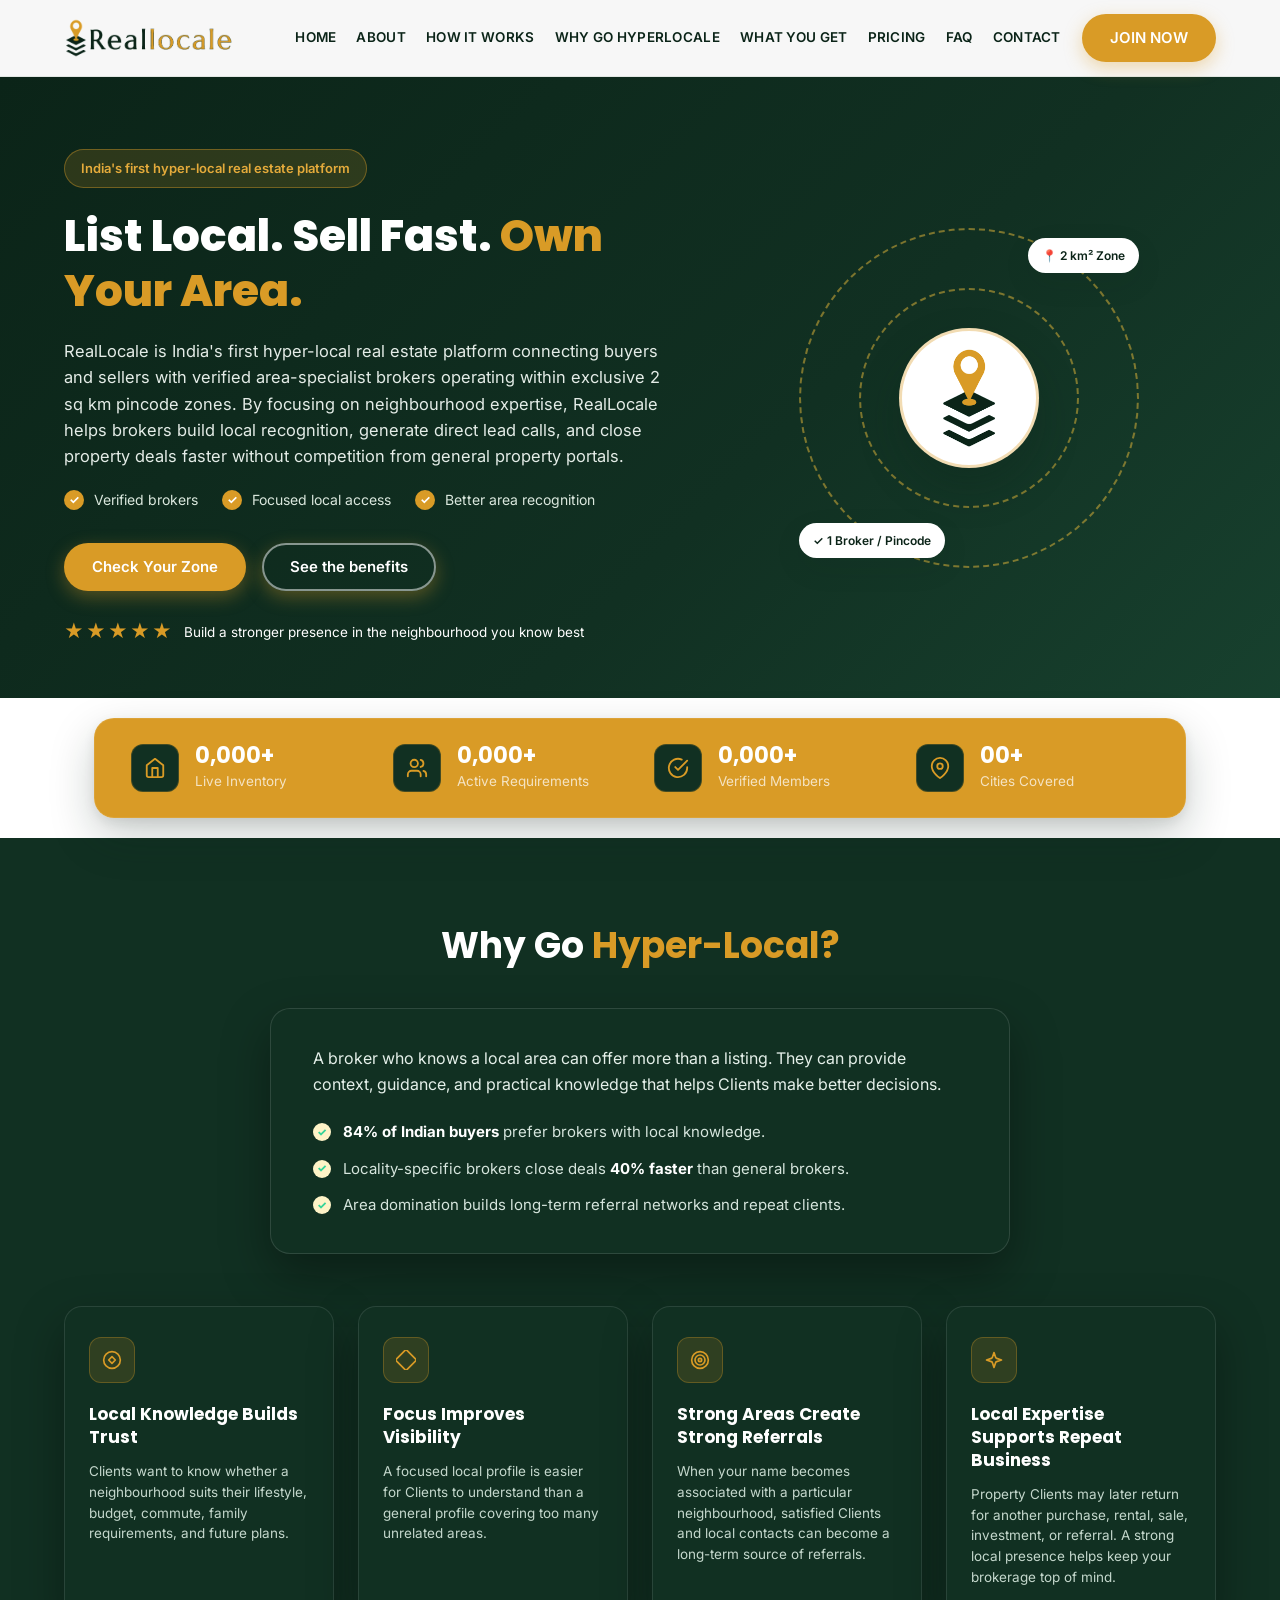
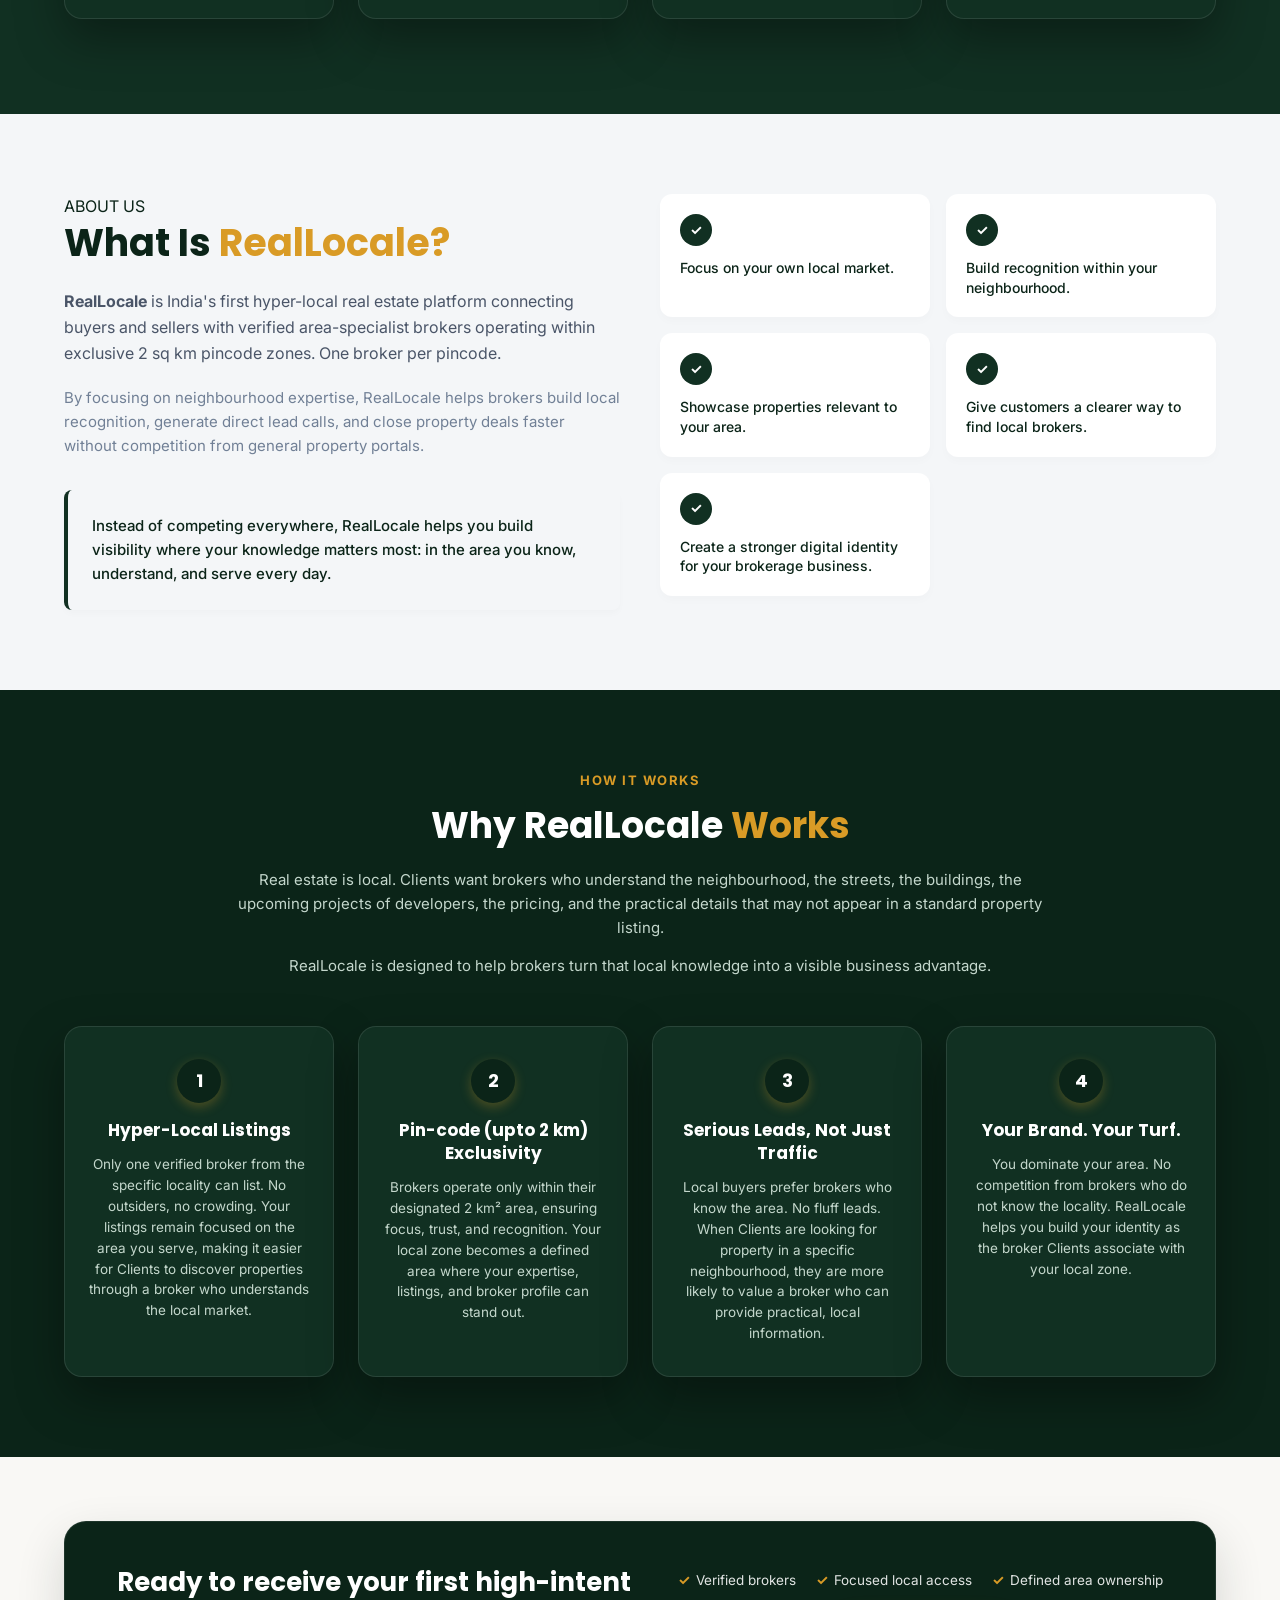
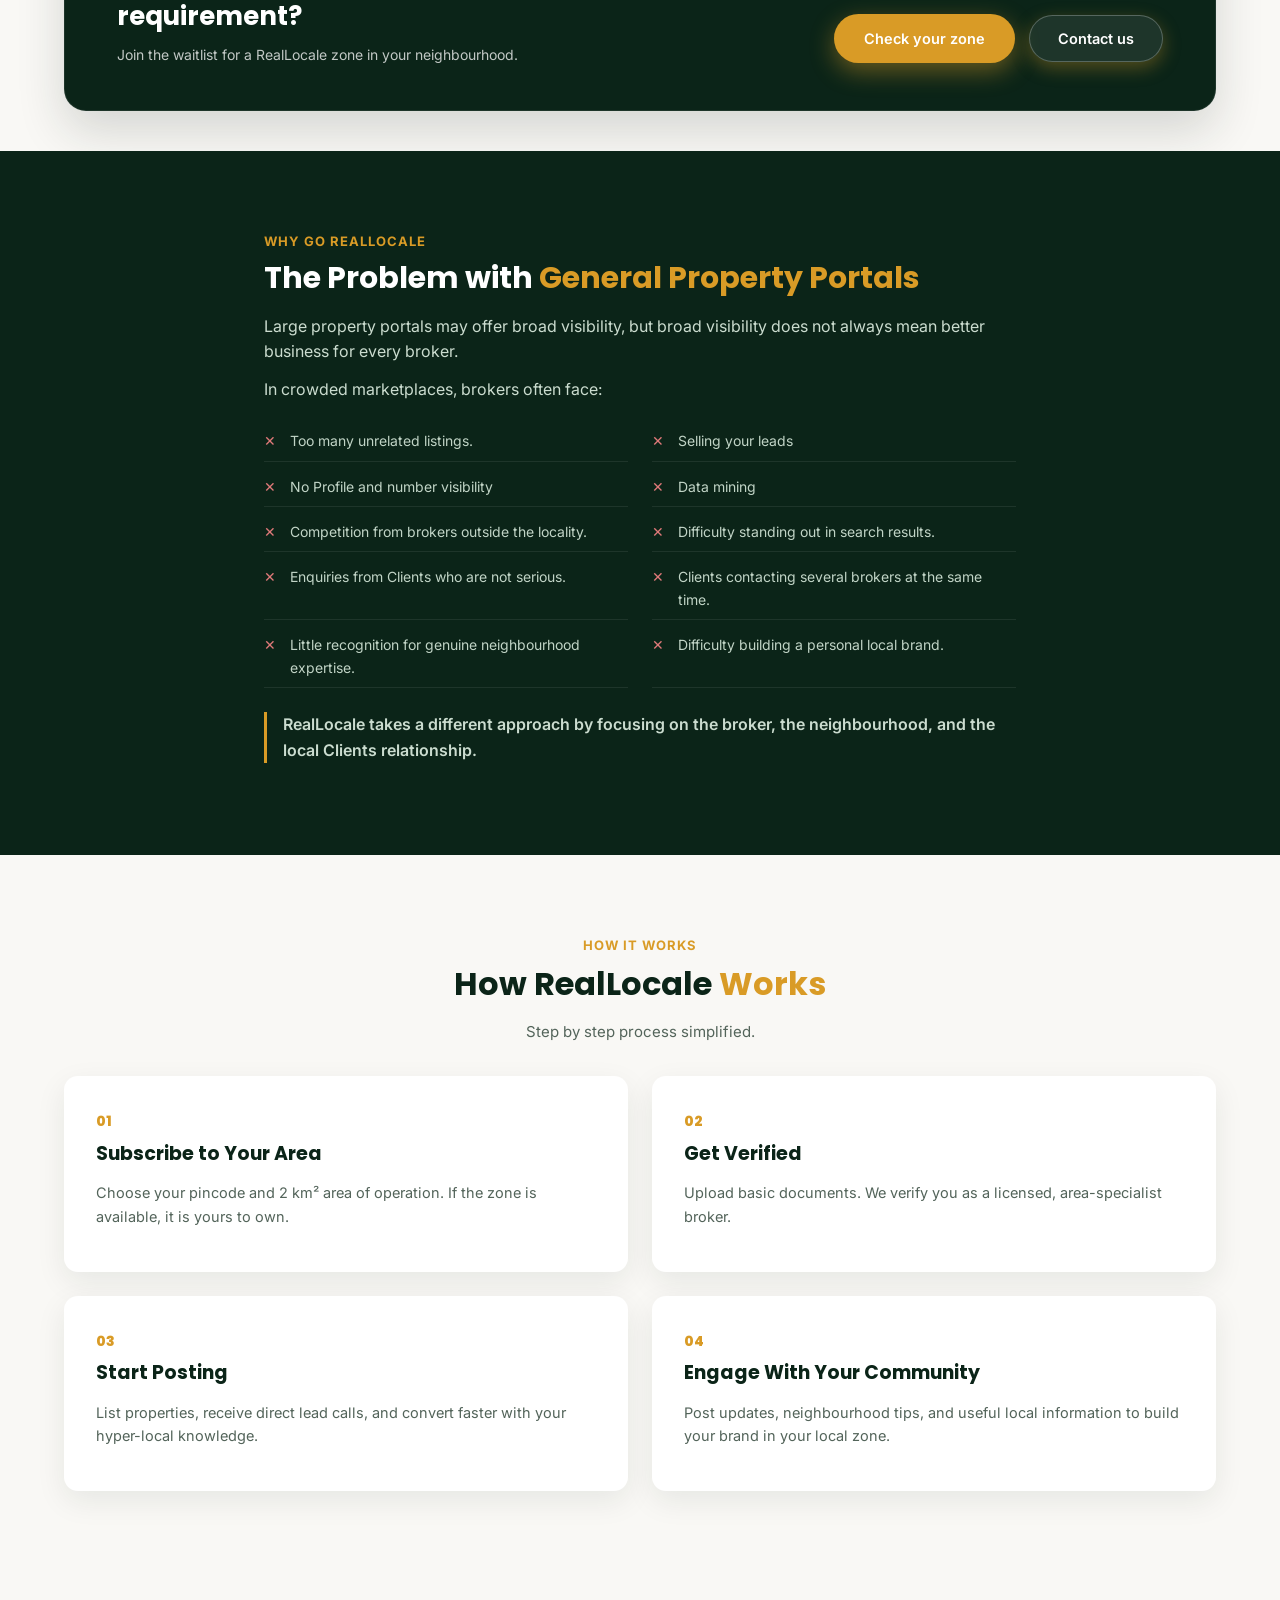
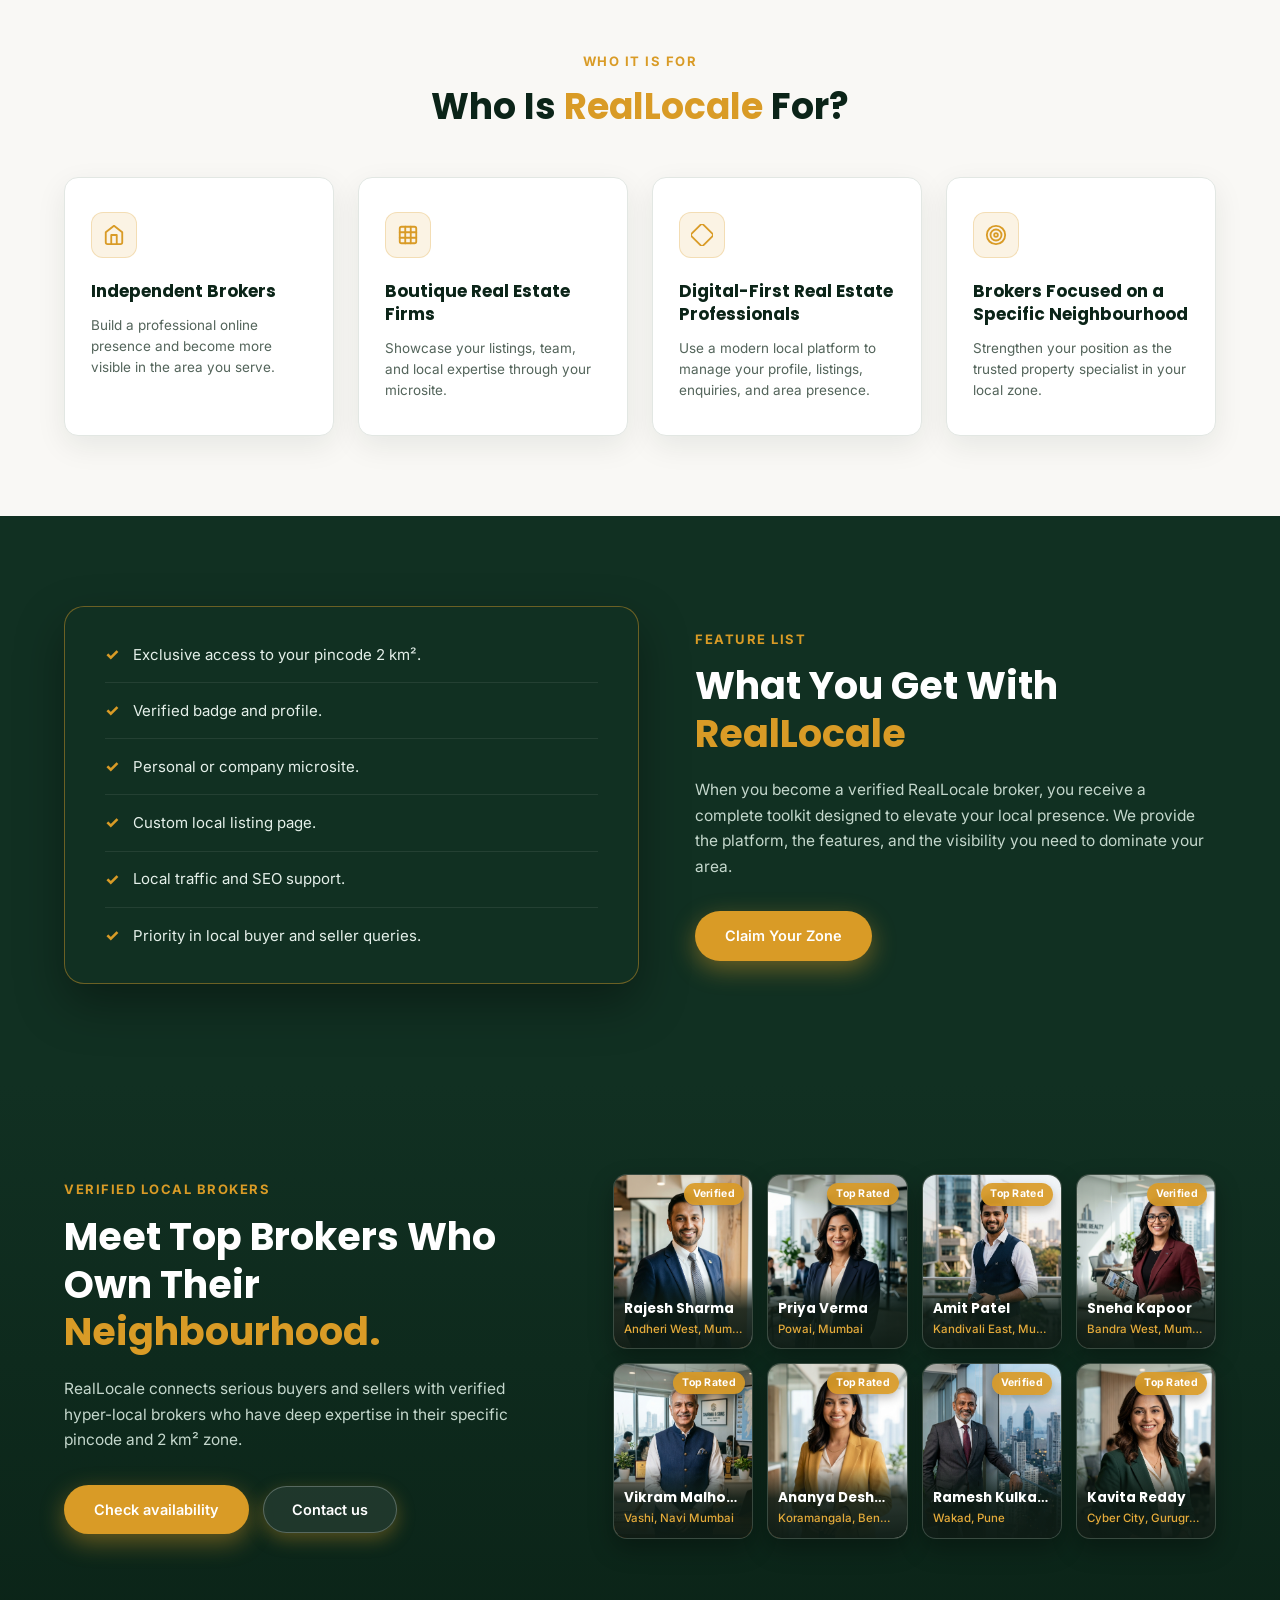
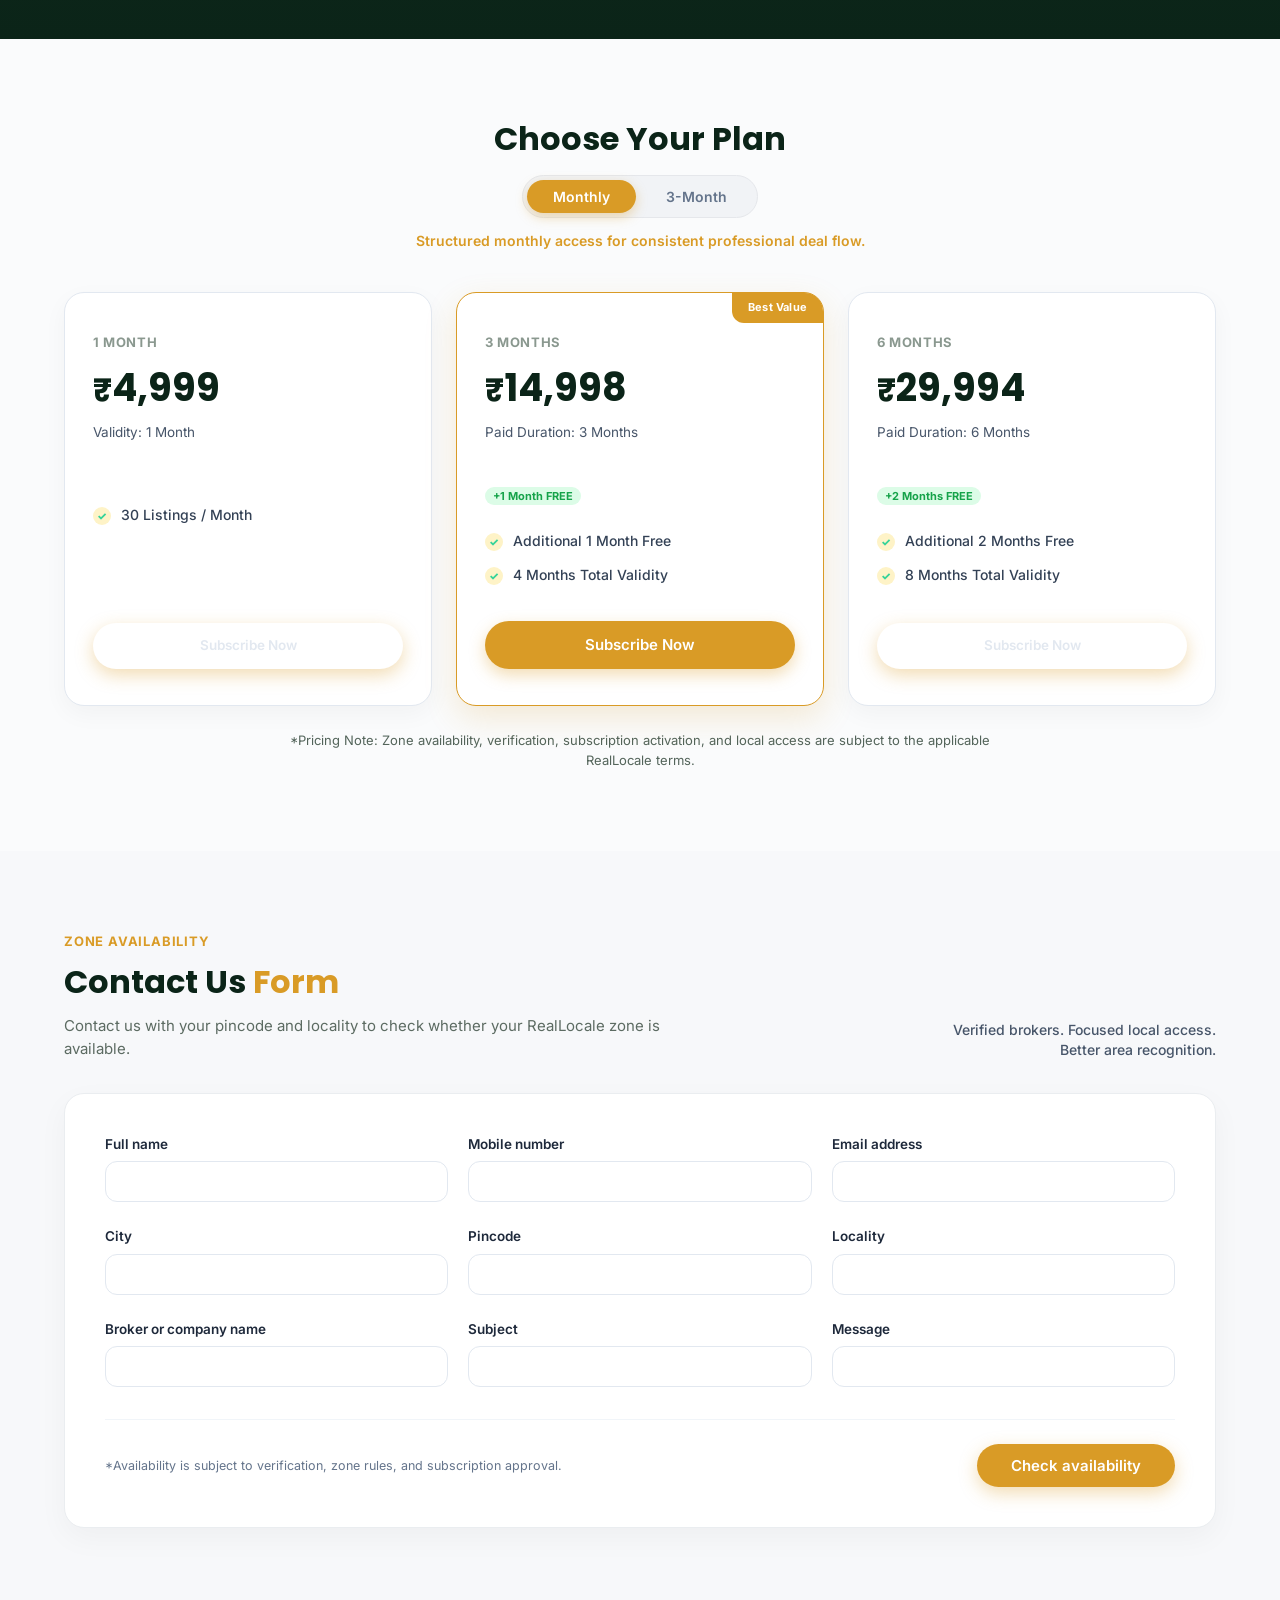
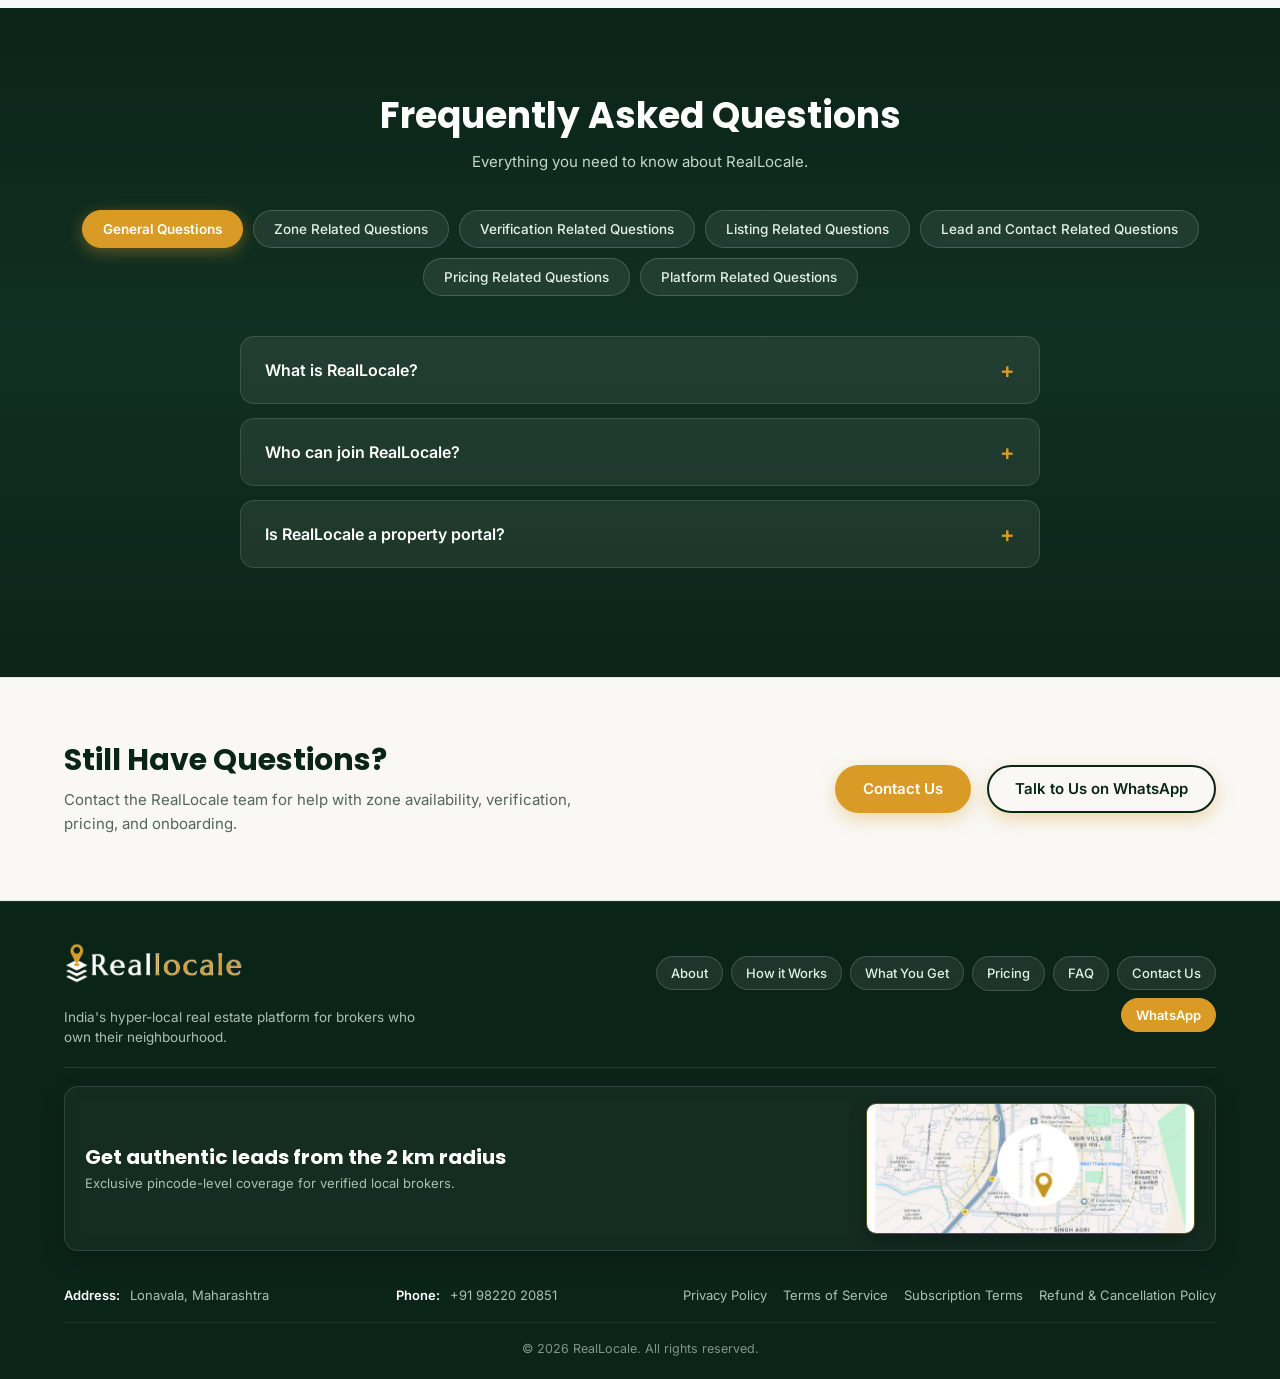
==== commit 58748807: "add" ====
--- a/index.html
+++ b/index.html
@@ -88,6 +88,19 @@
   <section class="wrap-custom-stats-wrap">
     <div class="container custom-stats-container">
       <div class="custom-stats-inner">
+            <div class="stat-item">
+          <div class="stat-icon-wrap">
+            <svg xmlns="http://www.w3.org/2000/svg" width="22" height="22" viewBox="0 0 24 24" fill="none"
+              stroke="currentColor" stroke-width="2" stroke-linecap="round" stroke-linejoin="round">
+              <path d="m3 9 9-7 9 7v11a2 2 0 0 1-2 2H5a2 2 0 0 1-2-2z"></path>
+              <polyline points="9 22 9 12 15 12 15 22"></polyline>
+            </svg>
+          </div>
+          <div class="stat-content">
+            <h4>0,000+</h4>
+            <p>Live Inventory</p>
+          </div>
+        </div>
         <div class="stat-item">
           <div class="stat-icon-wrap">
             <svg xmlns="http://www.w3.org/2000/svg" width="22" height="22" viewBox="0 0 24 24" fill="none"
@@ -99,46 +112,34 @@
             </svg>
           </div>
           <div class="stat-content">
-            <h4>2,450+</h4>
+            <h4>0,000+</h4>
             <p>Active Requirements</p>
           </div>
         </div>
+    
         <div class="stat-item">
           <div class="stat-icon-wrap">
             <svg xmlns="http://www.w3.org/2000/svg" width="22" height="22" viewBox="0 0 24 24" fill="none"
               stroke="currentColor" stroke-width="2" stroke-linecap="round" stroke-linejoin="round">
-              <path d="m3 9 9-7 9 7v11a2 2 0 0 1-2 2H5a2 2 0 0 1-2-2z"></path>
-              <polyline points="9 22 9 12 15 12 15 22"></polyline>
+              <path d="M22 11.08V12a10 10 0 1 1-5.93-9.14"></path>
+              <polyline points="22 4 12 14.01 9 11.01"></polyline>
             </svg>
           </div>
           <div class="stat-content">
-            <h4>5,800+</h4>
-            <p>Live Inventory</p>
+            <h4>0,000+</h4>
+            <p>Verified Members</p>
           </div>
         </div>
         <div class="stat-item">
           <div class="stat-icon-wrap">
             <svg xmlns="http://www.w3.org/2000/svg" width="22" height="22" viewBox="0 0 24 24" fill="none"
               stroke="currentColor" stroke-width="2" stroke-linecap="round" stroke-linejoin="round">
-              <path d="M22 11.08V12a10 10 0 1 1-5.93-9.14"></path>
-              <polyline points="22 4 12 14.01 9 11.01"></polyline>
-            </svg>
-          </div>
-          <div class="stat-content">
-            <h4>3,200+</h4>
-            <p>Verified Members</p>
-          </div>
-        </div>
-        <div class="stat-item">
-          <div class="stat-icon-wrap">
-            <svg xmlns="http://www.w3.org/2000/svg" width="22" height="22" viewBox="0 0 24 24" fill="none"
-              stroke="currentColor" stroke-width="2" stroke-linecap="round" stroke-linejoin="round">
               <path d="M21 10c0 7-9 13-9 13s-9-6-9-13a9 9 0 0 1 18 0z"></path>
               <circle cx="12" cy="10" r="3"></circle>
             </svg>
           </div>
           <div class="stat-content">
-            <h4>40+</h4>
+            <h4>00+</h4>
             <p>Cities Covered</p>
           </div>
         </div>
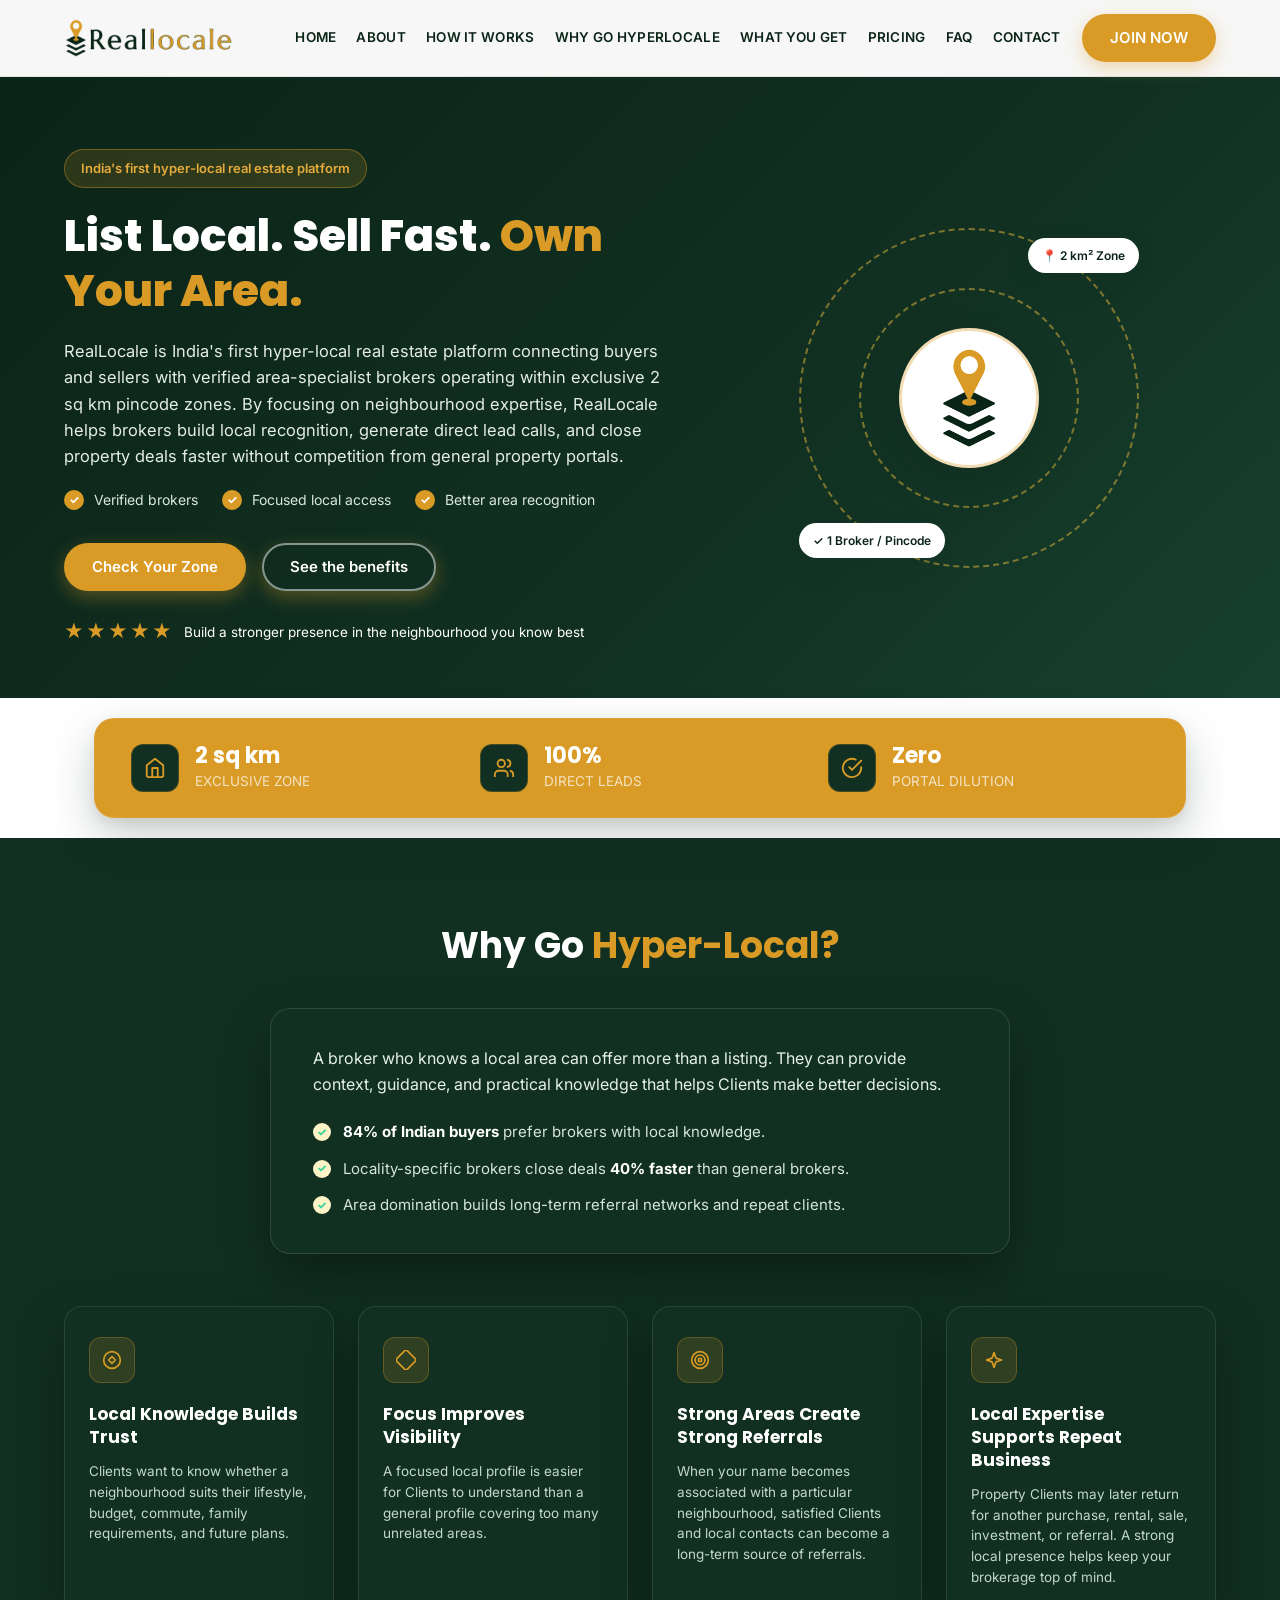
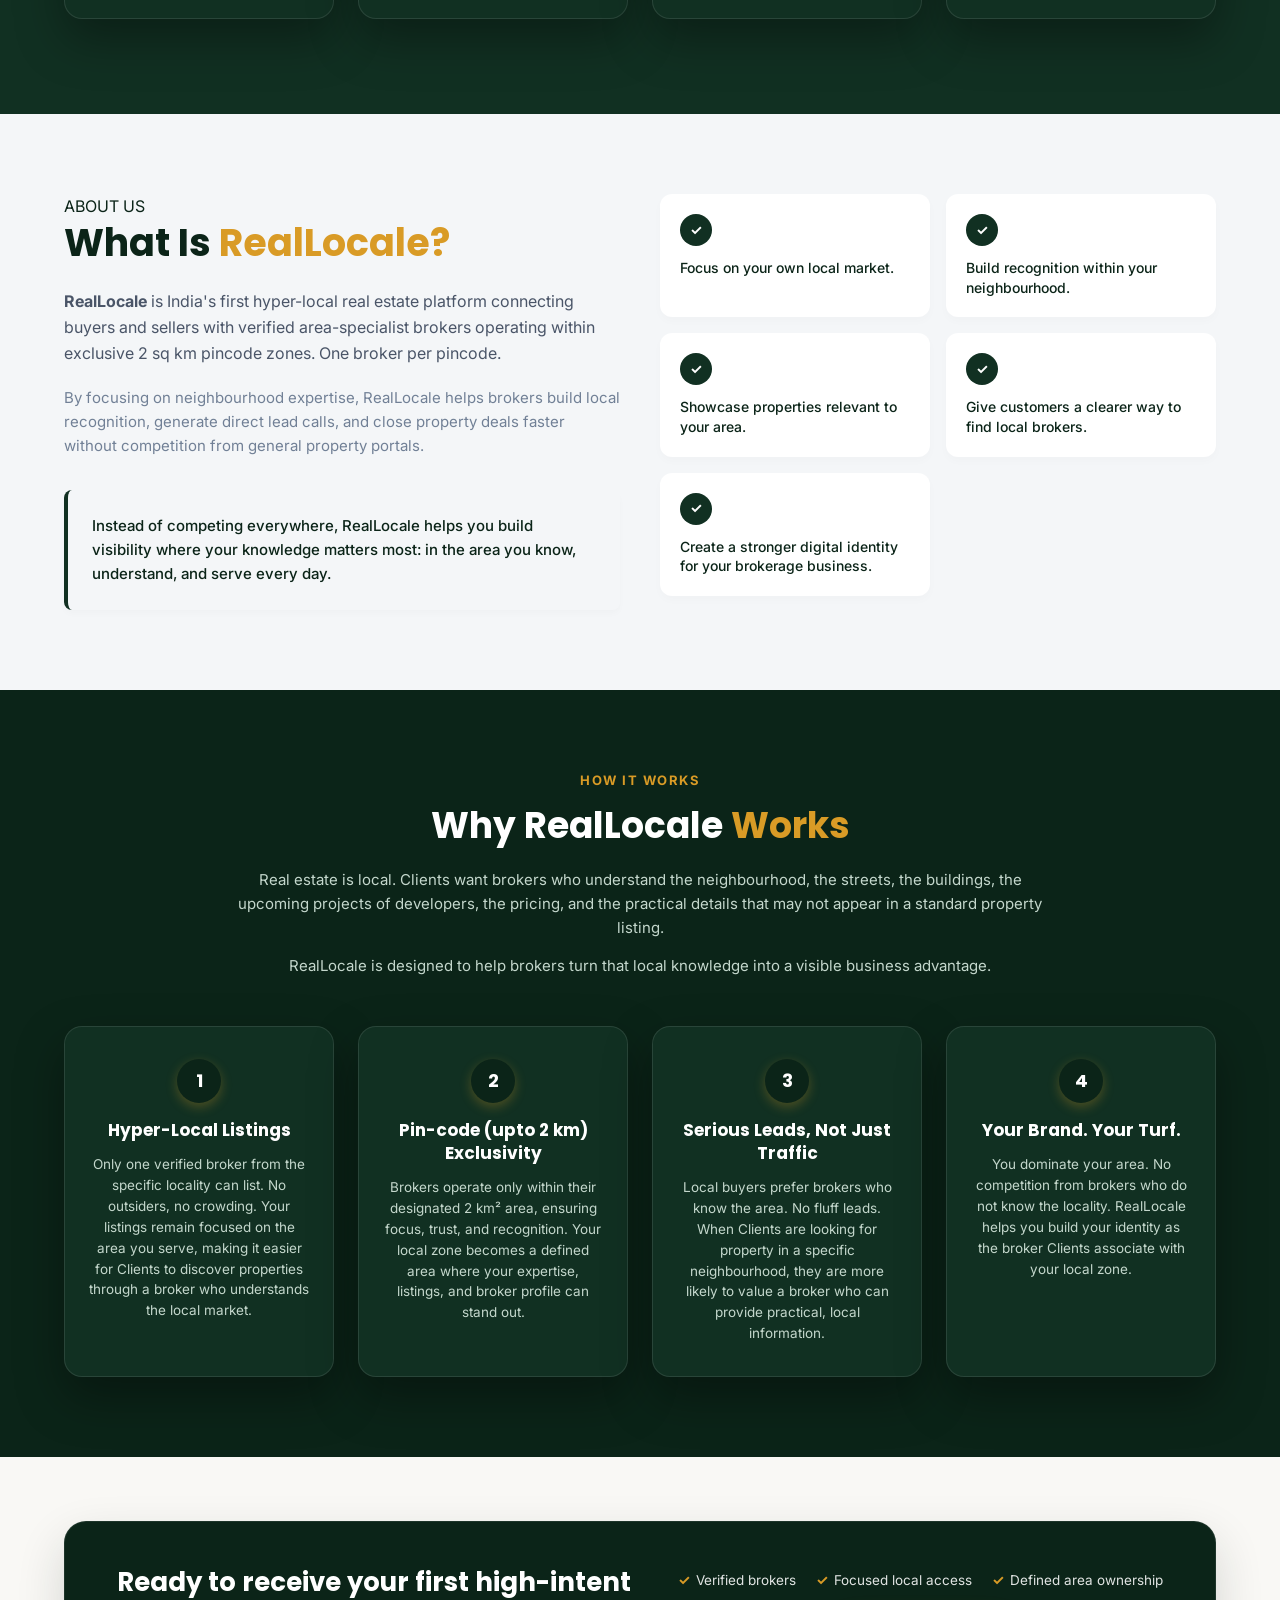
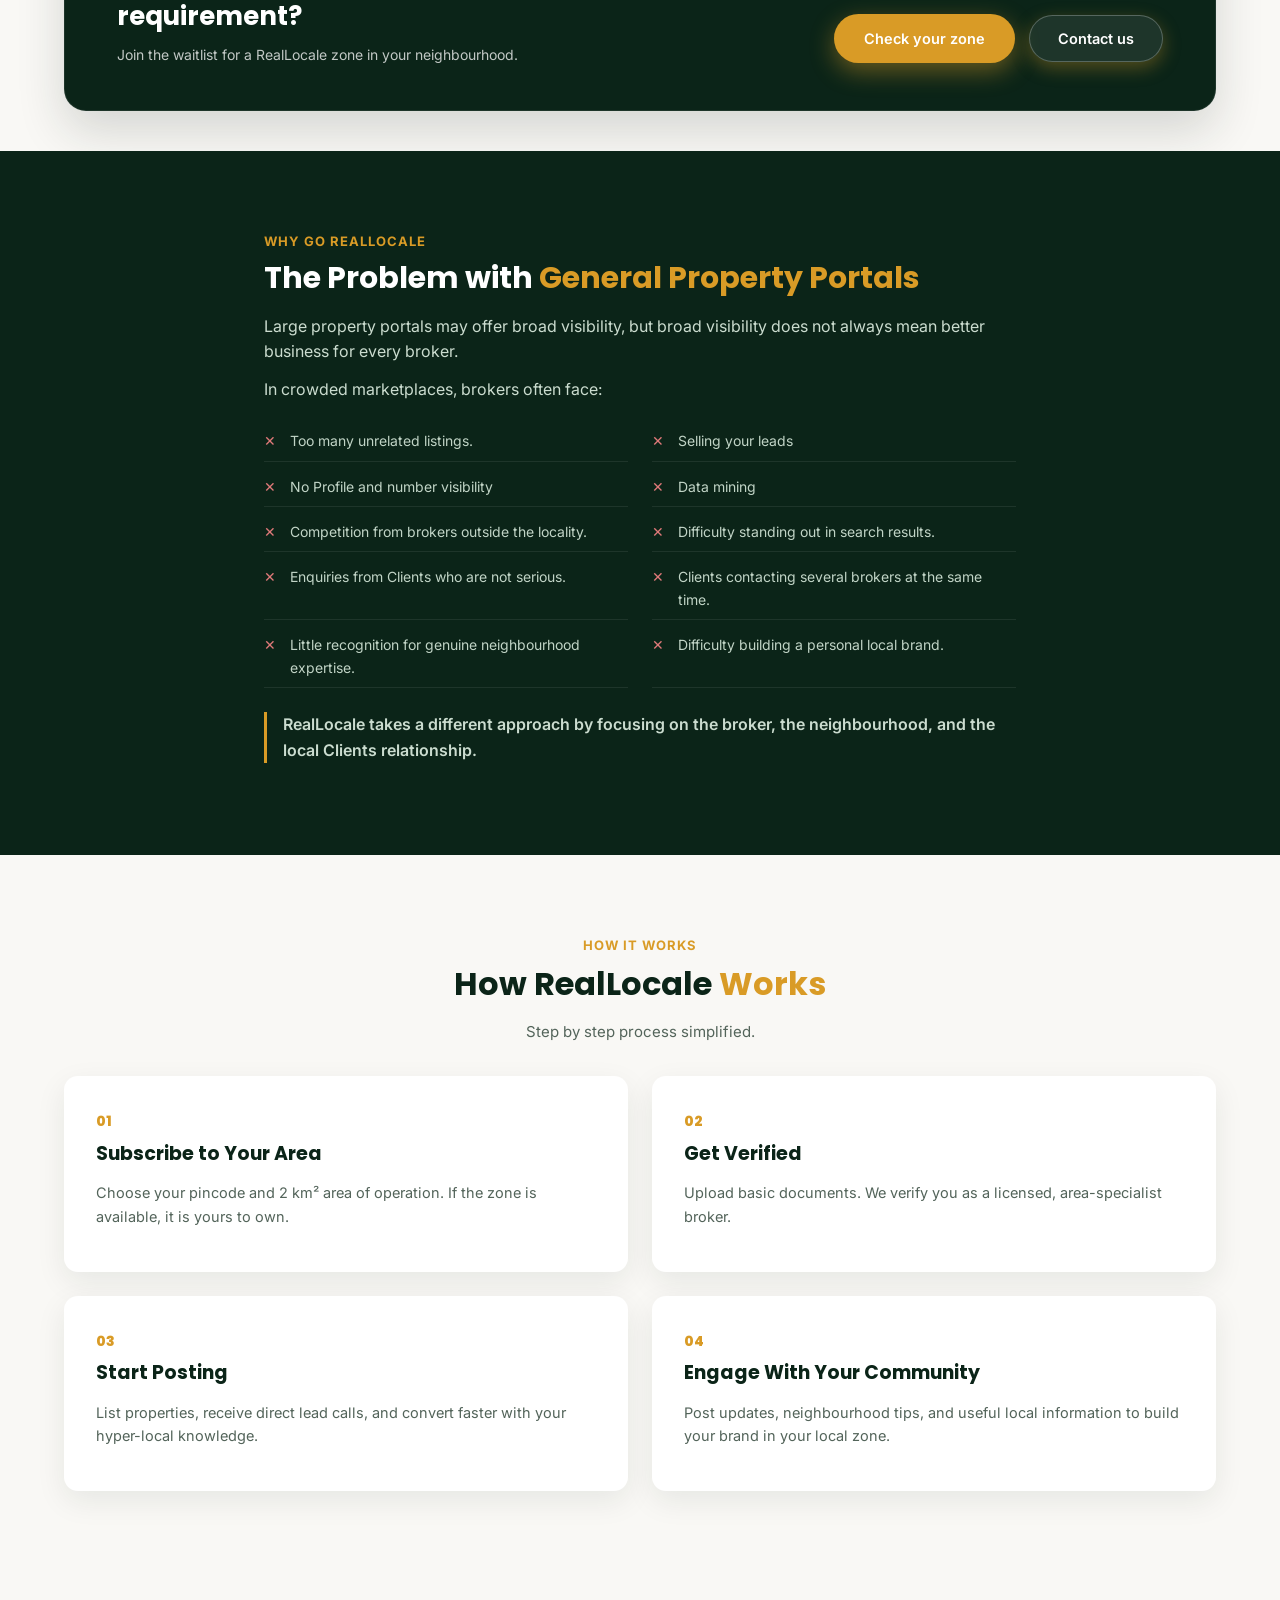
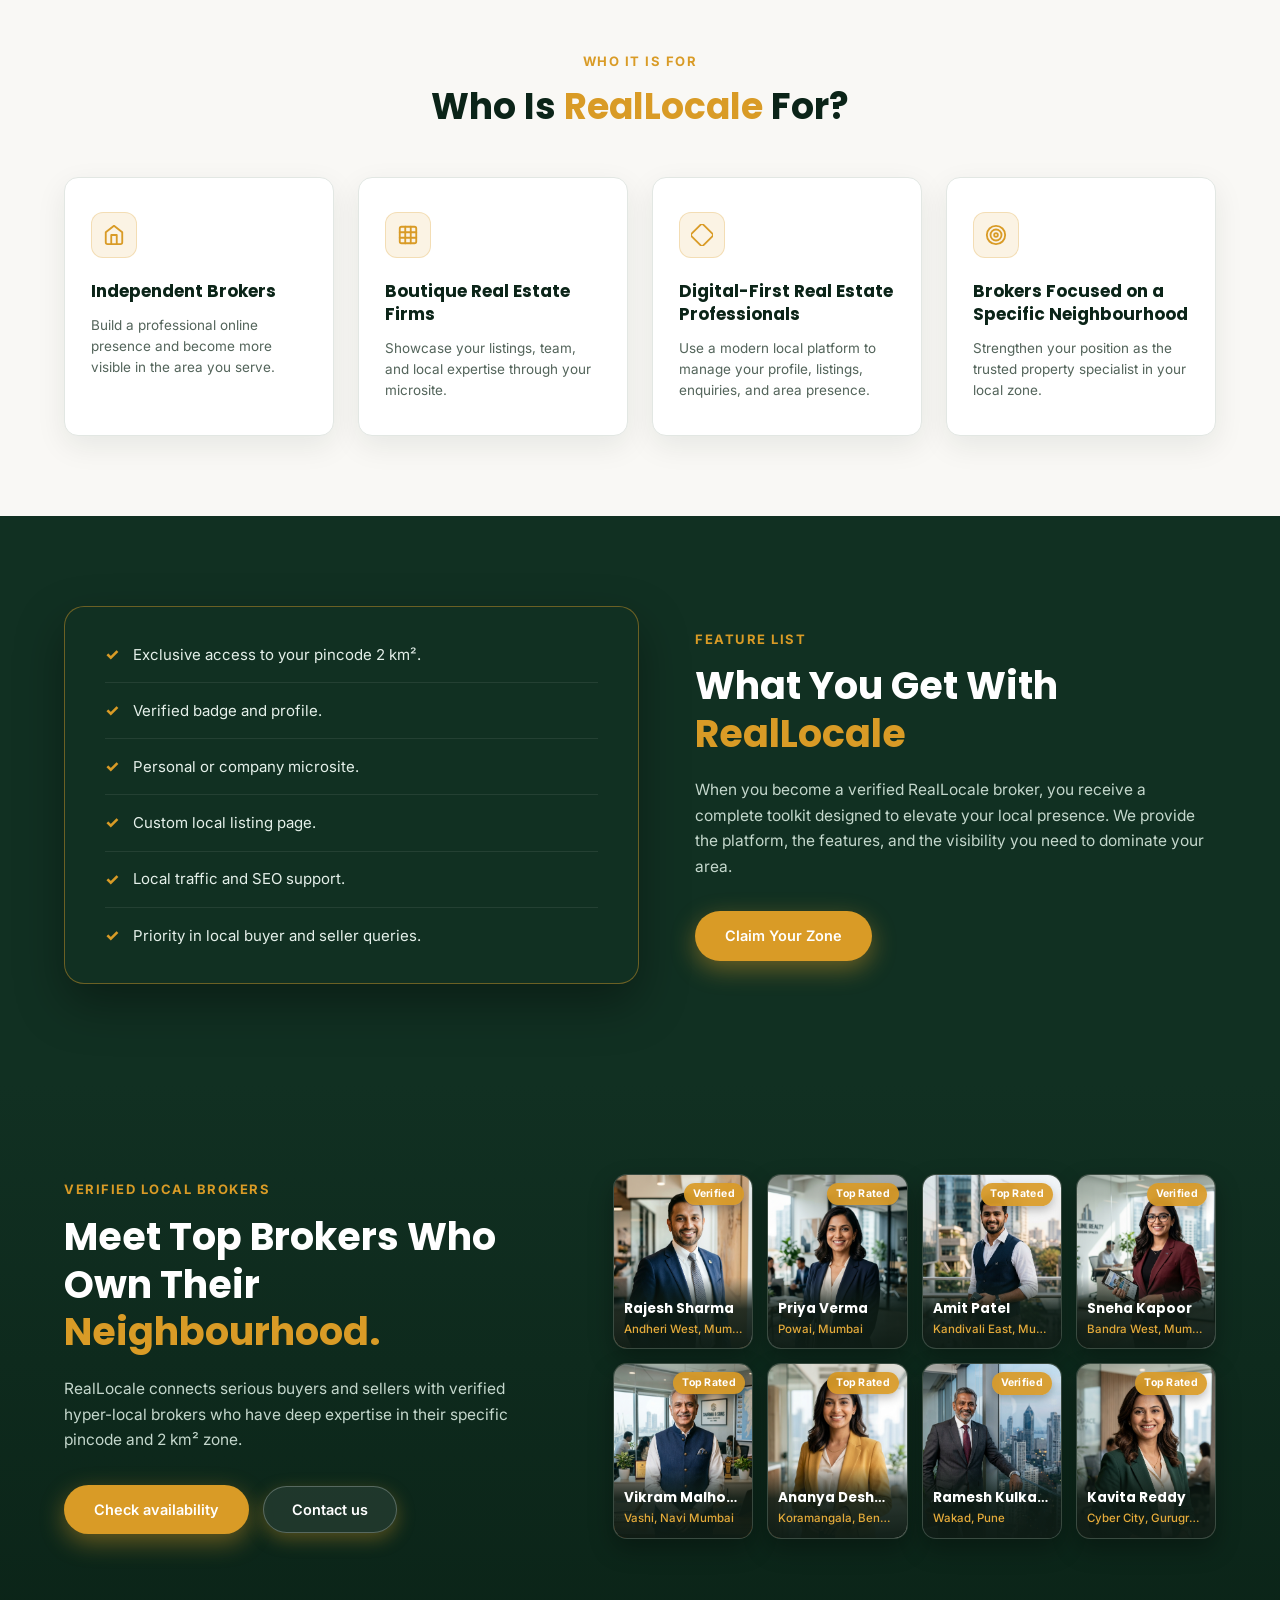
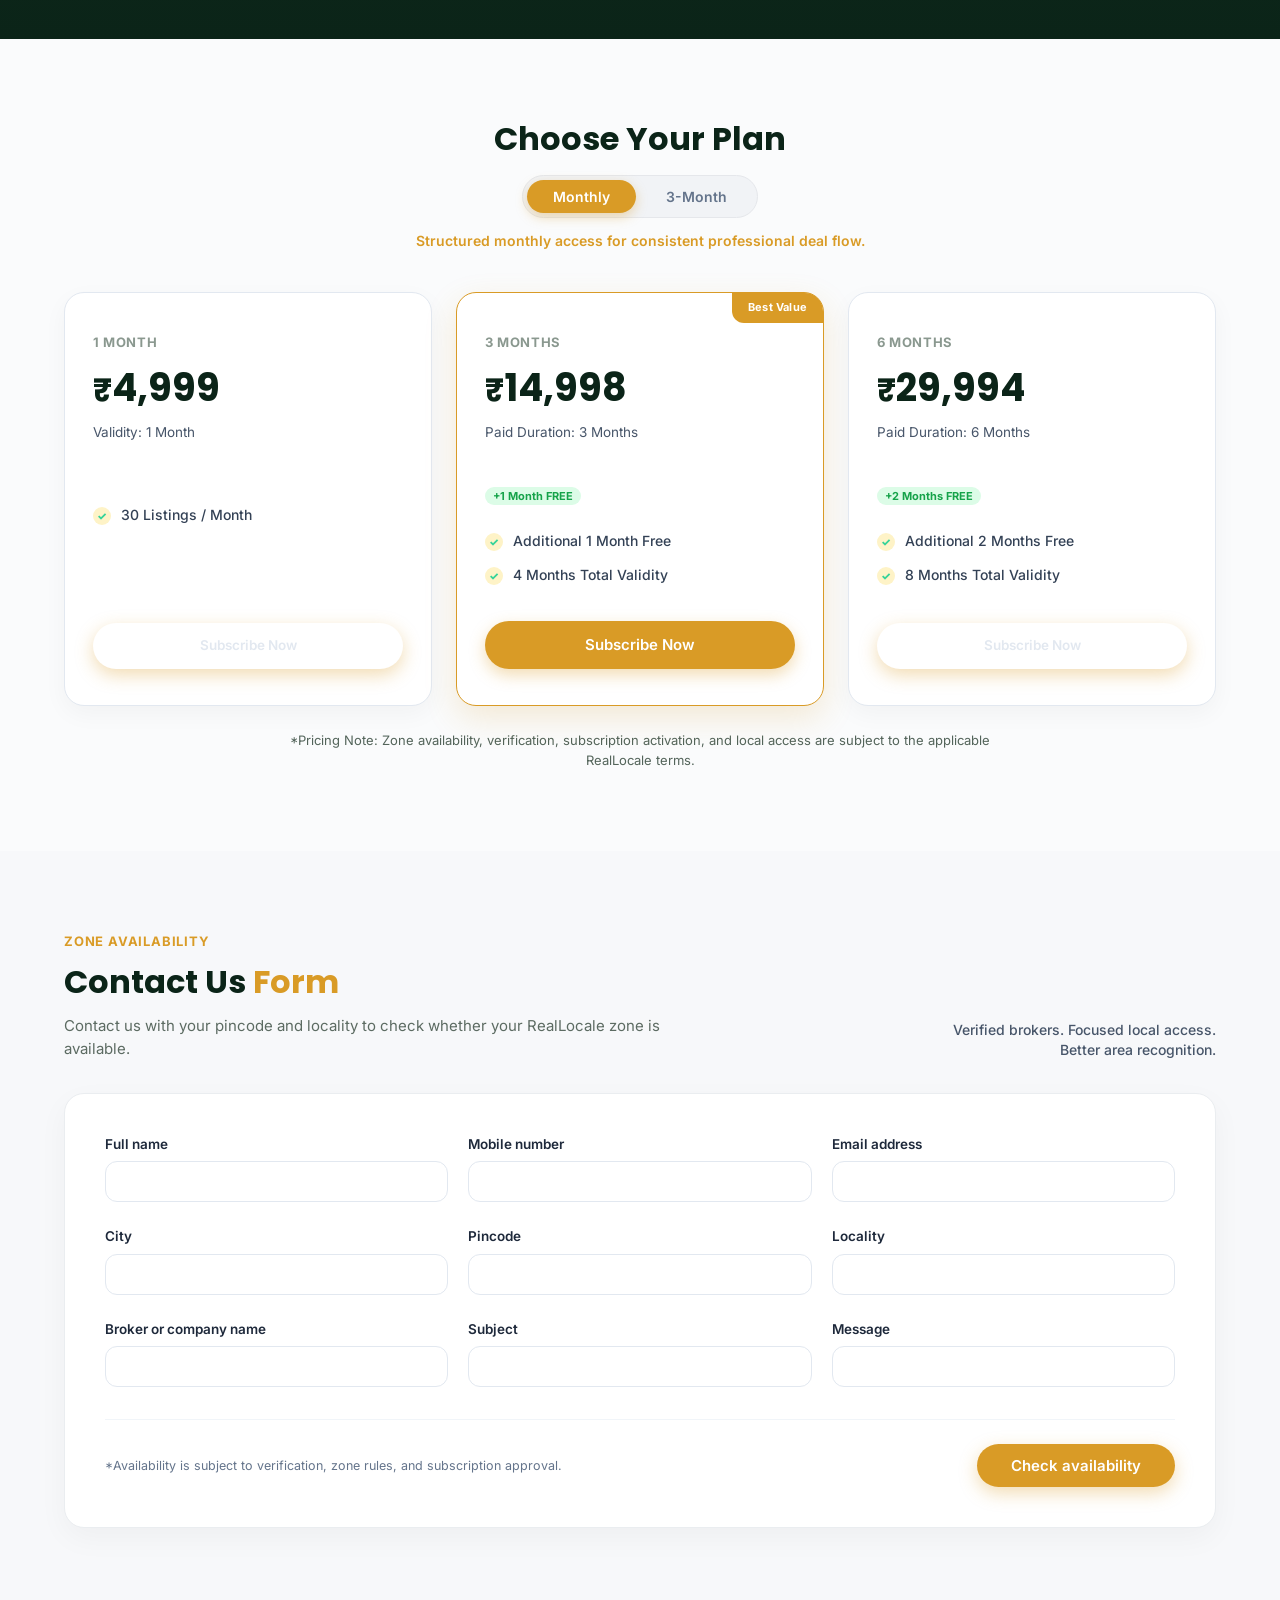
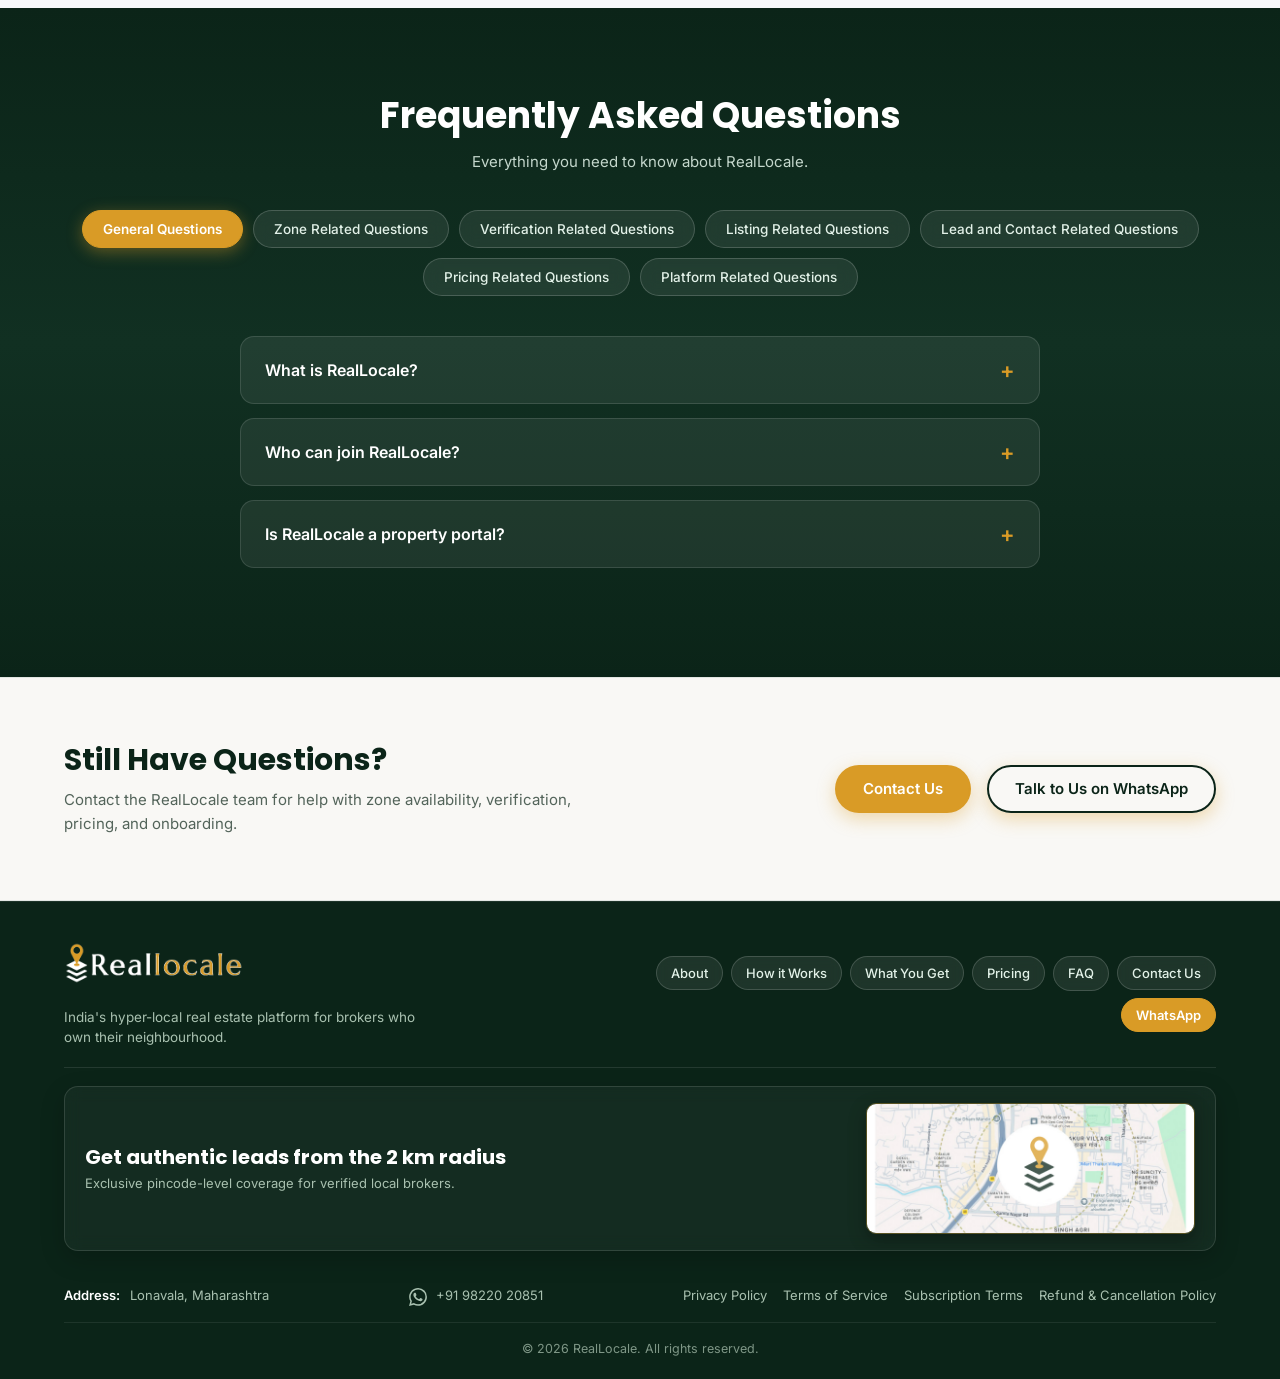
==== commit bf47f53b: "add" ====
--- a/index.html
+++ b/index.html
@@ -87,63 +87,51 @@
   <!-- wrap-custom-stats-wrap  -->
   <section class="wrap-custom-stats-wrap">
     <div class="container custom-stats-container">
-      <div class="custom-stats-inner">
-            <div class="stat-item">
-          <div class="stat-icon-wrap">
-            <svg xmlns="http://www.w3.org/2000/svg" width="22" height="22" viewBox="0 0 24 24" fill="none"
-              stroke="currentColor" stroke-width="2" stroke-linecap="round" stroke-linejoin="round">
-              <path d="m3 9 9-7 9 7v11a2 2 0 0 1-2 2H5a2 2 0 0 1-2-2z"></path>
-              <polyline points="9 22 9 12 15 12 15 22"></polyline>
-            </svg>
-          </div>
-          <div class="stat-content">
-            <h4>0,000+</h4>
-            <p>Live Inventory</p>
-          </div>
-        </div>
-        <div class="stat-item">
-          <div class="stat-icon-wrap">
-            <svg xmlns="http://www.w3.org/2000/svg" width="22" height="22" viewBox="0 0 24 24" fill="none"
-              stroke="currentColor" stroke-width="2" stroke-linecap="round" stroke-linejoin="round">
-              <path d="M16 21v-2a4 4 0 0 0-4-4H6a4 4 0 0 0-4 4v2"></path>
-              <circle cx="9" cy="7" r="4"></circle>
-              <path d="M22 21v-2a4 4 0 0 0-3-3.87"></path>
-              <path d="M16 3.13a4 4 0 0 1 0 7.75"></path>
-            </svg>
-          </div>
-          <div class="stat-content">
-            <h4>0,000+</h4>
-            <p>Active Requirements</p>
-          </div>
-        </div>
-    
-        <div class="stat-item">
-          <div class="stat-icon-wrap">
-            <svg xmlns="http://www.w3.org/2000/svg" width="22" height="22" viewBox="0 0 24 24" fill="none"
-              stroke="currentColor" stroke-width="2" stroke-linecap="round" stroke-linejoin="round">
-              <path d="M22 11.08V12a10 10 0 1 1-5.93-9.14"></path>
-              <polyline points="22 4 12 14.01 9 11.01"></polyline>
-            </svg>
-          </div>
-          <div class="stat-content">
-            <h4>0,000+</h4>
-            <p>Verified Members</p>
-          </div>
-        </div>
-        <div class="stat-item">
-          <div class="stat-icon-wrap">
-            <svg xmlns="http://www.w3.org/2000/svg" width="22" height="22" viewBox="0 0 24 24" fill="none"
-              stroke="currentColor" stroke-width="2" stroke-linecap="round" stroke-linejoin="round">
-              <path d="M21 10c0 7-9 13-9 13s-9-6-9-13a9 9 0 0 1 18 0z"></path>
-              <circle cx="12" cy="10" r="3"></circle>
-            </svg>
-          </div>
-          <div class="stat-content">
-            <h4>00+</h4>
-            <p>Cities Covered</p>
-          </div>
-        </div>
-      </div>
+<div class="custom-stats-inner">
+  <div class="stat-item">
+    <div class="stat-icon-wrap">
+      <svg xmlns="http://www.w3.org/2000/svg" width="22" height="22" viewBox="0 0 24 24" fill="none"
+        stroke="currentColor" stroke-width="2" stroke-linecap="round" stroke-linejoin="round">
+        <path d="m3 9 9-7 9 7v11a2 2 0 0 1-2 2H5a2 2 0 0 1-2-2z"></path>
+        <polyline points="9 22 9 12 15 12 15 22"></polyline>
+      </svg>
+    </div>
+    <div class="stat-content">
+      <h4>2 sq km</h4>
+      <p>EXCLUSIVE ZONE</p>
+    </div>
+  </div>
+
+  <div class="stat-item">
+    <div class="stat-icon-wrap">
+      <svg xmlns="http://www.w3.org/2000/svg" width="22" height="22" viewBox="0 0 24 24" fill="none"
+        stroke="currentColor" stroke-width="2" stroke-linecap="round" stroke-linejoin="round">
+        <path d="M16 21v-2a4 4 0 0 0-4-4H6a4 4 0 0 0-4 4v2"></path>
+        <circle cx="9" cy="7" r="4"></circle>
+        <path d="M22 21v-2a4 4 0 0 0-3-3.87"></path>
+        <path d="M16 3.13a4 4 0 0 1 0 7.75"></path>
+      </svg>
+    </div>
+    <div class="stat-content">
+      <h4>100%</h4>
+      <p>DIRECT LEADS</p>
+    </div>
+  </div>
+
+  <div class="stat-item">
+    <div class="stat-icon-wrap">
+      <svg xmlns="http://www.w3.org/2000/svg" width="22" height="22" viewBox="0 0 24 24" fill="none"
+        stroke="currentColor" stroke-width="2" stroke-linecap="round" stroke-linejoin="round">
+        <path d="M22 11.08V12a10 10 0 1 1-5.93-9.14"></path>
+        <polyline points="22 4 12 14.01 9 11.01"></polyline>
+      </svg>
+    </div>
+    <div class="stat-content">
+      <h4>Zero</h4>
+      <p>PORTAL DILUTION</p>
+    </div>
+  </div>
+</div>
     </div>
   </section>
   <!-- Why Hyperlocal -->
@@ -227,9 +215,11 @@
         <span class="eyebrow">ABOUT US</span>
         <h2>What Is <span class="text-gold">RealLocale?</span></h2>
         <p><strong>RealLocale</strong> is India's first hyper-local real estate platform connecting buyers and sellers
-          with verified area-specialist brokers operating within exclusive 2 sq km pincode zones. One broker per pincode.</p>
+          with verified area-specialist brokers operating within exclusive 2 sq km pincode zones. One broker per
+          pincode.</p>
         <p class="sub-text">By focusing on neighbourhood expertise, RealLocale helps brokers build local recognition,
-          generate direct lead calls, and close property deals faster without competition from general property portals.</p>
+          generate direct lead calls, and close property deals faster without competition from general property portals.
+        </p>
 
         <div class="problem-callout">
           <p>Instead of competing everywhere, RealLocale helps you build visibility where your knowledge matters most:
@@ -1008,10 +998,15 @@
         <div class="footer-info-item">
           <strong>Address:</strong> Lonavala, Maharashtra
         </div>
-        <div class="footer-info-item">
-          <strong>Phone:</strong>
-          <a href="tel:+919822020851">+91 98220 20851</a>
-        </div>
+     <div class="footer-info-item">
+  <a href="https://wa.me/919822020851" target="_blank" rel="noopener noreferrer">
+    <svg xmlns="http://www.w3.org/2000/svg" width="18" height="18" viewBox="0 0 24 24"
+      fill="currentColor" style="vertical-align: middle; margin-right: 5px;">
+      <path d="M20.52 3.48A11.8 11.8 0 0 0 12.04 0C5.5 0 .18 5.32.18 11.86c0 2.09.55 4.13 1.59 5.93L.08 24l6.36-1.67a11.84 11.84 0 0 0 5.6 1.42h.01c6.54 0 11.86-5.32 11.86-11.86a11.8 11.8 0 0 0-3.39-8.41ZM12.04 21.7a9.83 9.83 0 0 1-5.01-1.37l-.36-.21-3.77.99 1.01-3.67-.23-.38a9.83 9.83 0 1 1 8.36 4.64Zm5.4-7.36c-.3-.15-1.77-.87-2.04-.97-.28-.1-.48-.15-.68.15-.2.3-.78.97-.96 1.17-.18.2-.35.22-.65.07-.3-.15-1.26-.46-2.4-1.46-.89-.79-1.49-1.77-1.67-2.07-.18-.3-.02-.46.13-.61.14-.13.3-.35.45-.52.15-.18.2-.3.3-.5.1-.2.05-.37-.03-.52-.08-.15-.68-1.64-.93-2.25-.24-.59-.49-.51-.68-.52h-.58c-.2 0-.52.07-.8.37-.27.3-1.05 1.02-1.05 2.5s1.08 2.9 1.23 3.1c.15.2 2.12 3.24 5.13 4.54.72.31 1.28.5 1.72.64.72.23 1.38.2 1.9.12.58-.09 1.77-.72 2.02-1.42.25-.7.25-1.3.18-1.42-.08-.13-.28-.2-.58-.35Z"/>
+    </svg>
+    +91 98220 20851
+  </a>
+</div>
         <div class="footer-legal-links">
           <a href="privacy-policy.html">Privacy Policy</a>
           <a href="terms-of-service.html">Terms of Service</a>
--- a/css/style.css
+++ b/css/style.css
@@ -483,7 +483,7 @@
   border-radius: 20px;
   padding: 24px 36px;
   display: grid;
-  grid-template-columns: repeat(4, 1fr);
+  grid-template-columns: repeat(3, 1fr);
   gap: 28px;
   align-items: center;
   box-shadow: 0 18px 45px rgba(15, 38, 26, 0.22), 0 4px 12px rgba(0, 0, 0, 0.08);
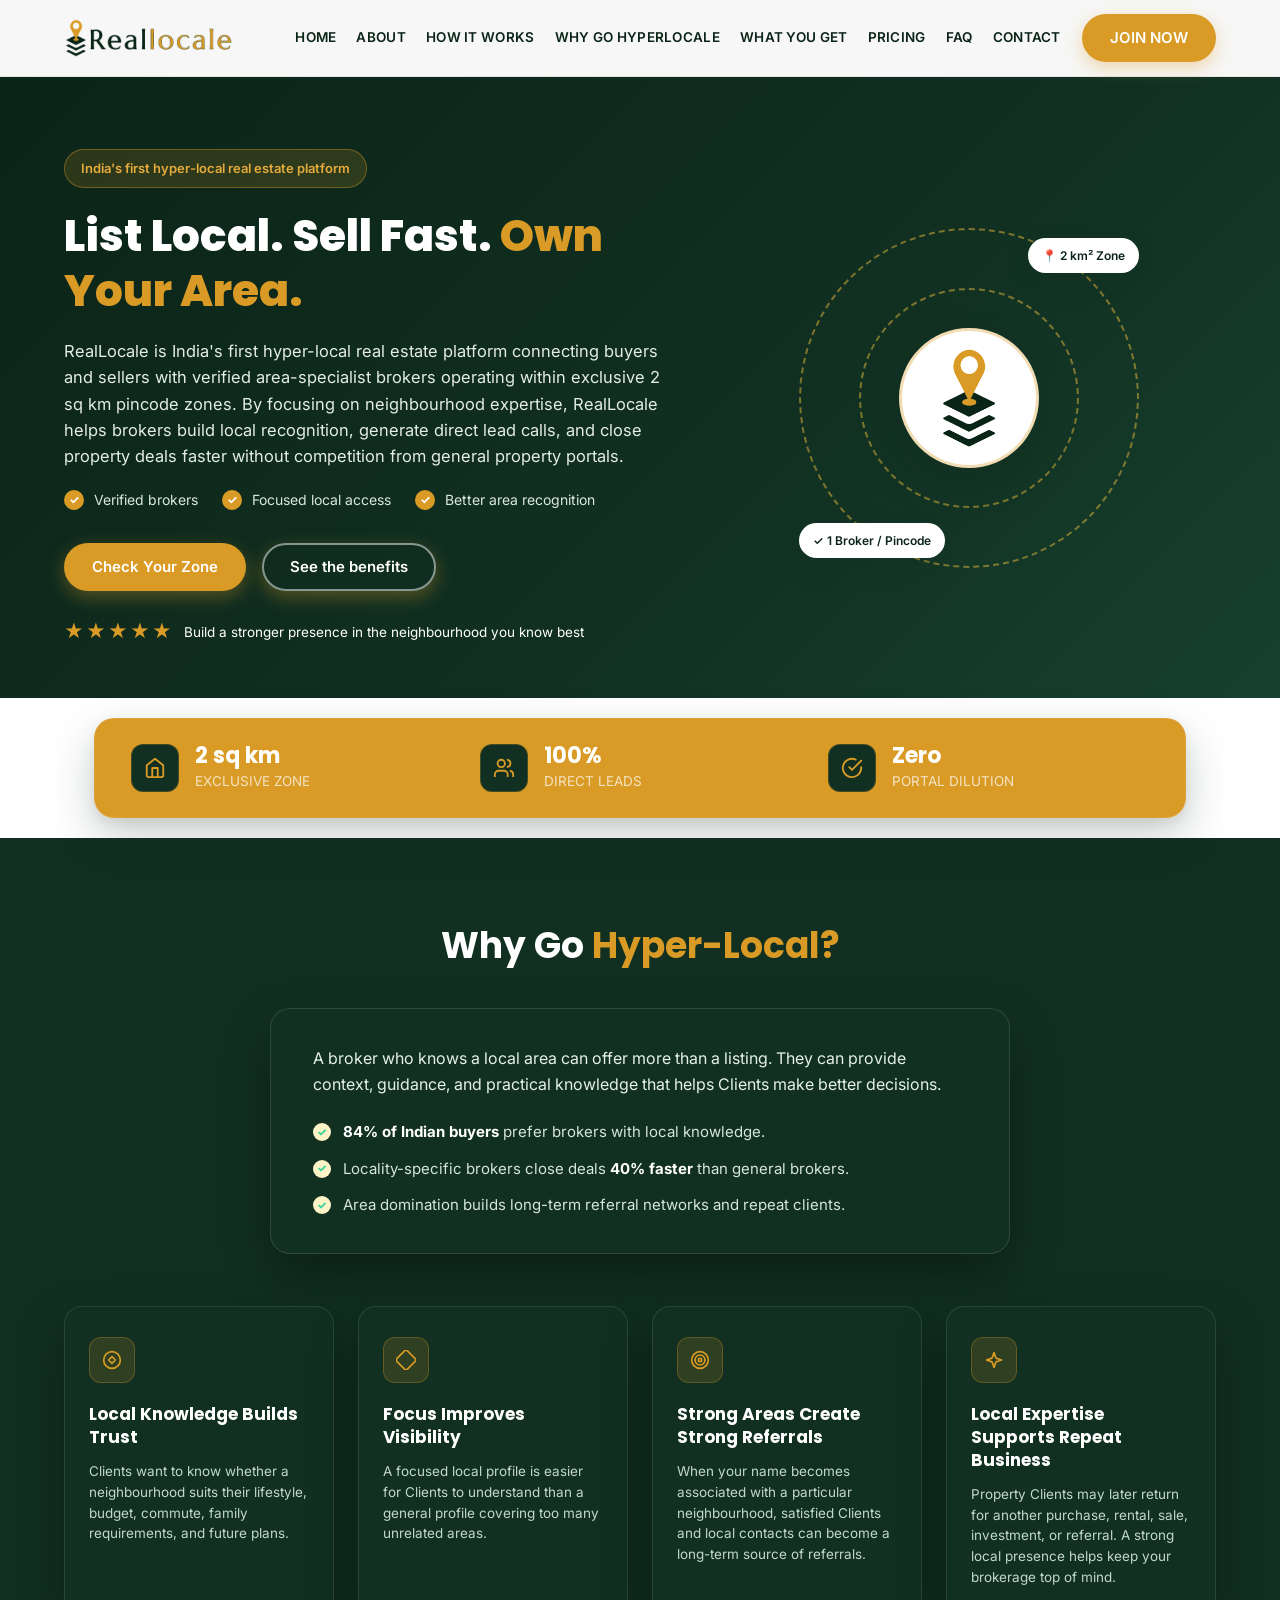
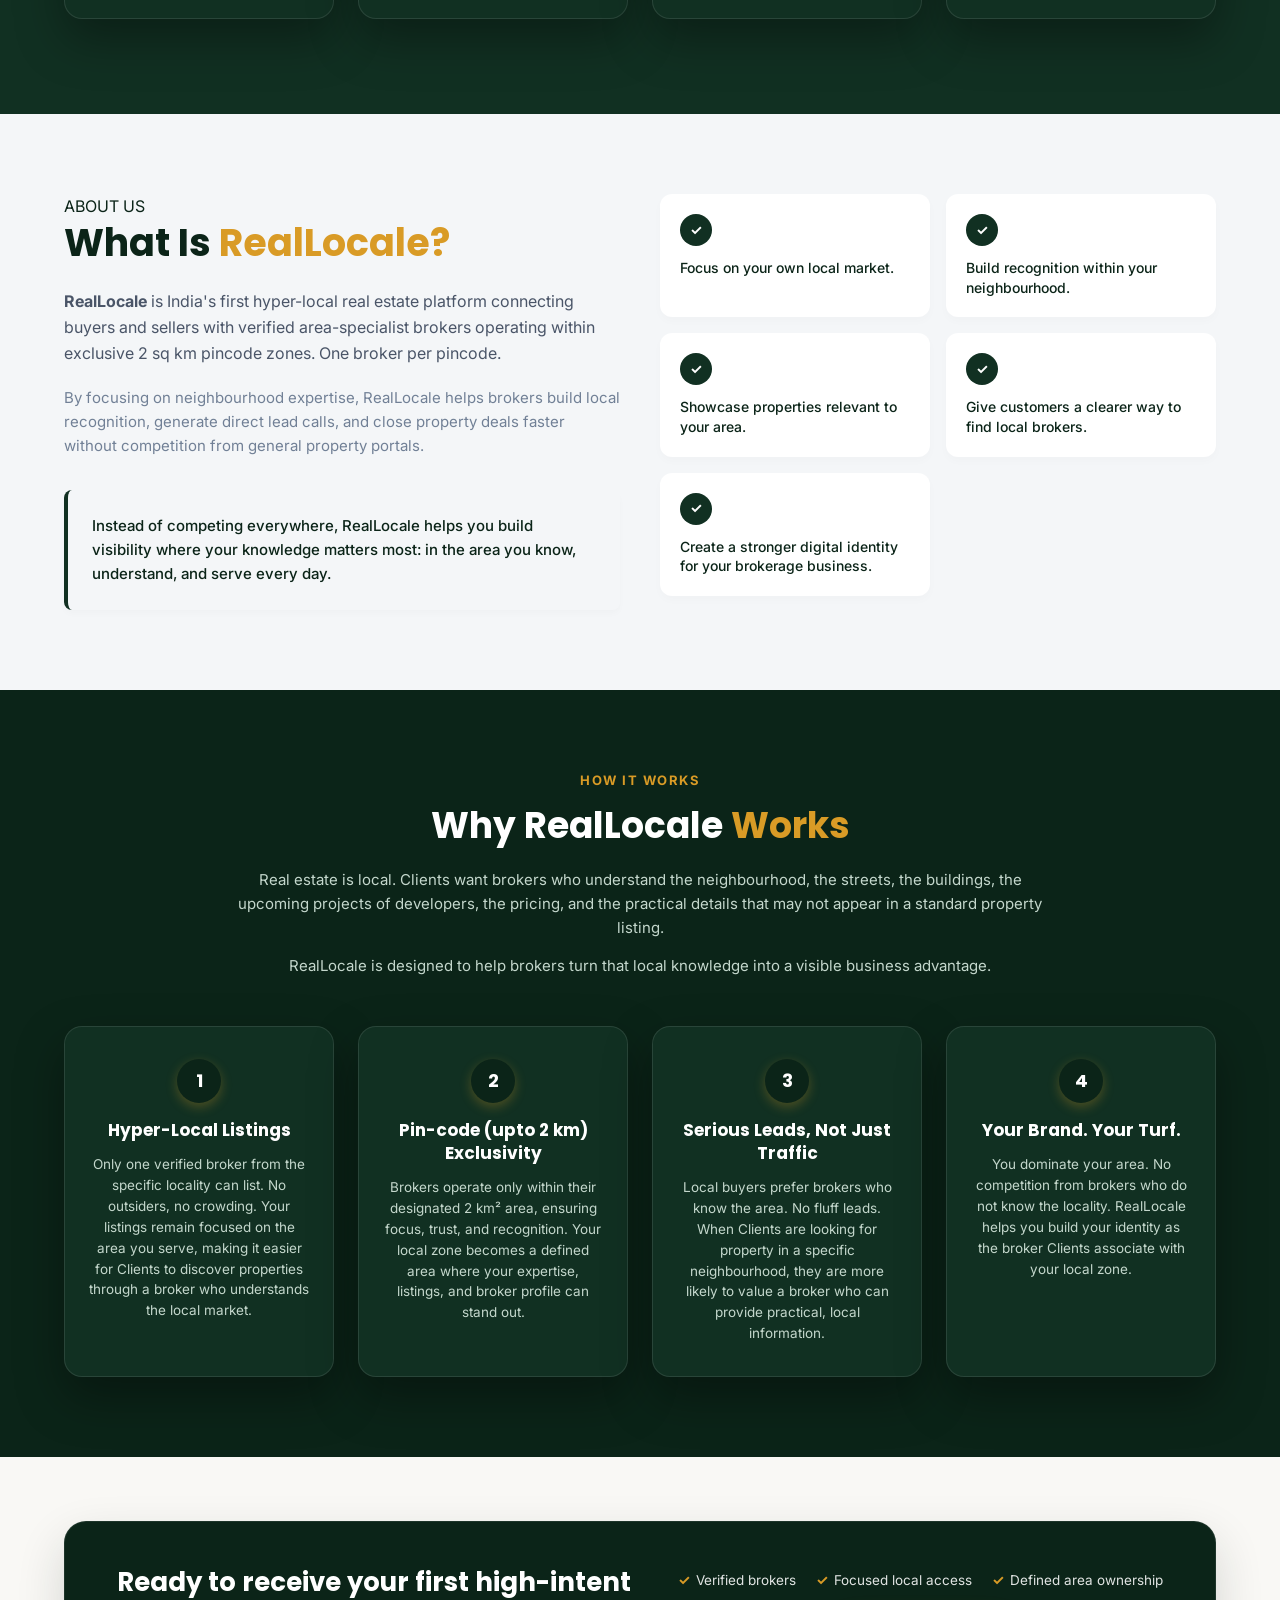
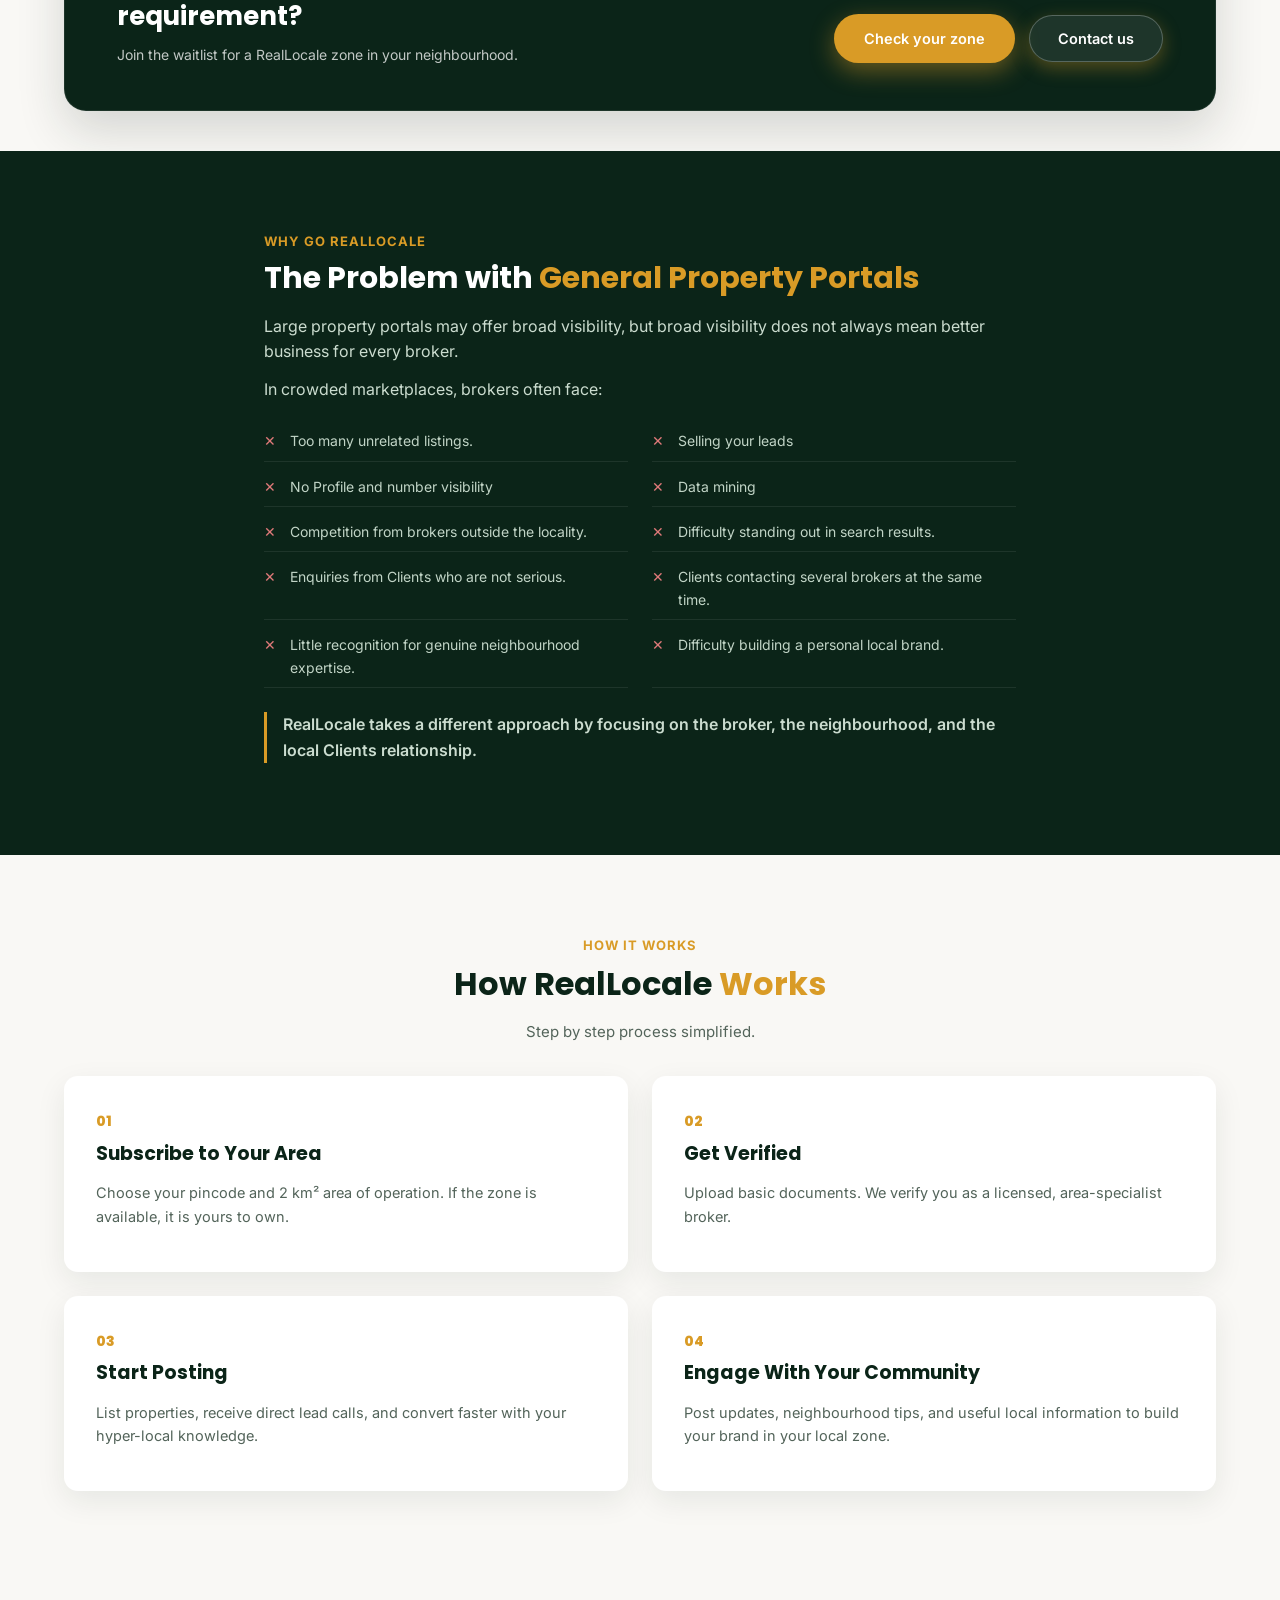
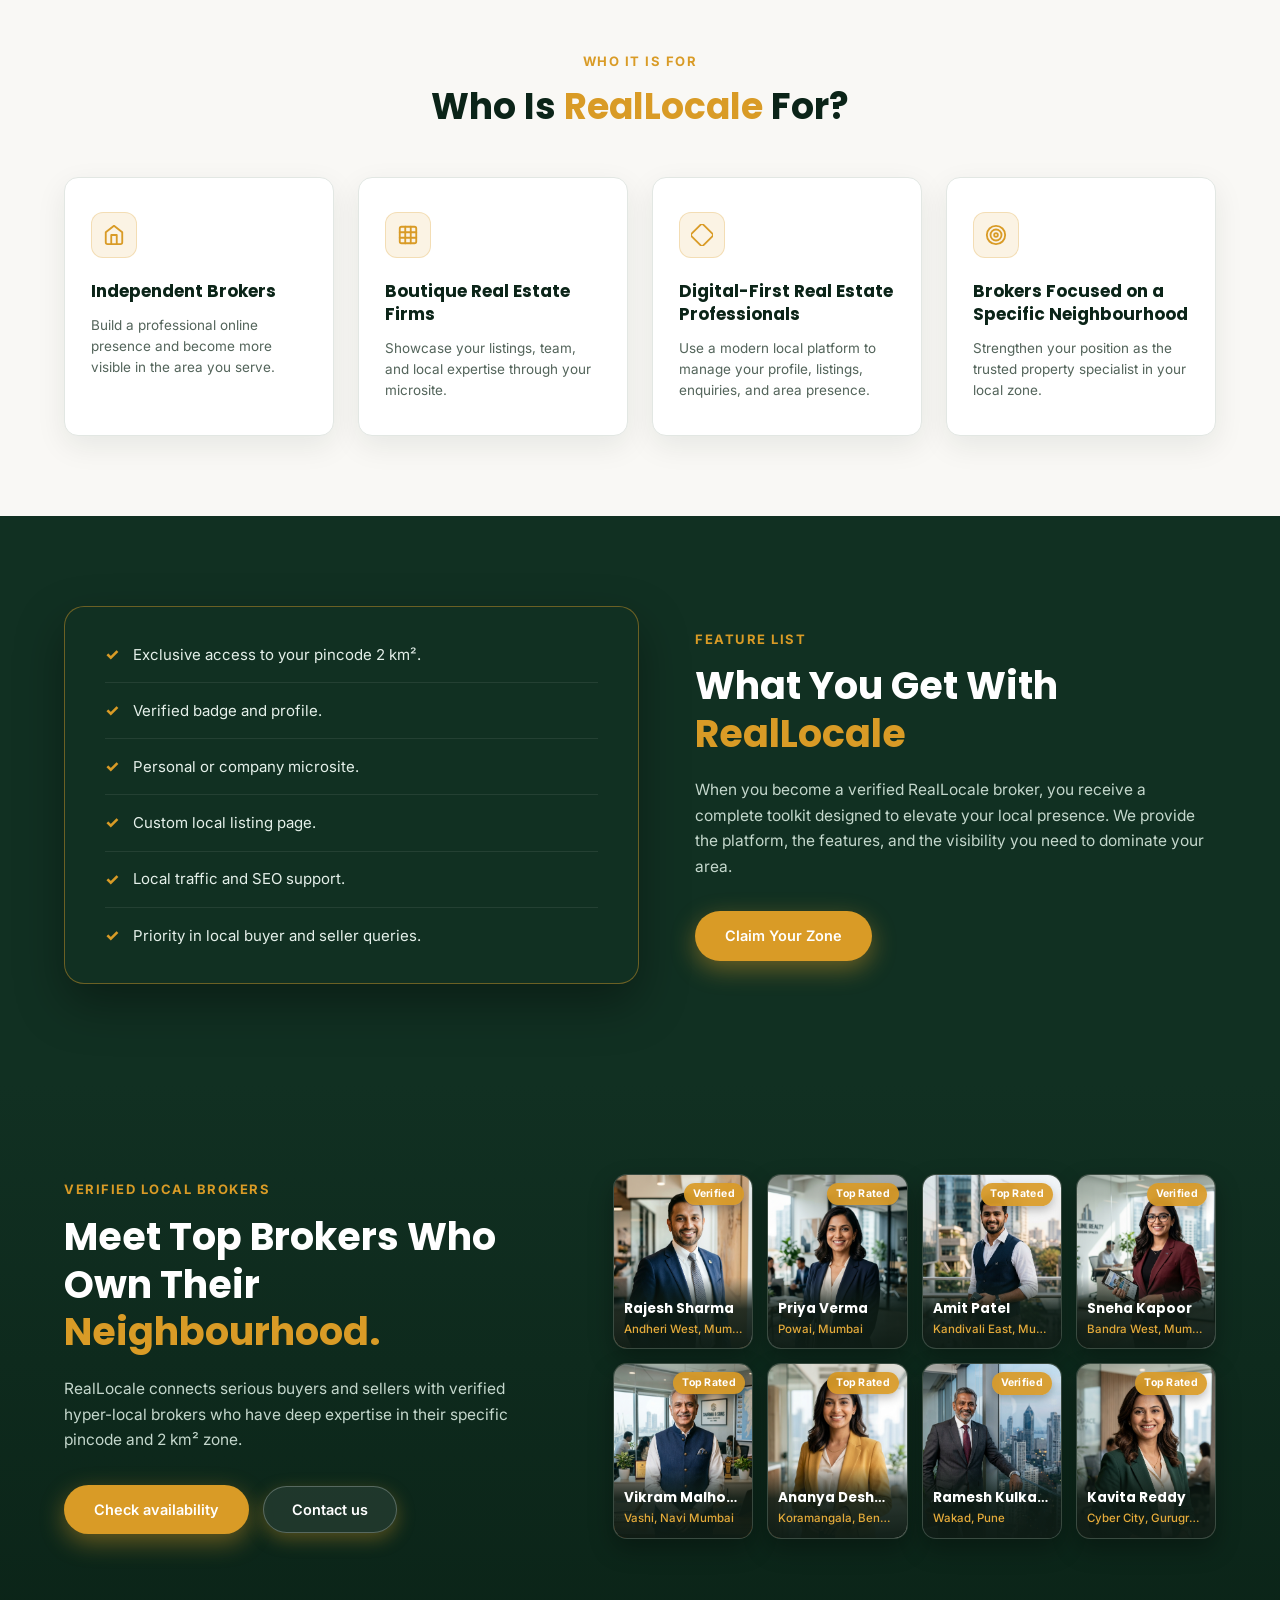
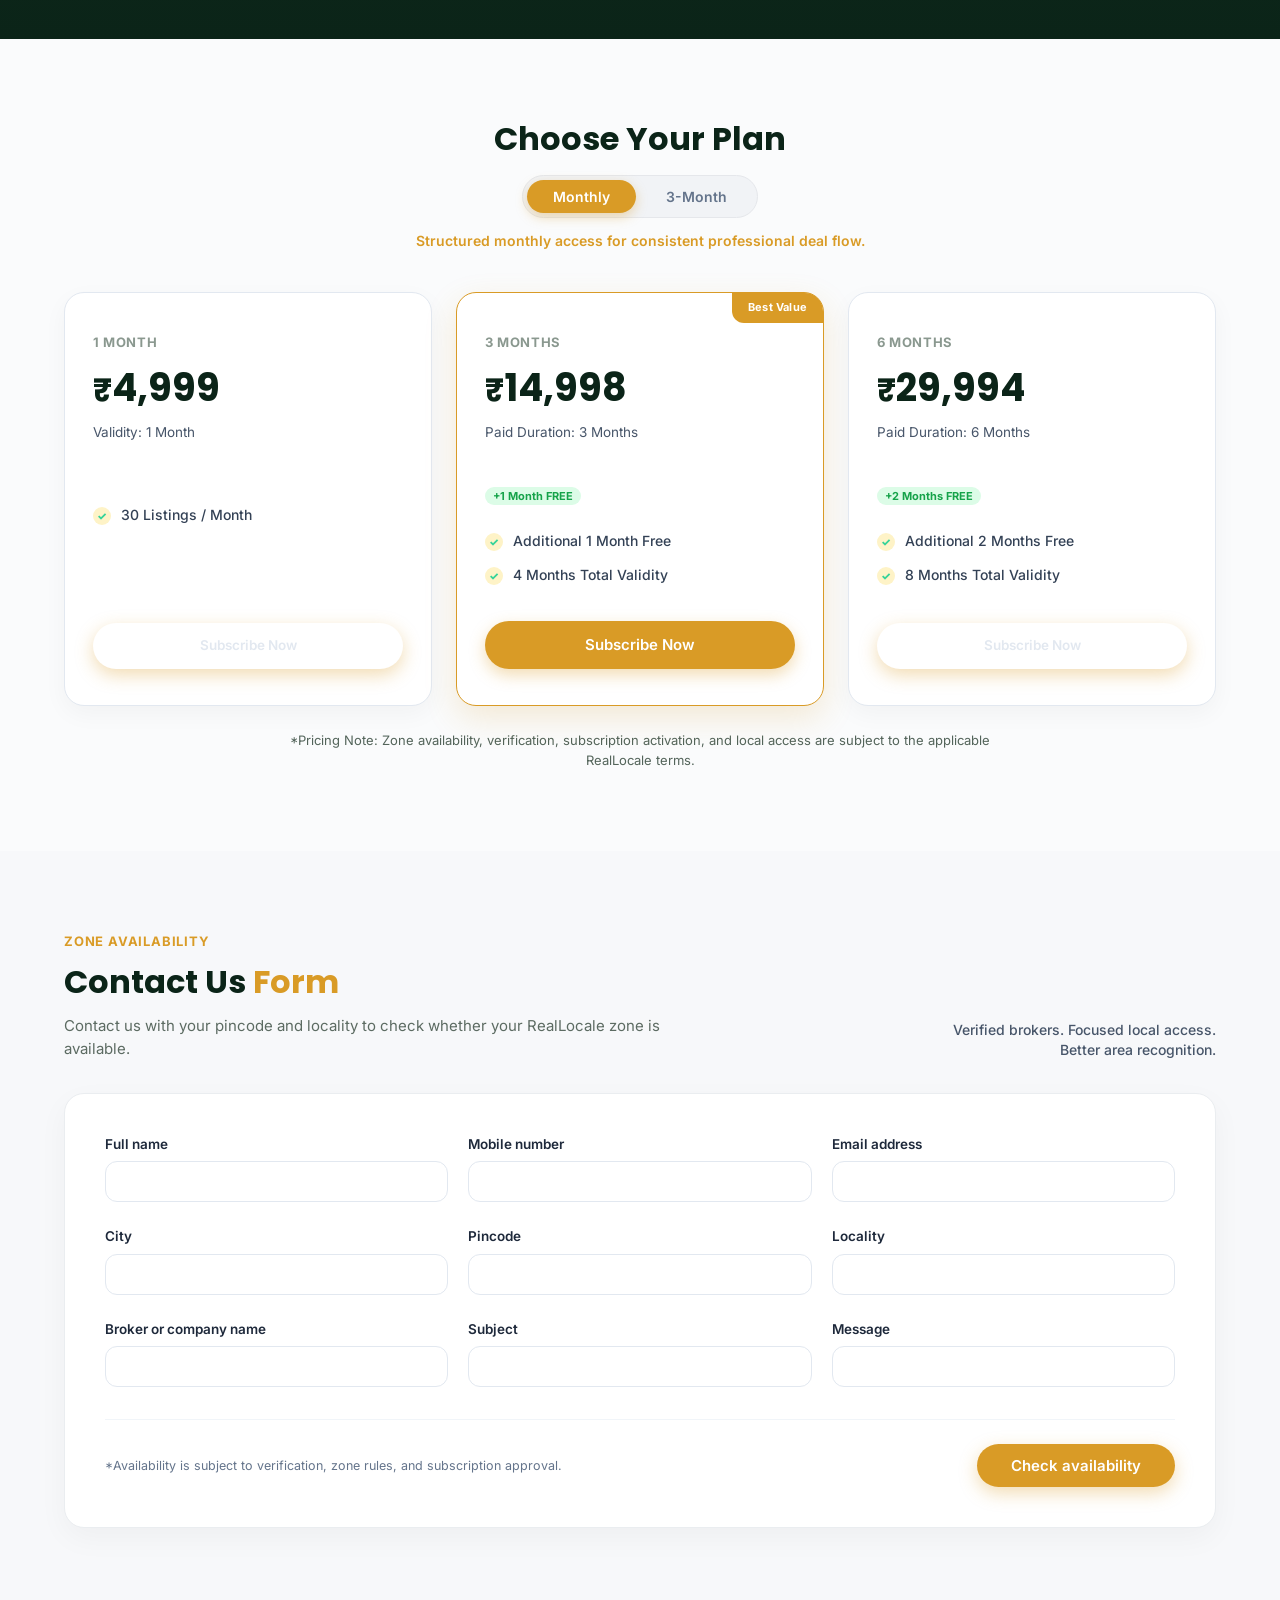
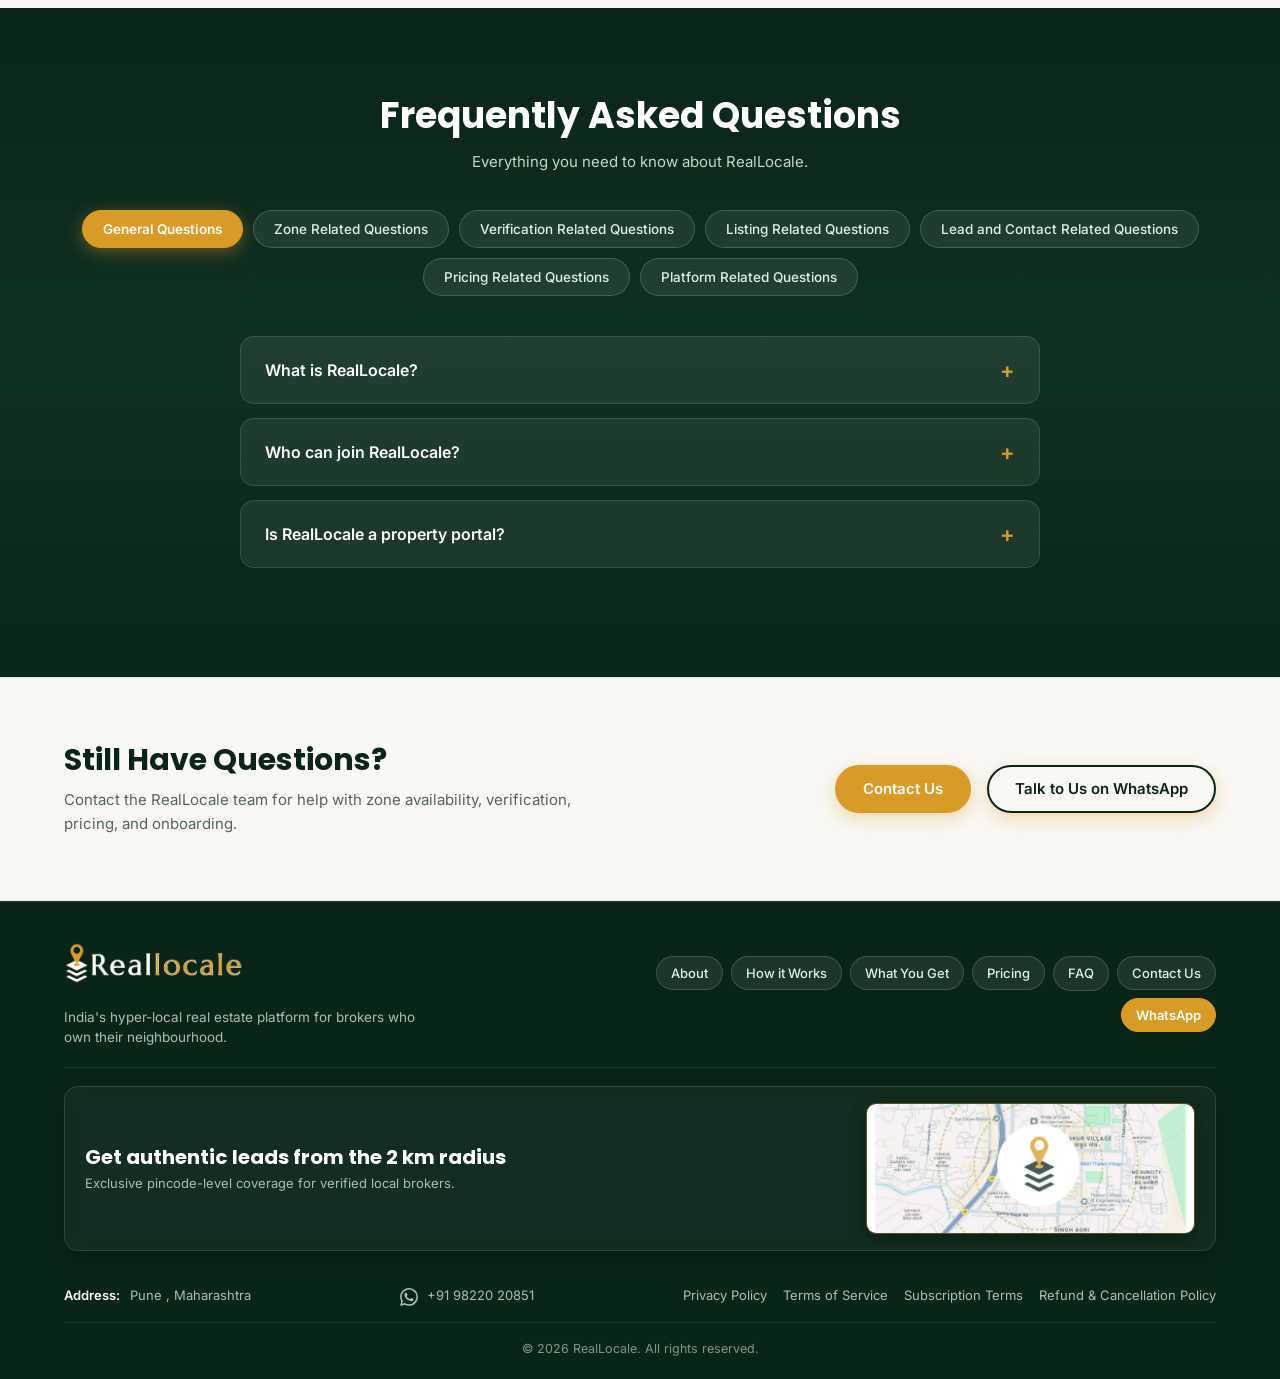
==== commit abc135f2: "pure adderes chenj" ====
--- a/index.html
+++ b/index.html
@@ -87,51 +87,51 @@
   <!-- wrap-custom-stats-wrap  -->
   <section class="wrap-custom-stats-wrap">
     <div class="container custom-stats-container">
-<div class="custom-stats-inner">
-  <div class="stat-item">
-    <div class="stat-icon-wrap">
-      <svg xmlns="http://www.w3.org/2000/svg" width="22" height="22" viewBox="0 0 24 24" fill="none"
-        stroke="currentColor" stroke-width="2" stroke-linecap="round" stroke-linejoin="round">
-        <path d="m3 9 9-7 9 7v11a2 2 0 0 1-2 2H5a2 2 0 0 1-2-2z"></path>
-        <polyline points="9 22 9 12 15 12 15 22"></polyline>
-      </svg>
-    </div>
-    <div class="stat-content">
-      <h4>2 sq km</h4>
-      <p>EXCLUSIVE ZONE</p>
-    </div>
-  </div>
-
-  <div class="stat-item">
-    <div class="stat-icon-wrap">
-      <svg xmlns="http://www.w3.org/2000/svg" width="22" height="22" viewBox="0 0 24 24" fill="none"
-        stroke="currentColor" stroke-width="2" stroke-linecap="round" stroke-linejoin="round">
-        <path d="M16 21v-2a4 4 0 0 0-4-4H6a4 4 0 0 0-4 4v2"></path>
-        <circle cx="9" cy="7" r="4"></circle>
-        <path d="M22 21v-2a4 4 0 0 0-3-3.87"></path>
-        <path d="M16 3.13a4 4 0 0 1 0 7.75"></path>
-      </svg>
-    </div>
-    <div class="stat-content">
-      <h4>100%</h4>
-      <p>DIRECT LEADS</p>
-    </div>
-  </div>
-
-  <div class="stat-item">
-    <div class="stat-icon-wrap">
-      <svg xmlns="http://www.w3.org/2000/svg" width="22" height="22" viewBox="0 0 24 24" fill="none"
-        stroke="currentColor" stroke-width="2" stroke-linecap="round" stroke-linejoin="round">
-        <path d="M22 11.08V12a10 10 0 1 1-5.93-9.14"></path>
-        <polyline points="22 4 12 14.01 9 11.01"></polyline>
-      </svg>
-    </div>
-    <div class="stat-content">
-      <h4>Zero</h4>
-      <p>PORTAL DILUTION</p>
-    </div>
-  </div>
-</div>
+      <div class="custom-stats-inner">
+        <div class="stat-item">
+          <div class="stat-icon-wrap">
+            <svg xmlns="http://www.w3.org/2000/svg" width="22" height="22" viewBox="0 0 24 24" fill="none"
+              stroke="currentColor" stroke-width="2" stroke-linecap="round" stroke-linejoin="round">
+              <path d="m3 9 9-7 9 7v11a2 2 0 0 1-2 2H5a2 2 0 0 1-2-2z"></path>
+              <polyline points="9 22 9 12 15 12 15 22"></polyline>
+            </svg>
+          </div>
+          <div class="stat-content">
+            <h4>2 sq km</h4>
+            <p>EXCLUSIVE ZONE</p>
+          </div>
+        </div>
+
+        <div class="stat-item">
+          <div class="stat-icon-wrap">
+            <svg xmlns="http://www.w3.org/2000/svg" width="22" height="22" viewBox="0 0 24 24" fill="none"
+              stroke="currentColor" stroke-width="2" stroke-linecap="round" stroke-linejoin="round">
+              <path d="M16 21v-2a4 4 0 0 0-4-4H6a4 4 0 0 0-4 4v2"></path>
+              <circle cx="9" cy="7" r="4"></circle>
+              <path d="M22 21v-2a4 4 0 0 0-3-3.87"></path>
+              <path d="M16 3.13a4 4 0 0 1 0 7.75"></path>
+            </svg>
+          </div>
+          <div class="stat-content">
+            <h4>100%</h4>
+            <p>DIRECT LEADS</p>
+          </div>
+        </div>
+
+        <div class="stat-item">
+          <div class="stat-icon-wrap">
+            <svg xmlns="http://www.w3.org/2000/svg" width="22" height="22" viewBox="0 0 24 24" fill="none"
+              stroke="currentColor" stroke-width="2" stroke-linecap="round" stroke-linejoin="round">
+              <path d="M22 11.08V12a10 10 0 1 1-5.93-9.14"></path>
+              <polyline points="22 4 12 14.01 9 11.01"></polyline>
+            </svg>
+          </div>
+          <div class="stat-content">
+            <h4>Zero</h4>
+            <p>PORTAL DILUTION</p>
+          </div>
+        </div>
+      </div>
     </div>
   </section>
   <!-- Why Hyperlocal -->
@@ -955,7 +955,7 @@
       </div>
       <div class="cta-banner-actions">
         <a href="#contact" class="btn btn-primary">Contact Us</a>
-        <a href="https://wa.me/918108432649" class="btn btn-outline-dark" target="_blank" rel="noopener">
+        <a href="https://wa.me/919822020851" class="btn btn-outline-dark" target="_blank" rel="noopener">
           Talk to Us on WhatsApp
         </a>
       </div>
@@ -979,7 +979,7 @@
           <a href="index.html#pricing" class="footer-pill">Pricing</a>
           <a href="index.html#faq" class="footer-pill">FAQ</a>
           <a href="index.html#contact" class="footer-pill">Contact Us</a>
-          <a href="https://wa.me/918108432649" target="_blank" rel="noopener"
+          <a href="https://wa.me/919822020851" target="_blank" rel="noopener"
             class="footer-pill footer-pill-gold">WhatsApp</a>
         </div>
       </div>
@@ -995,18 +995,20 @@
       </div>
       <!-- Contact Info & Legal Links Row -->
       <div class="footer-middle-row">
+          <div class="footer-info-item">
+          <strong>Address:</strong> Pune
+, Maharashtra
+        </div>
         <div class="footer-info-item">
-          <strong>Address:</strong> Lonavala, Maharashtra
-        </div>
-     <div class="footer-info-item">
-  <a href="https://wa.me/919822020851" target="_blank" rel="noopener noreferrer">
-    <svg xmlns="http://www.w3.org/2000/svg" width="18" height="18" viewBox="0 0 24 24"
-      fill="currentColor" style="vertical-align: middle; margin-right: 5px;">
-      <path d="M20.52 3.48A11.8 11.8 0 0 0 12.04 0C5.5 0 .18 5.32.18 11.86c0 2.09.55 4.13 1.59 5.93L.08 24l6.36-1.67a11.84 11.84 0 0 0 5.6 1.42h.01c6.54 0 11.86-5.32 11.86-11.86a11.8 11.8 0 0 0-3.39-8.41ZM12.04 21.7a9.83 9.83 0 0 1-5.01-1.37l-.36-.21-3.77.99 1.01-3.67-.23-.38a9.83 9.83 0 1 1 8.36 4.64Zm5.4-7.36c-.3-.15-1.77-.87-2.04-.97-.28-.1-.48-.15-.68.15-.2.3-.78.97-.96 1.17-.18.2-.35.22-.65.07-.3-.15-1.26-.46-2.4-1.46-.89-.79-1.49-1.77-1.67-2.07-.18-.3-.02-.46.13-.61.14-.13.3-.35.45-.52.15-.18.2-.3.3-.5.1-.2.05-.37-.03-.52-.08-.15-.68-1.64-.93-2.25-.24-.59-.49-.51-.68-.52h-.58c-.2 0-.52.07-.8.37-.27.3-1.05 1.02-1.05 2.5s1.08 2.9 1.23 3.1c.15.2 2.12 3.24 5.13 4.54.72.31 1.28.5 1.72.64.72.23 1.38.2 1.9.12.58-.09 1.77-.72 2.02-1.42.25-.7.25-1.3.18-1.42-.08-.13-.28-.2-.58-.35Z"/>
-    </svg>
-    +91 98220 20851
-  </a>
-</div>
+          <a href="https://wa.me/919822020851" target="_blank" rel="noopener noreferrer">
+            <svg xmlns="http://www.w3.org/2000/svg" width="18" height="18" viewBox="0 0 24 24" fill="currentColor"
+              style="vertical-align: middle; margin-right: 5px;">
+              <path
+                d="M20.52 3.48A11.8 11.8 0 0 0 12.04 0C5.5 0 .18 5.32.18 11.86c0 2.09.55 4.13 1.59 5.93L.08 24l6.36-1.67a11.84 11.84 0 0 0 5.6 1.42h.01c6.54 0 11.86-5.32 11.86-11.86a11.8 11.8 0 0 0-3.39-8.41ZM12.04 21.7a9.83 9.83 0 0 1-5.01-1.37l-.36-.21-3.77.99 1.01-3.67-.23-.38a9.83 9.83 0 1 1 8.36 4.64Zm5.4-7.36c-.3-.15-1.77-.87-2.04-.97-.28-.1-.48-.15-.68.15-.2.3-.78.97-.96 1.17-.18.2-.35.22-.65.07-.3-.15-1.26-.46-2.4-1.46-.89-.79-1.49-1.77-1.67-2.07-.18-.3-.02-.46.13-.61.14-.13.3-.35.45-.52.15-.18.2-.3.3-.5.1-.2.05-.37-.03-.52-.08-.15-.68-1.64-.93-2.25-.24-.59-.49-.51-.68-.52h-.58c-.2 0-.52.07-.8.37-.27.3-1.05 1.02-1.05 2.5s1.08 2.9 1.23 3.1c.15.2 2.12 3.24 5.13 4.54.72.31 1.28.5 1.72.64.72.23 1.38.2 1.9.12.58-.09 1.77-.72 2.02-1.42.25-.7.25-1.3.18-1.42-.08-.13-.28-.2-.58-.35Z" />
+            </svg>
+            +91 98220 20851
+          </a>
+        </div>
         <div class="footer-legal-links">
           <a href="privacy-policy.html">Privacy Policy</a>
           <a href="terms-of-service.html">Terms of Service</a>
